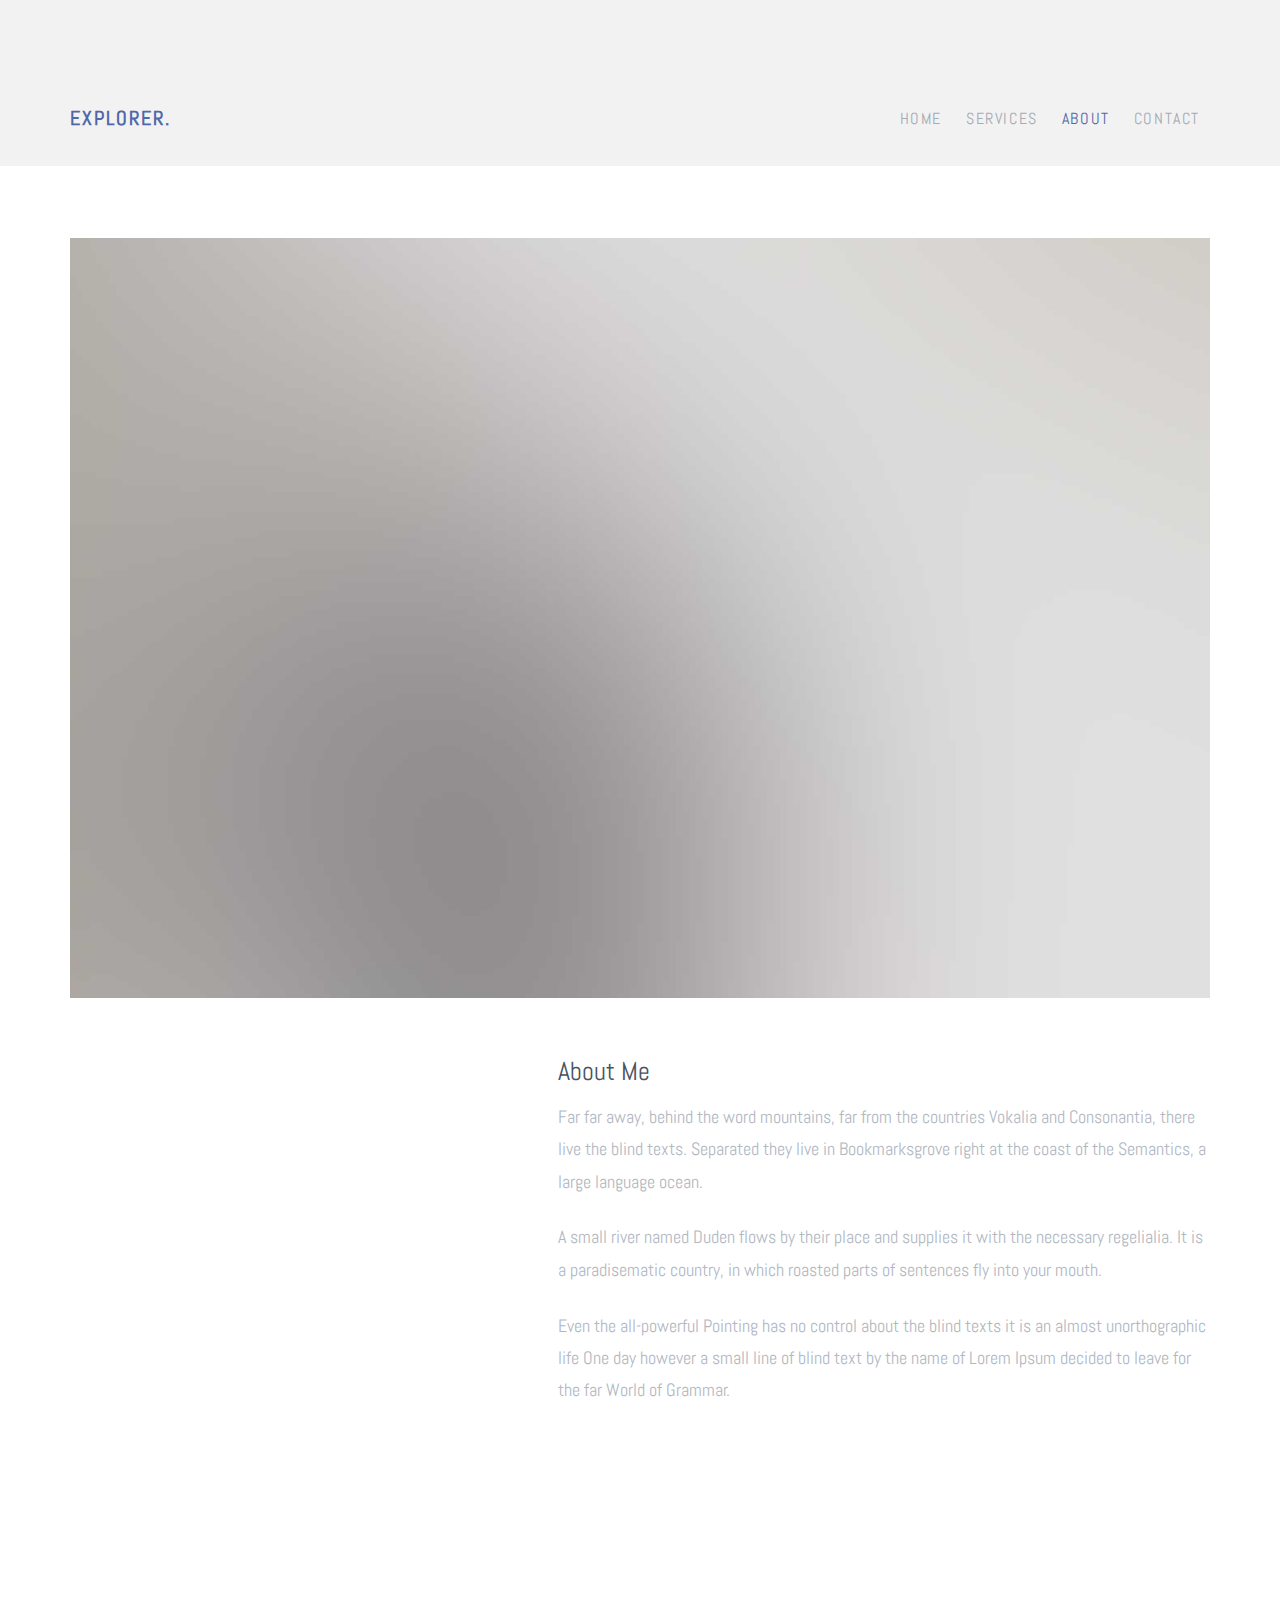
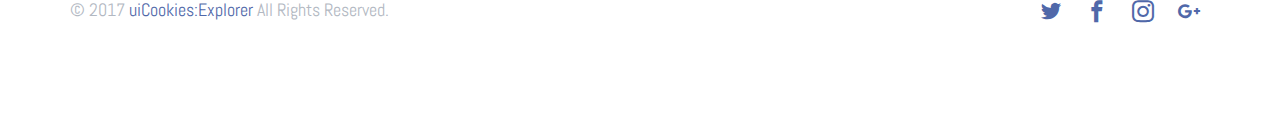
==== about.html @ d7cb75e3 "Initial File Transfer" ====
<!DOCTYPE html>
<html lang="en">
  <head>
    <meta charset="utf-8">
    <meta name="viewport" content="width=device-width, initial-scale=1">
    <title>uiCookies:Explorer &mdash; Free Bootstrap Theme, Free Responsive Bootstrap Website Template</title>
    <meta name="description" content="Free Bootstrap Theme by uicookies.com">
    <meta name="keywords" content="free website templates, free bootstrap themes, free template, free bootstrap, free website template">
    
    <link href="https://fonts.googleapis.com/css?family=Abel" rel="stylesheet">
    <link rel="stylesheet" href="css/styles-merged.css">
    <link rel="stylesheet" href="css/style.min.css">
    <link rel="stylesheet" href="css/custom.css">

    <!--[if lt IE 9]>
      <script src="js/vendor/html5shiv.min.js"></script>
      <script src="js/vendor/respond.min.js"></script>
    <![endif]-->
  </head>
  <body>

  <!-- START: header -->
  
  <div class="probootstrap-loader"></div>

  <header role="banner" class="probootstrap-header">
    <div class="container">
        <a href="index.html" class="probootstrap-logo">Explorer<span>.</span></a>
        
        <a href="#" class="probootstrap-burger-menu visible-xs" ><i>Menu</i></a>
        <div class="mobile-menu-overlay"></div>

        <nav role="navigation" class="probootstrap-nav hidden-xs">
          <ul class="probootstrap-main-nav">
            <li><a href="index.html">Home</a></li>
            <li><a href="services.html">Services</a></li>
            <li class="active"><a href="about.html">About</a></li>
            <li><a href="contact.html">Contact</a></li>
          </ul>
          <div class="extra-text visible-xs"> 
            <a href="#" class="probootstrap-burger-menu"><i>Menu</i></a>
            <h5>Address</h5>
            <p>198 West 21th Street, Suite 721 New York NY 10016</p>
            <h5>Connect</h5>
            <ul class="social-buttons">
              <li><a href="#"><i class="icon-twitter"></i></a></li>
              <li><a href="#"><i class="icon-facebook2"></i></a></li>
              <li><a href="#"><i class="icon-instagram2"></i></a></li>
            </ul>
          </div>
        </nav>
    </div>
  </header>
  <!-- END: header -->

  <section class="probootstrap-section">
    <div class="container">
      <div class="row">
        <div class="col-md-12">
          <p><img src="img/img_8.jpg" class="img-responsive" alt="Free Bootstrap Template by uicookies.com"></p>
        </div>
      </div>
      <div class="row">
        <div class="col-md-7 col-md-push-5">
          <h2>About Me</h2>
          <p>Far far away, behind the word mountains, far from the countries Vokalia and Consonantia, there live the blind texts. Separated they live in Bookmarksgrove right at the coast of the Semantics, a large language ocean.</p>
          <p>A small river named Duden flows by their place and supplies it with the necessary regelialia. It is a paradisematic country, in which roasted parts of sentences fly into your mouth.</p>
          <p>Even the all-powerful Pointing has no control about the blind texts it is an almost unorthographic life One day however a small line of blind text by the name of Lorem Ipsum decided to leave for the far World of Grammar.</p>
        </div>
      </div>
    </div>
  </section>
  <!-- END section -->

  <footer class="probootstrap-footer" role="contentinfo">
    <div class="container">
      <div class="row">
        <div class="col-md-12">
          <p class="probootstrap-copyright">&copy; 2017 <a href="https://uicookies.com/">uiCookies:Explorer</a> All Rights Reserved.</p>
          <ul class="probootstrap-social">
            <li><a href="#"><i class="icon-twitter"></i></a></li>
            <li><a href="#"><i class="icon-facebook2"></i></a></li>
            <li><a href="#"><i class="icon-instagram2"></i></a></li>
            <li><a href="#"><i class="icon-google-plus"></i></a></li>
          </ul>
        </div>
      </div>
    </div>
  </footer>

  <div class="gototop js-top">
    <a href="#" class="js-gotop"><i class="icon-chevron-thin-up"></i></a>
  </div>
  

  <script src="js/scripts.min.js"></script>
  <script src="js/main.min.js"></script>
  <script src="js/custom.js"></script>
  </body>
</html>
---- css/style.min.css ----
/*!==============================
 * Theme Name: Explorer
 * Theme URL: https://probootstrap.com/explorer-free-photography-website-template-using-bootstrap
 * Version: 1.0
 * Author: ProBootstrap.com
 * Author URL: https://probootstrap.com
 * License: Released for free under the Creative Commons Attribution 3.0 license (probootstrap.com/license)
 */.probootstrap-logo,body{font-family:Abel,sans-serif}.btn,.probootstrap-footer-widget .heading,.probootstrap-logo,.probootstrap-main-nav li a{letter-spacing:.1em;text-transform:uppercase}@font-face{font-family:icomoon;src:url(../fonts/icomoon/icomoon.eot?1z9v6x);src:url(../fonts/icomoon/icomoon.eot?1z9v6x#iefix) format("embedded-opentype"),url(../fonts/icomoon/icomoon.ttf?1z9v6x) format("truetype"),url(../fonts/icomoon/icomoon.woff?1z9v6x) format("woff"),url(../fonts/icomoon/icomoon.svg?1z9v6x#icomoon) format("svg");font-weight:400;font-style:normal}html{overflow-x:hidden;font-size:1em}body{background:#fff;font-size:18px;line-height:1.8;font-weight:300;color:#b2b8c2}::selection{background:#5068A9;color:#fff}::-moz-selection{background:#5068A9;color:#fff}.page-title h1,.probootstrap-card .probootstrap-card-text .probootstrap-card-heading,.probootstrap-panel .panel .panel-title,.section-heading h2,.service .heading,.service.left-icon h3,h1,h2,h3,h4{margin:1.414em 0 .5em;line-height:1.2;font-weight:300;color:#4a525d}.page-title h1,h1{margin-top:0;font-size:1.602em}.section-heading h2,h2{font-size:1.424em}.probootstrap-card .probootstrap-card-text .probootstrap-card-heading,.service .heading,.service.left-icon h3,h3{font-size:1.266em}.probootstrap-panel .panel .panel-title,h4{font-size:1.125em}.font_small,small{font-size:.889em}figure,ol,p,ul{margin-bottom:1.3em}a{-webkit-transition:.3s all;transition:.3s all;color:#5068A9}a:focus,a:hover{color:#485d98;text-decoration:none!important}.probootstrap-header{padding-top:100px;padding-bottom:30px;width:100%;z-index:12;position:relative;background:#F2F2F2;top:0}.probootstrap-logo{float:left;color:#5068A9;padding-left:0;font-size:20px;display:block;font-weight:900}.probootstrap-logo:active,.probootstrap-logo:focus,.probootstrap-logo:hover{color:#5068A9}@media screen and (max-width:768px){.probootstrap-header{padding-top:30px;padding-bottom:30px}.probootstrap-logo{padding-left:0}}.probootstrap-nav{float:right;margin:2px 0 0}.probootstrap-mobile-menu-active .probootstrap-nav{text-align:left;position:fixed;display:block!important;overflow-y:auto;top:0;right:0;bottom:0;z-index:1100;height:100vh;width:300px;background:#000;padding:40px;-webkit-transition:.3s all ease-out;transition:.3s all ease-out;-webkit-transform:translateX(300px);transform:translateX(300px)}.probootstrap-mobile-menu-active .probootstrap-nav .extra-text{display:block;float:left;clear:both;margin-top:30px;font-size:16px;color:rgba(255,255,255,.5)}.probootstrap-mobile-menu-active .probootstrap-nav .extra-text .social-buttons{padding:0;margin:0 0 20px}.probootstrap-mobile-menu-active .probootstrap-nav .extra-text .social-buttons li{display:inline-block;zoom:1;padding:0;margin:0}.probootstrap-mobile-menu-active .probootstrap-nav .extra-text .social-buttons li a{color:#fff;padding:10px}.probootstrap-mobile-menu-active .probootstrap-nav .extra-text .social-buttons li:first-child a{padding-left:0}.probootstrap-mobile-menu-active .probootstrap-nav .extra-text h5{text-transform:uppercase;font-size:12px;font-weight:700;letter-spacing:.1em;color:#fff}.probootstrap-mobile-menu-active.show .probootstrap-nav{-webkit-transform:translateX(0);transform:translateX(0)}.probootstrap-main-nav{margin:0;padding:0}.probootstrap-mobile-menu-active .probootstrap-main-nav{float:left;margin-top:40px;width:100%}.probootstrap-main-nav li{margin:0;padding:0 10px;list-style:none;display:inline;font-size:16px}.probootstrap-mobile-menu-active .probootstrap-main-nav li{margin-bottom:10px;padding-left:0;padding-right:0;display:block}.probootstrap-main-nav li a{font-weight:400;padding:10px 0;color:#a4abb6}.probootstrap-main-nav li a:hover{color:#8791a0}.probootstrap-mobile-menu-active.show .probootstrap-main-nav li a{color:#5068A9}.probootstrap-mobile-menu-active .probootstrap-main-nav li a{margin-bottom:10px;padding:5px 0;display:block}.probootstrap-mobile-menu-active .probootstrap-main-nav li a:hover{color:#fff}.probootstrap-main-nav li.active a,.probootstrap-main-nav li.active a:hover{color:#5068A9}.probootstrap-header-social li a,.probootstrap-mobile-menu-active .probootstrap-main-nav li.active a{color:#fff}.mobile-menu-overlay{z-index:1099;position:fixed;top:0;bottom:0;left:0;right:0;width:100vw;height:100vh;background:rgba(0,0,0,.3);opacity:0;visibility:hidden;-webkit-transition:.3s all ease-out;transition:.3s all ease-out}.probootstrap-hover-overlay:before,.probootstrap-hover-overlay:hover:before,.probootstrap-mobile-menu-active.show .mobile-menu-overlay{opacity:1;visibility:visible}.probootstrap-header-social{position:absolute;top:34px;right:60px}.probootstrap-header-social li{display:inline;list-style:none;margin-left:5px}.probootstrap-right-nav{position:absolute;top:3px;right:0;margin:0;padding:0}.probootstrap-right-nav li{padding:0;margin:0;display:inline-block;zoom:1;list-style:none}.probootstrap-right-nav li a{padding:0 10px}.probootstrap-burger-menu{display:inline-block;width:18px;height:18px;cursor:pointer;text-decoration:none}.probootstrap-burger-menu i{position:relative;display:inline-block;width:18px;height:2px;color:#a4abb6;font:700 14px/.4 Helvetica,arial;text-transform:uppercase;text-indent:-55px;background:#a4abb6;-webkit-transition:all .2s ease-out;transition:all .2s ease-out}.probootstrap-burger-menu i::after,.probootstrap-burger-menu i::before{content:'';width:18px;height:2px;background:#a4abb6;position:absolute;left:0;-webkit-transition:all .2s ease-out;transition:all .2s ease-out}.probootstrap-burger-menu i::before{top:-7px}.probootstrap-burger-menu i::after{bottom:-7px}.probootstrap-burger-menu:hover i::before{top:-10px}.probootstrap-burger-menu:hover i::after{bottom:-10px}.probootstrap-burger-menu.active i{background:0 0}.probootstrap-burger-menu.active i::before{top:0;-webkit-transform:rotateZ(45deg);transform:rotateZ(45deg)}.probootstrap-burger-menu.active i::after{bottom:0;-webkit-transform:rotateZ(-45deg);transform:rotateZ(-45deg)}.probootstrap-mobile-menu-active.show .probootstrap-burger-menu i{color:#fff;background:#000}.probootstrap-mobile-menu-active.show .probootstrap-burger-menu i::after,.probootstrap-mobile-menu-active.show .probootstrap-burger-menu i::before{background:#fff}.probootstrap-burger-menu{position:absolute;top:30px;right:20px}.btn{border:none;border-radius:4px;-webkit-transition:.3s all ease-in;transition:.3s all ease-in;padding:10px 15px}.btn.btn-sm{font-size:13px;padding:5px 20px}.btn.btn-lg{line-height:1.5;padding-top:20px;padding-bottom:20px}.btn.btn-primary{border:2px solid #5068A9;background:#5068A9;color:#fff}.btn.btn-primary:active,.btn.btn-primary:focus,.btn.btn-primary:hover{background:#5f76b3;color:#fff;border:2px solid #5f76b3}.btn.btn-primary:active,.btn.btn-primary:focus{outline:0;border:2px solid #5f76b3}.btn.btn-ghost{background:0 0;border:2px solid #5068A9;color:#5068A9}.btn.btn-ghost:hover{background:#5068A9;color:#fff;border:2px solid #5068A9}.btn.btn-ghost:active,.btn.btn-ghost:focus{outline:0;background:0 0;color:#5068A9;border:2px solid #5068A9}.btn.btn-ghost.btn-ghost-white{background:0 0;border:2px solid #fff;color:#fff}.btn.btn-ghost.btn-ghost-white:hover{background:#fff;color:#5068A9}.btn.btn-ghost.btn-ghost-white:active,.btn.btn-ghost.btn-ghost-white:focus{outline:0;background:#fff;color:#5068A9;border:2px solid #fff}.btn.btn-black,.btn.btn-black:active,.btn.btn-black:focus,.btn.btn-black:hover{background:#000;border:1px solid #000;color:#fff}.btn.btn-black:active,.btn.btn-black:focus{outline:0}.probootstrap-section{padding:4em 0;position:relative;z-index:2}.probootstrap-section.probootstrap-section-sm{padding:3em 0}.probootstrap-section.probootstrap-border-top{border-top:1px solid rgba(0,0,0,.1)}.probootstrap-section.probootstrap-border-bottom{border-bottom:1px solid rgba(0,0,0,.1)}.probootstrap-section>.container.probootstrap-border-top{padding-top:50px;border-top:1px solid rgba(0,0,0,.1)}.probootstrap-cta,.probootstrap-footer{border-top:2px solid rgba(255,255,255,.1)}.probootstrap-section.probootstrap-section-colored,.probootstrap-section.probootstrap-section-dark{background:#ddf0f3;background:-webkit-gradient(linear,left top,right top,from(#ddf0f3),to(#5068a9));background:linear-gradient(to right,#ddf0f3 0,#5068a9 100%);filter:progid:DXImageTransform.Microsoft.gradient( startColorstr=$firstcolor, endColorstr=$secondcolor, GradientType=1 )}.probootstrap-section.probootstrap-section-colored .section-heading h2,.probootstrap-section.probootstrap-section-dark .section-heading h2{color:#fff}.probootstrap-section.probootstrap-section-colored .section-heading p,.probootstrap-section.probootstrap-section-dark .section-heading p{color:rgba(255,255,255,.6)}.probootstrap-section.probootstrap-section-colored .heading-with-icon,.probootstrap-section.probootstrap-section-colored .heading-with-icon i,.probootstrap-section.probootstrap-section-dark .heading-with-icon,.probootstrap-section.probootstrap-section-dark .heading-with-icon i{color:#5068A9}.probootstrap-section.probootstrap-section-colored p,.probootstrap-section.probootstrap-section-dark .section-heading h2,.probootstrap-section.probootstrap-section-dark p{color:#fff}.probootstrap-section.probootstrap-section-dark{background:#222;color:#fff}.probootstrap-section.probootstrap-section-dark .section-heading p,.probootstrap-section.probootstrap-section-dark p{color:rgba(255,255,255,.6)}.probootstrap-section.probootstrap-section-lighter{background:#f7f7f7}@media screen and (max-width:768px){.probootstrap-section{padding:3em 0}}.probootstrap-section.probootstrap-bg{background-size:cover;background-repeat:no-repeat;background-attachment:fixed;padding:8em 0}.probootstrap-section.probootstrap-bg:before{position:absolute;content:"";background:rgba(0,0,0,.6);top:0;left:0;right:0;bottom:0;z-index:-1}.probootstrap-section.probootstrap-bg .heading{margin-top:0;margin-bottom:10px;color:#fff;font-family:Abel,sans-serif;font-size:30px;line-height:30px}.probootstrap-cta :last-child,.probootstrap-panel .panel .panel-body :last-child{margin-bottom:0}.probootstrap-section.probootstrap-bg .sub-heading{font-size:20px;line-height:1.5;color:rgba(255,255,255,.7)}.probootstrap-section.probootstrap-bg .container{position:relative;z-index:2}.probootstrap-cta{border-bottom:2px solid rgba(255,255,255,.1);padding:50px 0;float:left;width:100%}.probootstrap-cta.border-bototm-none{border-bottom:none}.probootstrap-cta h2{margin-top:0;margin-bottom:0;text-transform:uppercase}.probootstrap-relative{position:relative}.probootstrap-owl-navigation{margin:0;padding:0}.probootstrap-owl-navigation.absolute{position:absolute;top:2px}@media screen and (max-width:768px){.probootstrap-owl-navigation.absolute{position:relative;margin-bottom:40px}}.probootstrap-owl-navigation.absolute.right{right:10px}.probootstrap-owl-navigation.absolute.left{left:0}.probootstrap-owl-navigation li{display:inline-block;list-style:none;margin:0;padding:0}.probootstrap-owl-navigation li a{font-size:30px;padding:0;color:#ccc}.probootstrap-owl-navigation li a:hover{color:#333}.probootstrap-footer{padding:5em 0}.probootstrap-footer .probootstrap-copyright{float:left}@media screen and (max-width:768px){.probootstrap-footer{padding:3em 0}.probootstrap-footer .probootstrap-copyright{float:none}}.probootstrap-footer .probootstrap-social{float:right}@media screen and (max-width:768px){.probootstrap-footer .probootstrap-social{float:none}}.probootstrap-footer-widget{float:left;width:100%;margin-bottom:30px}.probootstrap-footer-widget .heading{font-size:14px;margin-bottom:30px;font-weight:400}.probootstrap-footer-widget.right{text-align:right}.probootstrap-link-wrap{padding-left:40px}@media screen and (max-width:970px){.probootstrap-link-wrap{padding-left:0}}.stack-link{padding:0;margin:0;display:block}.stack-link li{list-style:none;padding:0;margin:0 0 10px}.stack-link small{font-size:12px;color:rgba(255,255,255,.2)}.stack-link a:hover small{color:#fff}.section-heading{margin-bottom:50px}.section-heading h2{font-weight:300;text-transform:uppercase;font-family:Abel,sans-serif}.lead{font-size:1.125em;line-height:1.65}.img-bg{background-size:cover;background-position:center center;background-repeat:no-repeat;height:500px;margin-bottom:16px;display:block}@media screen and (max-width:1200px){.img-bg{height:350px}}.img-bg .probootstrap-photo-details{text-align:left;bottom:20px;left:20px;position:absolute}.img-bg .probootstrap-photo-details h2,.img-bg .probootstrap-photo-details p{color:#fff;position:relative}.img-bg .probootstrap-photo-details h2{margin:0;-webkit-transition:.3s all ease;transition:.3s all ease}.img-bg .probootstrap-photo-details p{margin:0;padding:0;color:rgba(255,255,255,.5);-webkit-transition:.3s all ease;transition:.3s all ease}.img-bg:hover h2,.img-bg:hover p{margin-left:10px}figure{margin-bottom:30px}figure figcaption{margin-top:20px;display:block;color:rgba(255,255,255,.3);font-size:14px;font-style:italic;-webkit-transition:.3s all ease;transition:.3s all ease}figure:focus figcaption,figure:hover figcaption{color:rgba(255,255,255,.9)}.img-border{border:2px solid rgba(255,255,255,.1);padding:10px}.probootstrap-panel .panel{background:0 0;border:none;margin-bottom:0!important;margin-top:0!important}.probootstrap-panel .panel .panel-title{margin:0!important;padding:0!important}.probootstrap-panel .panel .panel-heading{background:0 0;border-bottom:2px solid rgba(255,255,255,.1)}.probootstrap-panel .panel .panel-heading a{padding-top:10px!important;padding-bottom:15px!important;display:block;color:rgba(255,255,255,.5);position:relative}.probootstrap-panel .panel .panel-heading a:after,.probootstrap-panel .panel .panel-heading a[aria-expanded=true]:after{font-family:icomoon;font-weight:400;text-transform:none;line-height:1;position:absolute;top:50%;right:0;speak:none;font-style:normal;font-variant:normal;-webkit-font-smoothing:antialiased;-moz-osx-font-smoothing:grayscale}.probootstrap-panel .panel .panel-heading a:after{content:"\e9f7";-webkit-transform:translateY(-50%);transform:translateY(-50%)}.probootstrap-panel .panel .panel-heading a:hover{color:#fff}.probootstrap-panel .panel .panel-heading a[aria-expanded=true]{color:#5068A9}.probootstrap-panel .panel .panel-heading a[aria-expanded=true]:after{content:"\e9e3";-webkit-transform:translateY(-50%);transform:translateY(-50%)}.probootstrap-panel .panel .panel-body{border:none!important}.probootstrap-video{position:relative}.probootstrap-video .probootstrap-video-play{position:absolute;top:0;left:0;right:0;bottom:0;z-index:10}.probootstrap-video .probootstrap-video-play i{position:absolute;top:50%;left:50%;font-size:40px;color:rgba(255,255,255,.4);-webkit-transform:translateX(-50%) translateY(-50%);transform:translateX(-50%) translateY(-50%);-webkit-transition:.3s all ease;transition:.3s all ease}.probootstrap-card.probootstrap-listing .probootstrap-card-media,.slides-text{position:relative}.probootstrap-video .probootstrap-video-play:hover i{color:#fff}.probootstrap-video .probootstrap-video-play:active,.probootstrap-video .probootstrap-video-play:focus{outline:0}.slides-text{z-index:99;padding-top:350px;max-width:600px;margin:0 auto}.slides-text h2{font-weight:100;font-size:50px;color:#fff;text-transform:uppercase}@media screen and (max-width:768px){.probootstrap-footer-widget.right{text-align:left}.slides-text h2{font-size:30px}}.slides-text p{font-size:18px}@media screen and (max-width:768px){.slides-text p{font-size:16px}.slides-text{padding-top:150px}}.probootstrap-card{margin-bottom:30px;float:left;width:100%}.probootstrap-card .probootstrap-card-media.icon{font-size:30px}.probootstrap-card .probootstrap-card-media.svg-sm .svg{height:80px;margin-bottom:0}.probootstrap-card .probootstrap-card-media.colored .svg{fill:#5068A9}.probootstrap-card .probootstrap-card-text{padding:20px}.probootstrap-card .probootstrap-card-text .probootstrap-card-heading{margin-top:0;margin-bottom:20px}.probootstrap-card .probootstrap-card-text p:last-child{margin-bottom:0}.probootstrap-card.probootstrap-listing{margin-bottom:20px;background:#fff;float:left;width:100%;-webkit-transition:.3s all ease-in-out;transition:.3s all ease-in-out;position:relative;top:0}.probootstrap-card.probootstrap-listing .probootstrap-card-media .probootstrap-love{width:40px;height:40px;line-height:40px;border-radius:50%;text-align:center;position:absolute;bottom:-20px;right:15px;background:#fff;-webkit-transition:.3s all ease-in;transition:.3s all ease-in;display:inline-block;zoom:1;-webkit-box-shadow:0 6px 8px -6px rgba(0,0,0,.1);box-shadow:0 6px 8px -6px rgba(0,0,0,.1)}.probootstrap-card.probootstrap-listing .probootstrap-card-media .probootstrap-love:focus,.probootstrap-card.probootstrap-listing .probootstrap-card-media .probootstrap-love:hover{-webkit-box-shadow:0 2px 8px -6px rgba(0,0,0,.7);box-shadow:0 2px 8px -6px rgba(0,0,0,.7);background:#5068A9;color:#fff}.probootstrap-card.probootstrap-listing .probootstrap-card-media .probootstrap-love.active{-webkit-box-shadow:0 6px 8px -6px rgba(0,0,0,.1);box-shadow:0 6px 8px -6px rgba(0,0,0,.1);background:#5068A9;color:#fff}.probootstrap-card.probootstrap-listing .probootstrap-card-text .probootstrap-listing-location{display:table;margin-bottom:20px}.probootstrap-card.probootstrap-listing .probootstrap-card-text .probootstrap-listing-location i,.probootstrap-card.probootstrap-listing .probootstrap-card-text .probootstrap-listing-location span{display:table-cell;vertical-align:top}.probootstrap-card.probootstrap-listing .probootstrap-card-text .probootstrap-listing-location i{position:relative;top:2px;width:25px}.probootstrap-card.probootstrap-listing .probootstrap-card-text .probootstrap-listing-location span{font-weight:400;font-size:14px;color:#bdbdbd}.probootstrap-card.probootstrap-listing .probootstrap-card-text .probootstrap-listing-category{margin-bottom:5px}.probootstrap-card.probootstrap-listing .probootstrap-card-text .probootstrap-listing-category span{display:inline-block;zoom:1;padding:2px 10px;border-radius:4px;color:#fff;text-transform:uppercase;font-size:10px}.probootstrap-card.probootstrap-listing .probootstrap-card-text .probootstrap-listing-category.for-sale span{background:#22EAAA}.probootstrap-card.probootstrap-listing .probootstrap-card-text .probootstrap-listing-category.for-rent span{background:#EE5A5A}.probootstrap-card.probootstrap-listing .probootstrap-card-text .probootstrap-listing-price{font-size:16px;color:#bdbdbd}.probootstrap-card.probootstrap-listing .probootstrap-card-text .probootstrap-listing-price strong{font-size:30px;font-weight:300;color:#5068A9}.probootstrap-card.probootstrap-listing .probootstrap-card-extra{float:left;background:#fff;width:100%;border-top:1px solid #f0f0f0}.probootstrap-card.probootstrap-listing .probootstrap-card-extra ul{padding:0 20px;margin:0}.probootstrap-card.probootstrap-listing .probootstrap-card-extra ul li{width:25%;float:left;padding:10px 0;margin:0;list-style:none;font-size:12px;color:#000}.probootstrap-card.probootstrap-listing .probootstrap-card-extra ul li span{display:block;color:#bdbdbd}.probootstrap-card.probootstrap-listing:focus,.probootstrap-card.probootstrap-listing:hover{top:-20px;-webkit-box-shadow:0 6px 68px -6px rgba(0,0,0,.2);box-shadow:0 6px 68px -6px rgba(0,0,0,.2)}.probootstrap-card.probootstrap-person{margin-bottom:30px;padding:15px;border:2px solid rgba(255,255,255,.1)}.probootstrap-card.probootstrap-person h2{color:#fff!important}.probootstrap-card.probootstrap-person .probootstrap-card-media{padding-top:30px}.probootstrap-card.probootstrap-person .probootstrap-card-media img{height:200px;margin:0 auto;border-radius:50%}.probootstrap-card.probootstrap-person small{color:rgba(255,255,255,.3);font-weight:400}.page-title{margin-top:120px;margin-bottom:50px;text-align:left;float:left;width:100%}.page-title h1{text-transform:uppercase;color:#fff;font-weight:300}.probootstrap-home-search{padding:30px;background:rgba(0,0,0,.85);margin-top:300px;color:#fff;text-align:center;float:left;width:100%;border-radius:4px;-webkit-box-shadow:0 6px 68px -6px rgba(0,0,0,.7);box-shadow:0 6px 68px -6px rgba(0,0,0,.7)}@media screen and (max-width:768px){.probootstrap-card.probootstrap-listing:focus,.probootstrap-card.probootstrap-listing:hover{top:0}.probootstrap-home-search{margin-top:100px}}.probootstrap-home-search form{float:left;width:100%;margin-bottom:20px}.probootstrap-home-search a{color:rgba(255,255,255,.7);text-decoration:underline}.probootstrap-home-search a:hover{color:#fff}.probootstrap-home-search .heading{font-size:24px;color:#fff;margin-top:0;margin-bottom:10px;font-weight:300}.probootstrap-home-search .probootstrap-field-group .probootstrap-fields{width:calc(100% - 200px);text-align:left;float:left}@media screen and (max-width:768px){.probootstrap-home-search .probootstrap-field-group .probootstrap-fields{width:100%}}.probootstrap-home-search .probootstrap-field-group .probootstrap-fields input,.probootstrap-home-search .probootstrap-field-group .probootstrap-fields select{border-radius:0;-webkit-appearance:none;-moz-appearance:none;appearance:none;height:50px;font-size:16px;-webkit-box-shadow:none;box-shadow:none;border:none;width:100%}.probootstrap-home-search .probootstrap-field-group .probootstrap-fields input:active,.probootstrap-home-search .probootstrap-field-group .probootstrap-fields input:focus,.probootstrap-home-search .probootstrap-field-group .probootstrap-fields select:active,.probootstrap-home-search .probootstrap-field-group .probootstrap-fields select:focus{-webkit-box-shadow:none;box-shadow:none;outline:0!important}.probootstrap-home-search .probootstrap-field-group .probootstrap-fields .search-category,.probootstrap-home-search .probootstrap-field-group .probootstrap-fields .search-field{position:relative}.probootstrap-home-search .probootstrap-field-group .probootstrap-fields .search-category i,.probootstrap-home-search .probootstrap-field-group .probootstrap-fields .search-field i{position:absolute;color:rgba(0,0,0,.3);top:50%;-webkit-transform:translateY(-50%);transform:translateY(-50%)}.probootstrap-home-search .probootstrap-field-group .probootstrap-fields .search-field{float:left;width:60%}@media screen and (max-width:768px){.probootstrap-home-search .probootstrap-field-group .probootstrap-fields .search-field{width:100%;border-bottom:1px solid #f1f1f1}}.probootstrap-home-search .probootstrap-field-group .probootstrap-fields .search-field i{left:10px}.probootstrap-home-search .probootstrap-field-group .probootstrap-fields .search-field input{padding-left:40px}.probootstrap-home-search .probootstrap-field-group .probootstrap-fields .search-category{width:40%;float:left;position:relative}@media screen and (max-width:768px){.probootstrap-home-search .probootstrap-field-group .probootstrap-fields .search-category{width:100%}}.probootstrap-home-search .probootstrap-field-group .probootstrap-fields .search-category i{right:10px}.probootstrap-home-search .probootstrap-field-group .probootstrap-fields .search-category:before{content:"";position:absolute;top:7px;bottom:7px;left:0;width:1px;background:rgba(0,0,0,.1)}#map,.probootstrap-cart a,.t2{position:relative}.probootstrap-home-search .probootstrap-field-group .btn{border-radius:0;height:50px;width:200px;float:right;padding:0}.t2{top:2px}.image-popup{margin-bottom:30px;float:left;width:100%}#map{width:100%;height:500px}@media screen and (max-width:768px){.probootstrap-home-search .probootstrap-field-group .btn{width:100%}#map{height:200px}}.probootstrap-cart a .number{letter-spacing:0;position:absolute;top:0;left:10px;display:inline-block;width:25px;font-size:12px;height:25px;margin-top:-5px;line-height:25px;text-align:center;border-radius:50%;background:#5068A9;color:#fff}.media-item,.product-item{-webkit-box-shadow:0 6px 68px -6px rgba(0,0,0,.09);box-shadow:0 6px 68px -6px rgba(0,0,0,.09);background:#fff;margin-bottom:30px;border-radius:7px;overflow:hidden}.media-item .text p:last-child,.media-item figure,.product-item .text p:last-child,.product-item figure{margin-bottom:0}.media-item .text,.product-item .text{padding:20px}.media-item .text .heading,.product-item .text .heading{font-size:20px;margin-top:0;line-height:1.4}.probootstrap-half{display:-webkit-box;display:-ms-flexbox;display:flex;-ms-flex-wrap:wrap;flex-wrap:wrap}.probootstrap-half .image-wrap,.probootstrap-half .text{width:50%}.probootstrap-half .image-wrap{overflow:hidden}@media screen and (max-width:1000px){.probootstrap-half .image-wrap,.probootstrap-half .text{width:100%}.probootstrap-half .image-wrap{height:400px;width:100%}}.probootstrap-half .image{width:100%;height:100%;background-size:cover;background-position:center center;background-repeat:no-repeat;-webkit-transition:.8s all ease-in-out;transition:.8s all ease-in-out;background-color:#5068A9}.probootstrap-half .text{padding:100px;background:#222}.probootstrap-half .text .subtitle{color:rgba(255,255,255,.2)}.probootstrap-card .probootstrap-card-text .probootstrap-half .text .probootstrap-card-heading,.probootstrap-half .text .probootstrap-card .probootstrap-card-text .probootstrap-card-heading,.probootstrap-half .text .probootstrap-panel .panel .panel-title,.probootstrap-half .text .service .heading,.probootstrap-half .text h2,.probootstrap-half .text h3,.probootstrap-half .text h4,.probootstrap-half .text h5,.probootstrap-panel .panel .probootstrap-half .text .panel-title,.service .probootstrap-half .text .heading{color:#fff}.probootstrap-card .probootstrap-card-text .probootstrap-half .text .probootstrap-card-heading,.probootstrap-half .text .probootstrap-card .probootstrap-card-text .probootstrap-card-heading,.probootstrap-half .text .service .heading,.probootstrap-half .text h3,.service .probootstrap-half .text .heading{line-height:30px;font-size:30px;margin-bottom:30px}@media screen and (max-width:768px){.probootstrap-card .probootstrap-card-text .probootstrap-half .text .probootstrap-card-heading,.probootstrap-half .text .probootstrap-card .probootstrap-card-text .probootstrap-card-heading,.probootstrap-half .text .service .heading,.probootstrap-half .text h3,.service .probootstrap-half .text .heading{font-size:24px;line-height:24px}}.probootstrap-half .text p{color:rgba(255,255,255,.5);line-height:1.5}.probootstrap-half.reverse{position:relative}.probootstrap-half.reverse .image-wrap{position:absolute;right:0;top:0;height:100%}@media screen and (max-width:1000px){.probootstrap-half .text{width:100%;padding:30px 15px;float:left}.probootstrap-half.reverse .image-wrap{position:relative;height:400px}}.probootstrap-half .btn-ghost-white{border-color:rgba(255,255,255,.2)!important}.probootstrap-half .btn-ghost-white:active,.probootstrap-half .btn-ghost-white:focus,.probootstrap-half .btn-ghost-white:hover{background:0 0!important;color:#fff!important;border-color:#5068a9!important}.probootstrap-half .service-item{position:relative;width:100%;float:left;margin-bottom:30px}.probootstrap-half .service-item .number{font-weight:700;font-size:100px;left:0;margin-left:-50px;top:0;color:rgba(255,255,255,.05);z-index:1;line-height:100px;position:absolute}.probootstrap-lg-service{margin-bottom:160px}.probootstrap-lg-service .icon{text-align:center}@media screen and (max-width:992px){.probootstrap-lg-service,.probootstrap-lg-service .icon{margin-bottom:40px}}.probootstrap-lg-service .icon i{font-size:200px;color:#5068A9}.probootstrap-hover-overlay{position:relative;display:block;overflow:hidden;-webkit-transition:.7s all ease-out;transition:.7s all ease-out;margin-bottom:10px}.probootstrap-hover-overlay img{position:relative;z-index:1;-webkit-transition:.3s all ease-out;transition:.3s all ease-out}.probootstrap-hover-overlay:before{-webkit-transition:.3s all ease-out;transition:.3s all ease-out;content:"";top:0;left:0;right:0;bottom:0;position:absolute;background:rgba(0,0,0,.5);z-index:2}.probootstrap-hover-overlay .probootstrap-text-overlay{text-align:center;position:absolute;z-index:20;left:50%;top:50%;-webkit-transition:.4s all ease-out;transition:.4s all ease-out;opacity:1;visibility:visible;-webkit-transform:translateX(-50%) translateY(-50%);transform:translateX(-50%) translateY(-50%)}.probootstrap-card .probootstrap-card-text .probootstrap-hover-overlay .probootstrap-text-overlay .probootstrap-card-heading,.probootstrap-hover-overlay .probootstrap-text-overlay .probootstrap-card .probootstrap-card-text .probootstrap-card-heading,.probootstrap-hover-overlay .probootstrap-text-overlay .service .heading,.probootstrap-hover-overlay .probootstrap-text-overlay h3,.service .probootstrap-hover-overlay .probootstrap-text-overlay .heading{color:#fff;margin-bottom:0;margin-top:0}.probootstrap-hover-overlay .probootstrap-text-overlay p{color:rgba(255,255,255,.8);font-size:12px}.probootstrap-hover-overlay .probootstrap-text-overlay p:last-child{margin-bottom:0}.probootstrap-hover-overlay:hover img{-webkit-transform:scale(1.1);transform:scale(1.1)}.probootstrap-block-image{margin-bottom:40px;float:left;width:100%}.probootstrap-block-image figure{width:200px;margin:0 auto}.probootstrap-block-image figure img{max-width:100%;border-radius:50%}.probootstrap-block-image .probootstrap-panel .panel .panel-title,.probootstrap-block-image h4,.probootstrap-panel .panel .probootstrap-block-image .panel-title{font-size:20px;text-transform:uppercase}.probootstrap-social{padding:0;margin:0}.probootstrap-social li{display:inline;padding:0;margin:0;list-style:none}.probootstrap-social li a{padding:10px;font-size:22px}.probootstrap-social li a:hover{text-decoration:none!important}.probootstrap-social li:first-child>a{padding-left:0}.service{margin-bottom:30px;float:left;width:100%;padding:20px;border-radius:0}.service .icon{position:relative;display:block;margin:0 auto;text-align:center}.service .icon i{position:absolute;top:50%;left:50%;-webkit-transform:translateX(-50%) translateY(-50%);transform:translateX(-50%) translateY(-50%);font-size:30px;color:#5068A9}.service p:last-child{margin-bottom:0}.service.left-icon{padding:0;border:none;margin-bottom:50px!important;display:table}.service.left-icon .icon,.service.left-icon .text{display:table-cell;vertical-align:top!important}.service.left-icon .icon{height:10px!important;width:90px;position:relative;top:0;border:none}.service.left-icon .icon i{font-size:40px;position:absolute;top:20px}.service.left-icon .text{display:table-cell}.probootstrap-card .probootstrap-card-text .service.left-icon .probootstrap-card-heading,.service.left-icon .heading,.service.left-icon .probootstrap-card .probootstrap-card-text .probootstrap-card-heading,.service.left-icon h3{margin-top:0;margin-bottom:10px}.service.left-icon p:last-child{margin-bottom:0}.service.hover_service{-webkit-transition:.3s all;transition:.3s all}.service.hover_service:focus,.service.hover_service:hover{-webkit-box-shadow:0 2px 20px 0 rgba(0,0,0,.1);box-shadow:0 2px 20px 0 rgba(0,0,0,.1);border:1px solid transparent}.probootstrap-form{margin-bottom:50px}.probootstrap-form .form-note-link{font-weight:400}.probootstrap-form .form-note-link a,.probootstrap-form .form-note-link a:active,.probootstrap-form .form-note-link a:focus,.probootstrap-form .form-note-link a:hover{color:rgba(255,255,255,.4)}.probootstrap-form label{font-weight:400;font-size:14px;text-transform:uppercase}.probootstrap-form .form-control{height:46px;-webkit-box-shadow:none;box-shadow:none;font-size:18px;-webkit-appearance:none;-moz-appearance:none;appearance:none;border-radius:4px;border:2px solid #C0C5CD;background:0 0;-webkit-transition:.3s all ease-out;transition:.3s all ease-out}.probootstrap-form .form-control:active,.probootstrap-form .form-control:focus{-webkit-box-shadow:none;box-shadow:none;border-color:#5068A9}.probootstrap-form textarea.form-control{height:inherit;resize:vertical}.probootstrap-animate{opacity:0;visibility:hidden}.probootstrap-contact-info,.with-icon{padding:0;margin:0 0 30px}.probootstrap-contact-info li,.with-icon li{padding:0;margin:20px 0 15px;list-style:none;line-height:24px;display:table}.probootstrap-contact-info li>i,.probootstrap-contact-info li>span,.with-icon li>i,.with-icon li>span{vertical-align:top;display:table-cell}.probootstrap-contact-info li>i,.with-icon li>i{font-size:20px;position:relative;top:4px;width:30px}.with-icon li i{top:4px;font-size:15px}.with-icon.colored i{color:#5068A9}.probootstrap-section-heading .sub-heading{font-size:14px;text-transform:uppercase;letter-spacing:.2em;margin-top:0}.probootstrap-section-heading .heading{margin-top:0}.row.heading h2{font-size:28px}.flexslider,.flexslider .slides>li,.flexslider2,.flexslider2 .slides>li,.slider-height{height:800px;overflow:hidden}@media screen and (max-width:480px){.flexslider,.flexslider .slides>li,.flexslider2,.flexslider2 .slides>li,.slider-height{height:inherit;height:500px}.flexslider .flex-direction-nav,.flexslider2 .flex-direction-nav{display:none}}.flexslider,.flexslider2{position:relative;z-index:2;background:0 0;border:none;margin:0;border-radius:0;color:rgba(255,255,255,.7)}.flexslider .overlay,.flexslider2 .overlay{position:absolute;top:0;left:0;bottom:0;right:0;z-index:3;background:rgba(0,0,0,.5)}.flexslider.page-inner,.flexslider.page-inner .slides>li,.flexslider2.page-inner,.flexslider2.page-inner .slides>li{height:400px}.flexslider .btn,.flexslider2 .btn{padding:15px 30px}.flexslider .probootstrap-heading,.flexslider2 .probootstrap-heading{color:#fff;font-weight:300;font-size:170px;line-height:60px;font-family:Abel,sans-serif;text-transform:uppercase}@media screen and (max-width:768px){.flexslider .probootstrap-heading,.flexslider2 .probootstrap-heading{font-size:90px;line-height:70px}}.flexslider .probootstrap-heading a,.flexslider2 .probootstrap-heading a{color:rgba(255,255,255,.8);border-bottom:2px solid rgba(255,255,255,.2)}.flexslider .probootstrap-heading a:hover,.flexslider2 .probootstrap-heading a:hover{border-bottom:2px solid #fff}.flexslider .probootstrap-sub-wrap,.flexslider2 .probootstrap-sub-wrap{max-width:600px;text-align:left;font-size:20px;line-height:1.5}.flexslider .probootstrap-sub-wrap a,.flexslider2 .probootstrap-sub-wrap a{color:rgba(255,255,255,.8);border-bottom:2px solid rgba(255,255,255,.2)}.flexslider .probootstrap-sub-wrap a:hover,.flexslider2 .probootstrap-sub-wrap a:hover{border-bottom:2px solid #fff}.flexslider .text-center .probootstrap-sub-wrap,.flexslider2 .text-center .probootstrap-sub-wrap{margin:0 auto;text-align:center}.flexslider .slides>li,.flexslider2 .slides>li{background-size:cover;background-position:center center;background-repeat:none}.flexslider .slides>li.overlay:before,.flexslider2 .slides>li.overlay:before{content:"";background:rgba(255,255,255,.5);position:absolute;top:0;left:0;right:0;bottom:0}.flexslider .slides>li.overlay2:before,.flexslider2 .slides>li.overlay2:before{content:"";background:rgba(0,0,0,.8);position:absolute;top:0;left:0;right:0;bottom:0}.flexslider .flex-control-paging,.flexslider2 .flex-control-paging{position:absolute;bottom:30px;z-index:20}.flexslider .flex-direction-nav a,.flexslider2 .flex-direction-nav a{text-decoration:none;display:block;width:30px;height:30px;position:absolute;top:50%;-webkit-transform:translateY(-50%);transform:translateY(-50%);z-index:50;overflow:hidden;opacity:0;cursor:pointer;-webkit-transition:all .3s ease-in-out;transition:all .3s ease-in-out;border:2px solid rgba(255,255,255,.9);border-radius:50%;padding:30px}.flexslider .flex-direction-nav a:active,.flexslider .flex-direction-nav a:focus,.flexslider .flex-direction-nav a:hover,.flexslider2 .flex-direction-nav a:active,.flexslider2 .flex-direction-nav a:focus,.flexslider2 .flex-direction-nav a:hover{outline:0}.flexslider .flex-direction-nav a:before,.flexslider2 .flex-direction-nav a:before{font-family:icomoon;speak:none;font-style:normal;font-weight:400;font-variant:normal;text-transform:none;line-height:1;-webkit-font-smoothing:antialiased;-moz-osx-font-smoothing:grayscale;position:absolute;content:"\e929";-webkit-transition:.3s all;transition:.3s all;font-size:30px;display:inline-block;color:#fff;left:50%;top:50%;-webkit-transform:translate(-50%,-50%);transform:translate(-50%,-50%)}.flexslider .flex-direction-nav a.flex-next:before,.flexslider2 .flex-direction-nav a.flex-next:before{content:"\e92a";left:50%;top:50%;-webkit-transform:translate(-50%,-50%);transform:translate(-50%,-50%)}.flex-direction-nav .flex-prev{left:50px}.flex-direction-nav .flex-next{right:50px;text-align:right}.flexslider:hover .flex-direction-nav .flex-prev{opacity:.7;left:60px}.flexslider:hover .flex-direction-nav .flex-next:hover,.flexslider:hover .flex-direction-nav .flex-prev:hover{opacity:1;background:rgba(255,255,255,.3)}.flexslider:hover .flex-direction-nav .flex-next{opacity:.7;right:60px}.gototop,.owl-carousel .owl-controls .owl-nav .owl-next,.owl-carousel-posts .owl-controls .owl-nav .owl-next{right:20px}.flex-control-paging li a{width:10px;height:10px;display:block;background:rgba(255,255,255,.2);cursor:pointer;text-indent:-9999px;-webkit-box-shadow:none;-o-box-shadow:none;box-shadow:none;border-radius:50%;-webkit-transition:.3s all;transition:.3s all;border:2px solid transparent}.flex-control-paging li a:hover{background:#333;background:rgba(255,255,255,.8)}.flex-control-paging li a.flex-active{background:0 0;cursor:default;border:2px solid #fff}.owl-carousel{margin-bottom:100px}.owl-carousel.border-rounded .item{border:1px solid rgba(0,0,0,.1);border-radius:4px;overflow:hidden}.owl-carousel .owl-controls,.owl-carousel-posts .owl-controls{margin-top:0}.owl-carousel .owl-controls .owl-nav .owl-next,.owl-carousel .owl-controls .owl-nav .owl-prev,.owl-carousel-posts .owl-controls .owl-nav .owl-next,.owl-carousel-posts .owl-controls .owl-nav .owl-prev{top:50%;-webkit-transform:translateY(-50%);transform:translateY(-50%);z-index:9999;position:absolute;-webkit-transition:.2s all;transition:.2s all}.owl-carousel-posts .owl-controls .owl-nav .owl-next,.owl-carousel-posts .owl-controls .owl-nav .owl-prev{top:24%}.owl-carousel .owl-controls .owl-nav .owl-prev,.owl-carousel-posts .owl-controls .owl-nav .owl-prev{left:20px}.owl-carousel-fullwidth .owl-controls .owl-nav .owl-next i,.owl-carousel-fullwidth .owl-controls .owl-nav .owl-next:hover i,.owl-carousel-fullwidth .owl-controls .owl-nav .owl-prev i,.owl-carousel-fullwidth .owl-controls .owl-nav .owl-prev:hover i,.owl-carousel-posts .owl-controls .owl-nav .owl-next i,.owl-carousel-posts .owl-controls .owl-nav .owl-next:hover i,.owl-carousel-posts .owl-controls .owl-nav .owl-prev i,.owl-carousel-posts .owl-controls .owl-nav .owl-prev:hover i{color:#000}.owl-carousel-fullwidth.fh5co-light-arrow .owl-controls .owl-nav .owl-next i,.owl-carousel-fullwidth.fh5co-light-arrow .owl-controls .owl-nav .owl-next:hover i,.owl-carousel-fullwidth.fh5co-light-arrow .owl-controls .owl-nav .owl-prev i,.owl-carousel-fullwidth.fh5co-light-arrow .owl-controls .owl-nav .owl-prev:hover i{color:#fff}@media screen and (max-width:768px){.owl-theme .owl-controls .owl-nav{display:none}}.owl-theme .owl-controls .owl-nav [class*=owl-]{background:0 0!important}.owl-theme .owl-controls .owl-nav [class*=owl-] i{font-size:24px;background:rgba(0,0,0,.7)!important;padding:12px;-webkit-transition:.5s all;transition:.5s all}.owl-theme .owl-controls .owl-nav [class*=owl-]:focus i,.owl-theme .owl-controls .owl-nav [class*=owl-]:hover i{background:rgba(0,0,0,.7)!important}.owl-theme .owl-dots{position:absolute;bottom:-30px;width:100%;text-align:center}.owl-carousel-fullwidth.owl-theme .owl-dots,.owl-work.owl-theme .owl-dots{bottom:-30px;margin-bottom:-2.5em}.owl-theme .owl-dots .owl-dot span{width:8px;height:8px;background:rgba(0,0,0,.2);-webkit-transition:.2s all;transition:.2s all;border:2px solid transparent}.owl-theme .owl-dots .owl-dot span:hover{background:0 0;border:2px solid rgba(0,0,0,.2)}.owl-theme .owl-dots .owl-dot.active span,.owl-theme .owl-dots .owl-dot:hover span{background:0 0;border:2px solid #000}.probootstrap-testimony-wrap{max-width:700px;margin:0 auto;display:table}@media screen and (max-width:980px){.probootstrap-testimony-wrap{display:block;text-align:center!important}}.probootstrap-testimony-wrap blockquote,.probootstrap-testimony-wrap figure{display:table-cell;vertical-align:top}@media screen and (max-width:980px){.probootstrap-testimony-wrap blockquote,.probootstrap-testimony-wrap figure{width:100%;display:block}}.probootstrap-testimony-wrap figure{width:120px;margin:0 auto 50px}.probootstrap-testimony-wrap figure img{border-radius:50%}@media screen and (max-width:980px){.probootstrap-testimony-wrap figure{width:100%}.probootstrap-testimony-wrap figure img{max-width:inherit;width:120px!important;margin:0 auto}}.probootstrap-testimony-wrap blockquote{padding-left:40px;border-left:none}.mfp-no-margins .mfp-container,.mfp-no-margins img.mfp-img{padding:0}.probootstrap-testimony-wrap .author{margin-top:50px;display:block;font-size:14px}.mfp-fade.mfp-bg{opacity:0;-webkit-transition:all .15s ease-out;transition:all .15s ease-out}.mfp-fade.mfp-bg.mfp-ready{opacity:.8}.mfp-fade.mfp-bg.mfp-removing{opacity:0}.mfp-fade.mfp-wrap .mfp-content{opacity:0;-webkit-transition:all .15s ease-out;transition:all .15s ease-out}.mfp-fade.mfp-wrap.mfp-ready .mfp-content{opacity:1}.mfp-fade.mfp-wrap.mfp-removing .mfp-content{opacity:0}.image-link{cursor:-webkit-zoom-in;cursor:zoom-in}.mfp-with-zoom .mfp-container,.mfp-with-zoom.mfp-bg{opacity:0;-webkit-backface-visibility:hidden;-webkit-transition:all .3s ease-out;transition:all .3s ease-out}.mfp-with-zoom.mfp-ready .mfp-container{opacity:1}.mfp-with-zoom.mfp-ready.mfp-bg{opacity:.8}.gototop,.mfp-with-zoom.mfp-removing .mfp-container,.mfp-with-zoom.mfp-removing.mfp-bg{opacity:0}.mfp-no-margins .mfp-figure:after{top:0;bottom:0}.mfp-title{text-align:center;padding:6px 0}.image-source-link{color:#DDD}.probootstrap-gutter0>div[class*=col-]{padding-right:0;padding-left:0}@media screen and (max-width:480px){.probootstrap-gutter0>div[class*=col-]{padding-right:0;padding-left:0}.probootstrap-gutter10>div[class*=col-]{padding-right:5px;padding-left:5px}}.probootstrap-gutter10>div[class*=col-]{padding-right:5px;padding-left:5px}.probootstrap-gutter16>div[class*=col-]{padding-right:8px;padding-left:8px}@media screen and (max-width:480px){.probootstrap-gutter16>div[class*=col-]{padding-right:8px;padding-left:8px}}.probootstrap-gutter40>div[class*=col-]{padding-right:20px;padding-left:20px}@media screen and (max-width:480px){.probootstrap-gutter40>div[class*=col-]{padding-right:15px;padding-left:15px}}.probootstrap-gutter60>div[class*=col-]{padding-right:30px;padding-left:30px}.mb0{margin-bottom:0!important}.mb10{margin-bottom:10px!important}.mb20{margin-bottom:20px!important}.mb30{margin-bottom:30px!important}.mb40{margin-bottom:40px!important}.mb50{margin-bottom:50px!important}.mb60{margin-bottom:60px!important}.mb70{margin-bottom:70px!important}.mb80{margin-bottom:80px!important}.mb90{margin-bottom:90px!important}.mb100{margin-bottom:100px!important}.mt0{margin-top:0!important}.mt10{margin-top:10px!important}.mt20{margin-top:20px!important}.mt30{margin-top:30px!important}.mt40{margin-top:40px!important}.mt50{margin-top:50px!important}.mt60{margin-top:60px!important}.mt70{margin-top:70px!important}.mt80{margin-top:80px!important}.mt90{margin-top:90px!important}.mt100{margin-top:100px!important}.pb0{padding-bottom:0!important}.probootstrap-black-color{color:#000!important}.probootstrap-white-color{color:#fff!important}.probootstrap-primary-color{color:#5068A9!important}.probootstrap-secondary-color{color:#ddf0f3!important}@media screen and (max-width:768px){.img-sm-responsive,.img-xs-responsive{max-width:100%}}@media screen and (max-width:480px){.probootstrap-gutter60>div[class*=col-]{padding-right:15px;padding-left:15px}.col-xxs-12{float:none;width:100%}}.probootstrap-loader{position:fixed;left:0;top:0;width:100vw;height:100vh;z-index:9999;background:url(../img/preloader.gif) center no-repeat #fff}.gototop{position:fixed;bottom:-20px;z-index:9999999;visibility:hidden;-webkit-transition:.3s all;transition:.3s all}.gototop.active{opacity:1;visibility:visible;bottom:20px}.gototop a{width:50px;height:50px;display:table;background:rgba(0,0,0,.5);color:#fff;text-align:center;border-radius:4px}.gototop a i{height:50px;display:table-cell;vertical-align:middle}.gototop a:active,.gototop a:focus,.gototop a:hover{text-decoration:none;outline:0;background:rgba(0,0,0,.9)}
---- css/custom.css ----
/* Your custom css code goes here */
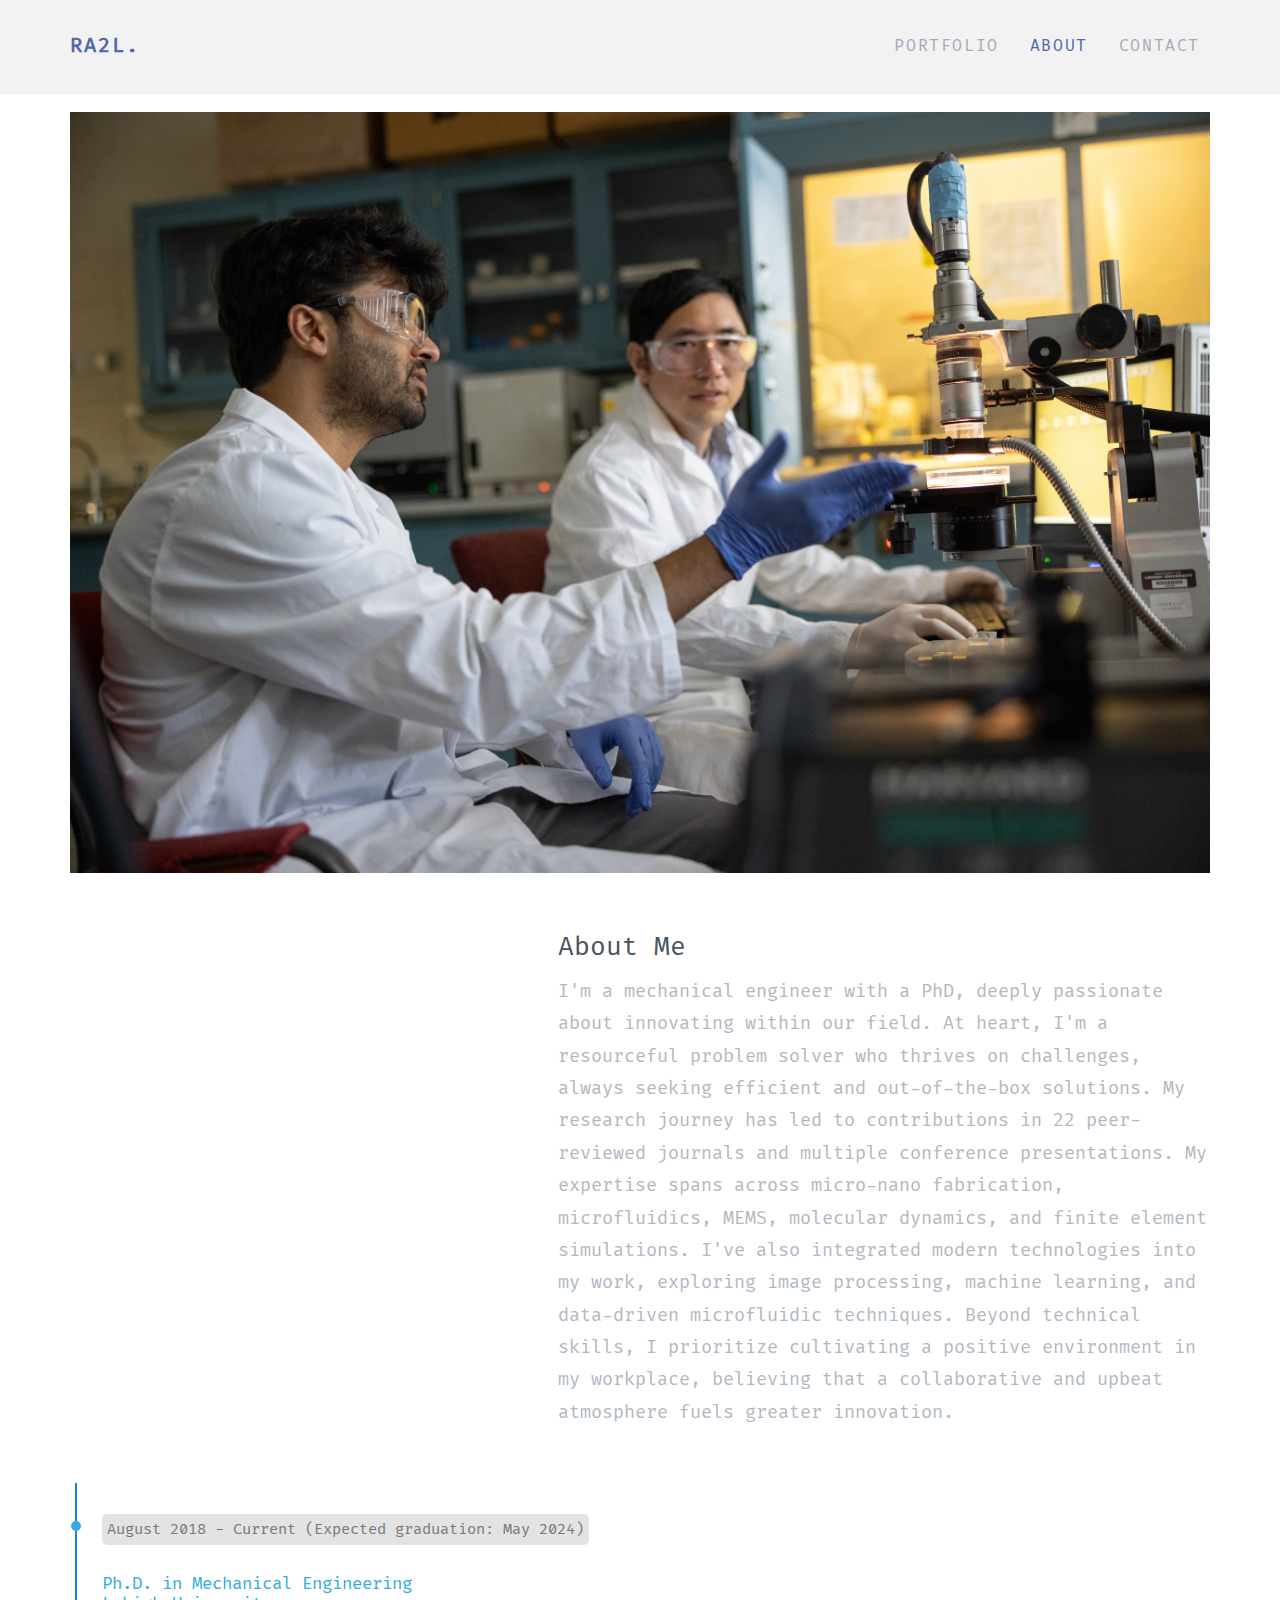
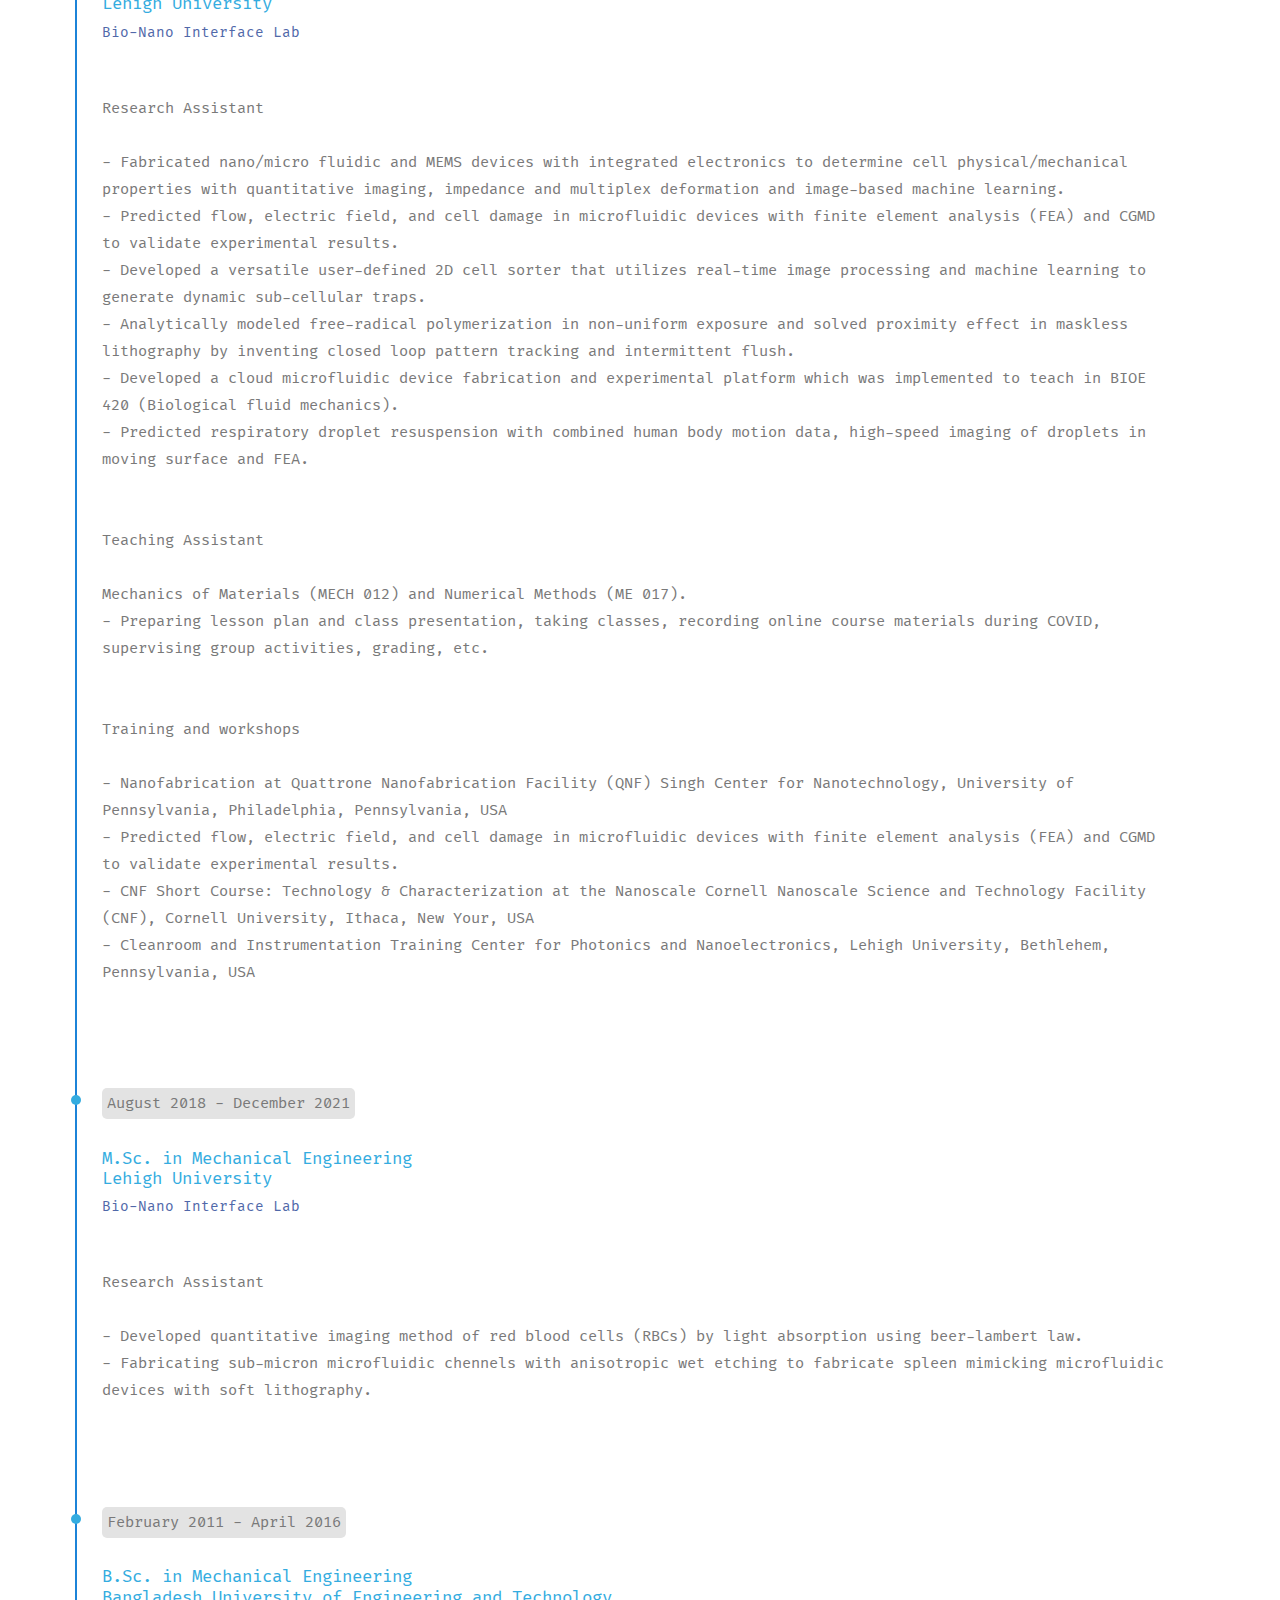
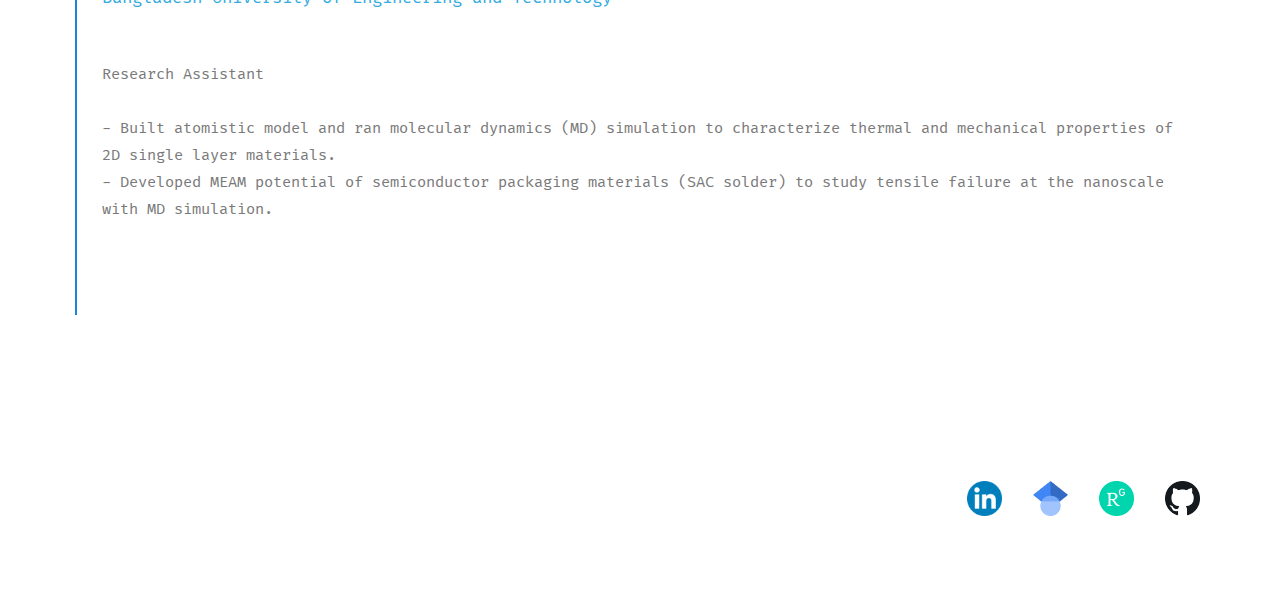
==== commit 9c2a6171: "First edition" ====
--- a/about.html
+++ b/about.html
@@ -3,7 +3,7 @@
   <head>
     <meta charset="utf-8">
     <meta name="viewport" content="width=device-width, initial-scale=1">
-    <title>uiCookies:Explorer &mdash; Free Bootstrap Theme, Free Responsive Bootstrap Website Template</title>
+    <title>Ratul Paul Personal Website</title>
     <meta name="description" content="Free Bootstrap Theme by uicookies.com">
     <meta name="keywords" content="free website templates, free bootstrap themes, free template, free bootstrap, free website template">
     
@@ -16,37 +16,115 @@
       <script src="js/vendor/html5shiv.min.js"></script>
       <script src="js/vendor/respond.min.js"></script>
     <![endif]-->
+    <meta charset="UTF-8">
+  
+
+    <link rel="apple-touch-icon" type="image/png" href="https://cpwebassets.codepen.io/assets/favicon/apple-touch-icon-5ae1a0698dcc2402e9712f7d01ed509a57814f994c660df9f7a952f3060705ee.png">
+
+    <meta name="apple-mobile-web-app-title" content="CodePen">
+
+    <link rel="shortcut icon" type="image/x-icon" href="https://cpwebassets.codepen.io/assets/favicon/favicon-aec34940fbc1a6e787974dcd360f2c6b63348d4b1f4e06c77743096d55480f33.ico">
+
+    <link rel="mask-icon" type="image/x-icon" href="https://cpwebassets.codepen.io/assets/favicon/logo-pin-b4b4269c16397ad2f0f7a01bcdf513a1994f4c94b8af2f191c09eb0d601762b1.svg" color="#111">
+
+    <link rel="canonical" href="https://codepen.io/alvarotrigo/pen/ExwYyNW">
+  
+  
+  
+  
+<style>
+@import url('https://fonts.googleapis.com/css2?family=Poppins&display=swap');
+*, html,body{
+}
+
+.timeline{
+	width:auto;
+	background-color:#ffffff00;
+	color:#797979;
+	padding:30px 20px;
+}
+.timeline ul{
+	list-style-type:none;
+	border-left:2px solid #1c83d8;
+	padding:10px 5px;
+}
+.timeline ul li{
+	padding:20px 20px;
+	position:relative;
+	cursor:pointer;
+	transition:.5s;
+}
+.timeline ul li span{
+	display:inline-block;
+	background-color:#e3e3e3;
+	border-radius:5px;
+	padding:2px 5px;
+	font-size:15px;
+	text-align:center;
+}
+.timeline ul li .content h3{
+	color:#34ace0;
+	font-size:17px;
+	padding-top:5px;
+}
+.timeline ul li .content p{
+	padding:5px 0px 15px 0px;
+	font-size:15px;
+}
+.timeline ul li:before{
+	position:absolute;
+	content:'';
+	width:10px;
+	height:10px;
+	background-color:#34ace0;
+	border-radius:50%;
+	left:-11px;
+	top:28px;
+	transition:.5s;
+}
+.timeline ul li:hover{
+	background-color:#f1f1f1;
+}
+.timeline ul li:hover:before{
+	background-color:#0F0;
+	box-shadow:0px 0px 10px 2px #0F0;
+}
+@media (max-width:300px){
+	.timeline{
+		width:100%;
+		padding:30px 5px 30px 10px;
+	}
+	.timeline ul li .content h3{
+		color:#34ace0;
+		font-size:15px;
+	}
+
+}
+</style>
+
+  <script>
+  window.console = window.console || function(t) {};
+</script>
+
   </head>
   <body>
 
   <!-- START: header -->
   
-  <div class="probootstrap-loader"></div>
-
   <header role="banner" class="probootstrap-header">
     <div class="container">
-        <a href="index.html" class="probootstrap-logo">Explorer<span>.</span></a>
+      <a href="services.html" class="probootstrap-logo">Ra2l<span>.</span></a>
         
-        <a href="#" class="probootstrap-burger-menu visible-xs" ><i>Menu</i></a>
+        <a href="#" class="probootstrap-burger-menu visible-xs"><i>Menu</i></a>
         <div class="mobile-menu-overlay"></div>
 
         <nav role="navigation" class="probootstrap-nav hidden-xs">
           <ul class="probootstrap-main-nav">
-            <li><a href="index.html">Home</a></li>
-            <li><a href="services.html">Services</a></li>
+            <li><a href="index.html">Portfolio</a></li>
             <li class="active"><a href="about.html">About</a></li>
             <li><a href="contact.html">Contact</a></li>
           </ul>
-          <div class="extra-text visible-xs"> 
-            <a href="#" class="probootstrap-burger-menu"><i>Menu</i></a>
-            <h5>Address</h5>
-            <p>198 West 21th Street, Suite 721 New York NY 10016</p>
-            <h5>Connect</h5>
-            <ul class="social-buttons">
-              <li><a href="#"><i class="icon-twitter"></i></a></li>
-              <li><a href="#"><i class="icon-facebook2"></i></a></li>
-              <li><a href="#"><i class="icon-instagram2"></i></a></li>
-            </ul>
+
           </div>
         </nav>
     </div>
@@ -57,18 +135,110 @@
     <div class="container">
       <div class="row">
         <div class="col-md-12">
-          <p><img src="img/img_8.jpg" class="img-responsive" alt="Free Bootstrap Template by uicookies.com"></p>
+          <p><img src="./img/ratul_photo_about_me.JPG" class="img-responsive" alt="Dr Yaling Liu, BNF Lab Lehigh University"></p>
         </div>
       </div>
       <div class="row">
         <div class="col-md-7 col-md-push-5">
           <h2>About Me</h2>
-          <p>Far far away, behind the word mountains, far from the countries Vokalia and Consonantia, there live the blind texts. Separated they live in Bookmarksgrove right at the coast of the Semantics, a large language ocean.</p>
-          <p>A small river named Duden flows by their place and supplies it with the necessary regelialia. It is a paradisematic country, in which roasted parts of sentences fly into your mouth.</p>
-          <p>Even the all-powerful Pointing has no control about the blind texts it is an almost unorthographic life One day however a small line of blind text by the name of Lorem Ipsum decided to leave for the far World of Grammar.</p>
+          <p>I'm a mechanical engineer with a PhD, deeply passionate about innovating within our field. At heart, I'm a resourceful problem solver who thrives on challenges, always seeking efficient and out-of-the-box solutions. My research journey has led to contributions in 22 peer-reviewed journals and multiple conference presentations. My expertise spans across micro-nano fabrication, microfluidics, MEMS, molecular dynamics, and finite element simulations. I've also integrated modern technologies into my work, exploring image processing, machine learning, and data-driven microfluidic techniques. Beyond technical skills, I prioritize cultivating a positive environment in my workplace, believing that a collaborative and upbeat atmosphere fuels greater innovation.</p>
+
         </div>
       </div>
     </div>
+
+    <div class="container">
+      <div class="row">
+          <div class="timeline">
+            <ul>
+              <li>
+                <span>August 2018 - Current (Expected graduation: May 2024)</span>
+                <div class="content">
+                  <h3>Ph.D. in Mechanical Engineering <br> Lehigh University</h3>
+                  <h5><a href="https://wordpress.lehigh.edu/bionano/" target="_blank">Bio-Nano Interface Lab</a></h5>
+                  <p>
+                    <p>Research Assistant
+                      <br/>
+                      <br/>
+                -	Fabricated nano/micro fluidic and MEMS devices with integrated electronics to determine cell physical/mechanical properties with quantitative imaging, impedance and multiplex deformation and image-based machine learning.
+                      <br/>
+                -	Predicted flow, electric field, and cell damage in microfluidic devices with finite element analysis (FEA) and CGMD to validate experimental results.
+                      <br/>
+                -	Developed a versatile user-defined 2D cell sorter that utilizes real-time image processing and machine learning to generate dynamic sub-cellular traps. 
+                      <br/>
+                -	Analytically modeled free-radical polymerization in non-uniform exposure and solved proximity effect in maskless lithography by inventing closed loop pattern tracking and intermittent flush.
+                      <br/>
+                -	Developed a cloud microfluidic device fabrication and experimental platform which was implemented to teach in BIOE 420 (Biological fluid mechanics).
+                      <br/>
+                -	Predicted respiratory droplet resuspension with combined human body motion data, high-speed imaging of droplets in moving surface and FEA. 
+                      <br/>
+                      <br/>
+                      <br/>
+                Teaching Assistant 
+                      <br/>
+                      <br/>
+                Mechanics of Materials (MECH 012) and Numerical Methods (ME 017).
+                      <br/>
+                -	Preparing lesson plan and class presentation, taking classes, recording online course materials during COVID, supervising group activities, grading, etc. 
+                      <br/>
+                      <br/>
+                      <br/>
+                      Training and workshops
+                        <br/>
+                        <br/>
+                  - Nanofabrication at Quattrone Nanofabrication Facility (QNF)
+                  Singh Center for Nanotechnology, University of Pennsylvania, Philadelphia, Pennsylvania, USA
+                  
+                        <br/>
+                  -	Predicted flow, electric field, and cell damage in microfluidic devices with finite element analysis (FEA) and CGMD to validate experimental results.
+                        <br/>
+                  -	CNF Short Course: Technology & Characterization at the Nanoscale                
+                  Cornell Nanoscale Science and Technology Facility (CNF), Cornell University, Ithaca, New Your, USA
+                  
+                        <br/>
+                  -	Cleanroom and Instrumentation Training
+                  Center for Photonics and Nanoelectronics, Lehigh University, Bethlehem, Pennsylvania, USA  
+                  
+                        <br/>
+                        <br/>
+                  </p>
+                </div>
+              </li>
+              <li>
+                <span>August 2018 - December 2021</span>
+                <div class="content">
+                  <h3>M.Sc. in Mechanical Engineering <br> Lehigh University</h3>
+                  <h5><a href="https://wordpress.lehigh.edu/bionano/" target="_blank">Bio-Nano Interface Lab</a></h5>
+                  <p>
+                    <p>Research Assistant
+                      <br/>
+                      <br/>
+                -	Developed quantitative imaging method of red blood cells (RBCs) by light absorption using beer-lambert law. 
+                      <br/>
+                -	Fabricating sub-micron microfluidic chennels with anisotropic wet etching to fabricate spleen mimicking microfluidic devices with soft lithography.
+                      <br/>
+                      <br/>
+                  </p>
+                </div>
+              </li>
+              <li>
+                <span>February 2011 - April 2016</span>
+                <div class="content">
+                  <h3>B.Sc. in Mechanical Engineering <br> Bangladesh University of Engineering and Technology</h3>
+                  <p>
+                    <p>Research Assistant
+                      <br/>
+                      <br/>
+                -	Built atomistic model and ran molecular dynamics (MD) simulation to characterize thermal and mechanical properties of 2D single layer materials.
+                      <br/>
+                -	Developed MEAM potential of semiconductor packaging materials (SAC solder) to study tensile failure at the nanoscale with MD simulation.
+                      <br/>
+                      <br/>
+                </div>
+              </li>
+            </ul>
+          </div>
+      </div>
   </section>
   <!-- END section -->
 
@@ -76,22 +246,21 @@
     <div class="container">
       <div class="row">
         <div class="col-md-12">
-          <p class="probootstrap-copyright">&copy; 2017 <a href="https://uicookies.com/">uiCookies:Explorer</a> All Rights Reserved.</p>
+          
           <ul class="probootstrap-social">
-            <li><a href="#"><i class="icon-twitter"></i></a></li>
-            <li><a href="#"><i class="icon-facebook2"></i></a></li>
-            <li><a href="#"><i class="icon-instagram2"></i></a></li>
-            <li><a href="#"><i class="icon-google-plus"></i></a></li>
+            <li><a <a href="https://www.linkedin.com/in/raa2l/" target="_blank">
+              <img src="./img/social_icons/linkedin.png" width="35" height="35" alt="GitHub Icon"></a></a></li>
+              <li><a <a href="https://scholar.google.com/citations?hl=en&user=CzVoz5IAAAAJ" target="_blank">
+                <img src="./img/social_icons/google_scholar.png" width="35" height="35" alt="GitHub Icon"></a></a></li>
+                <li><a <a href="https://www.researchgate.net/profile/Ratul-Paul?ev=hdr_xprf" target="_blank">
+                  <img src="./img/social_icons/researchgate.png" width="35" height="35" alt="GitHub Icon"></a></a></li>
+                  <li><a <a href="https://github.com/Ratul-Paul" target="_blank">
+                    <img src="./img/social_icons/github.png" width="35" height="35" alt="GitHub Icon"></a></a></li>
           </ul>
         </div>
       </div>
     </div>
   </footer>
-
-  <div class="gototop js-top">
-    <a href="#" class="js-gotop"><i class="icon-chevron-thin-up"></i></a>
-  </div>
-  
 
   <script src="js/scripts.min.js"></script>
   <script src="js/main.min.js"></script>
--- a/css/style.min.css
+++ b/css/style.min.css
@@ -5,4 +5,2447 @@
  * Author: ProBootstrap.com
  * Author URL: https://probootstrap.com
  * License: Released for free under the Creative Commons Attribution 3.0 license (probootstrap.com/license)
- */.probootstrap-logo,body{font-family:Abel,sans-serif}.btn,.probootstrap-footer-widget .heading,.probootstrap-logo,.probootstrap-main-nav li a{letter-spacing:.1em;text-transform:uppercase}@font-face{font-family:icomoon;src:url(../fonts/icomoon/icomoon.eot?1z9v6x);src:url(../fonts/icomoon/icomoon.eot?1z9v6x#iefix) format("embedded-opentype"),url(../fonts/icomoon/icomoon.ttf?1z9v6x) format("truetype"),url(../fonts/icomoon/icomoon.woff?1z9v6x) format("woff"),url(../fonts/icomoon/icomoon.svg?1z9v6x#icomoon) format("svg");font-weight:400;font-style:normal}html{overflow-x:hidden;font-size:1em}body{background:#fff;font-size:18px;line-height:1.8;font-weight:300;color:#b2b8c2}::selection{background:#5068A9;color:#fff}::-moz-selection{background:#5068A9;color:#fff}.page-title h1,.probootstrap-card .probootstrap-card-text .probootstrap-card-heading,.probootstrap-panel .panel .panel-title,.section-heading h2,.service .heading,.service.left-icon h3,h1,h2,h3,h4{margin:1.414em 0 .5em;line-height:1.2;font-weight:300;color:#4a525d}.page-title h1,h1{margin-top:0;font-size:1.602em}.section-heading h2,h2{font-size:1.424em}.probootstrap-card .probootstrap-card-text .probootstrap-card-heading,.service .heading,.service.left-icon h3,h3{font-size:1.266em}.probootstrap-panel .panel .panel-title,h4{font-size:1.125em}.font_small,small{font-size:.889em}figure,ol,p,ul{margin-bottom:1.3em}a{-webkit-transition:.3s all;transition:.3s all;color:#5068A9}a:focus,a:hover{color:#485d98;text-decoration:none!important}.probootstrap-header{padding-top:100px;padding-bottom:30px;width:100%;z-index:12;position:relative;background:#F2F2F2;top:0}.probootstrap-logo{float:left;color:#5068A9;padding-left:0;font-size:20px;display:block;font-weight:900}.probootstrap-logo:active,.probootstrap-logo:focus,.probootstrap-logo:hover{color:#5068A9}@media screen and (max-width:768px){.probootstrap-header{padding-top:30px;padding-bottom:30px}.probootstrap-logo{padding-left:0}}.probootstrap-nav{float:right;margin:2px 0 0}.probootstrap-mobile-menu-active .probootstrap-nav{text-align:left;position:fixed;display:block!important;overflow-y:auto;top:0;right:0;bottom:0;z-index:1100;height:100vh;width:300px;background:#000;padding:40px;-webkit-transition:.3s all ease-out;transition:.3s all ease-out;-webkit-transform:translateX(300px);transform:translateX(300px)}.probootstrap-mobile-menu-active .probootstrap-nav .extra-text{display:block;float:left;clear:both;margin-top:30px;font-size:16px;color:rgba(255,255,255,.5)}.probootstrap-mobile-menu-active .probootstrap-nav .extra-text .social-buttons{padding:0;margin:0 0 20px}.probootstrap-mobile-menu-active .probootstrap-nav .extra-text .social-buttons li{display:inline-block;zoom:1;padding:0;margin:0}.probootstrap-mobile-menu-active .probootstrap-nav .extra-text .social-buttons li a{color:#fff;padding:10px}.probootstrap-mobile-menu-active .probootstrap-nav .extra-text .social-buttons li:first-child a{padding-left:0}.probootstrap-mobile-menu-active .probootstrap-nav .extra-text h5{text-transform:uppercase;font-size:12px;font-weight:700;letter-spacing:.1em;color:#fff}.probootstrap-mobile-menu-active.show .probootstrap-nav{-webkit-transform:translateX(0);transform:translateX(0)}.probootstrap-main-nav{margin:0;padding:0}.probootstrap-mobile-menu-active .probootstrap-main-nav{float:left;margin-top:40px;width:100%}.probootstrap-main-nav li{margin:0;padding:0 10px;list-style:none;display:inline;font-size:16px}.probootstrap-mobile-menu-active .probootstrap-main-nav li{margin-bottom:10px;padding-left:0;padding-right:0;display:block}.probootstrap-main-nav li a{font-weight:400;padding:10px 0;color:#a4abb6}.probootstrap-main-nav li a:hover{color:#8791a0}.probootstrap-mobile-menu-active.show .probootstrap-main-nav li a{color:#5068A9}.probootstrap-mobile-menu-active .probootstrap-main-nav li a{margin-bottom:10px;padding:5px 0;display:block}.probootstrap-mobile-menu-active .probootstrap-main-nav li a:hover{color:#fff}.probootstrap-main-nav li.active a,.probootstrap-main-nav li.active a:hover{color:#5068A9}.probootstrap-header-social li a,.probootstrap-mobile-menu-active .probootstrap-main-nav li.active a{color:#fff}.mobile-menu-overlay{z-index:1099;position:fixed;top:0;bottom:0;left:0;right:0;width:100vw;height:100vh;background:rgba(0,0,0,.3);opacity:0;visibility:hidden;-webkit-transition:.3s all ease-out;transition:.3s all ease-out}.probootstrap-hover-overlay:before,.probootstrap-hover-overlay:hover:before,.probootstrap-mobile-menu-active.show .mobile-menu-overlay{opacity:1;visibility:visible}.probootstrap-header-social{position:absolute;top:34px;right:60px}.probootstrap-header-social li{display:inline;list-style:none;margin-left:5px}.probootstrap-right-nav{position:absolute;top:3px;right:0;margin:0;padding:0}.probootstrap-right-nav li{padding:0;margin:0;display:inline-block;zoom:1;list-style:none}.probootstrap-right-nav li a{padding:0 10px}.probootstrap-burger-menu{display:inline-block;width:18px;height:18px;cursor:pointer;text-decoration:none}.probootstrap-burger-menu i{position:relative;display:inline-block;width:18px;height:2px;color:#a4abb6;font:700 14px/.4 Helvetica,arial;text-transform:uppercase;text-indent:-55px;background:#a4abb6;-webkit-transition:all .2s ease-out;transition:all .2s ease-out}.probootstrap-burger-menu i::after,.probootstrap-burger-menu i::before{content:'';width:18px;height:2px;background:#a4abb6;position:absolute;left:0;-webkit-transition:all .2s ease-out;transition:all .2s ease-out}.probootstrap-burger-menu i::before{top:-7px}.probootstrap-burger-menu i::after{bottom:-7px}.probootstrap-burger-menu:hover i::before{top:-10px}.probootstrap-burger-menu:hover i::after{bottom:-10px}.probootstrap-burger-menu.active i{background:0 0}.probootstrap-burger-menu.active i::before{top:0;-webkit-transform:rotateZ(45deg);transform:rotateZ(45deg)}.probootstrap-burger-menu.active i::after{bottom:0;-webkit-transform:rotateZ(-45deg);transform:rotateZ(-45deg)}.probootstrap-mobile-menu-active.show .probootstrap-burger-menu i{color:#fff;background:#000}.probootstrap-mobile-menu-active.show .probootstrap-burger-menu i::after,.probootstrap-mobile-menu-active.show .probootstrap-burger-menu i::before{background:#fff}.probootstrap-burger-menu{position:absolute;top:30px;right:20px}.btn{border:none;border-radius:4px;-webkit-transition:.3s all ease-in;transition:.3s all ease-in;padding:10px 15px}.btn.btn-sm{font-size:13px;padding:5px 20px}.btn.btn-lg{line-height:1.5;padding-top:20px;padding-bottom:20px}.btn.btn-primary{border:2px solid #5068A9;background:#5068A9;color:#fff}.btn.btn-primary:active,.btn.btn-primary:focus,.btn.btn-primary:hover{background:#5f76b3;color:#fff;border:2px solid #5f76b3}.btn.btn-primary:active,.btn.btn-primary:focus{outline:0;border:2px solid #5f76b3}.btn.btn-ghost{background:0 0;border:2px solid #5068A9;color:#5068A9}.btn.btn-ghost:hover{background:#5068A9;color:#fff;border:2px solid #5068A9}.btn.btn-ghost:active,.btn.btn-ghost:focus{outline:0;background:0 0;color:#5068A9;border:2px solid #5068A9}.btn.btn-ghost.btn-ghost-white{background:0 0;border:2px solid #fff;color:#fff}.btn.btn-ghost.btn-ghost-white:hover{background:#fff;color:#5068A9}.btn.btn-ghost.btn-ghost-white:active,.btn.btn-ghost.btn-ghost-white:focus{outline:0;background:#fff;color:#5068A9;border:2px solid #fff}.btn.btn-black,.btn.btn-black:active,.btn.btn-black:focus,.btn.btn-black:hover{background:#000;border:1px solid #000;color:#fff}.btn.btn-black:active,.btn.btn-black:focus{outline:0}.probootstrap-section{padding:4em 0;position:relative;z-index:2}.probootstrap-section.probootstrap-section-sm{padding:3em 0}.probootstrap-section.probootstrap-border-top{border-top:1px solid rgba(0,0,0,.1)}.probootstrap-section.probootstrap-border-bottom{border-bottom:1px solid rgba(0,0,0,.1)}.probootstrap-section>.container.probootstrap-border-top{padding-top:50px;border-top:1px solid rgba(0,0,0,.1)}.probootstrap-cta,.probootstrap-footer{border-top:2px solid rgba(255,255,255,.1)}.probootstrap-section.probootstrap-section-colored,.probootstrap-section.probootstrap-section-dark{background:#ddf0f3;background:-webkit-gradient(linear,left top,right top,from(#ddf0f3),to(#5068a9));background:linear-gradient(to right,#ddf0f3 0,#5068a9 100%);filter:progid:DXImageTransform.Microsoft.gradient( startColorstr=$firstcolor, endColorstr=$secondcolor, GradientType=1 )}.probootstrap-section.probootstrap-section-colored .section-heading h2,.probootstrap-section.probootstrap-section-dark .section-heading h2{color:#fff}.probootstrap-section.probootstrap-section-colored .section-heading p,.probootstrap-section.probootstrap-section-dark .section-heading p{color:rgba(255,255,255,.6)}.probootstrap-section.probootstrap-section-colored .heading-with-icon,.probootstrap-section.probootstrap-section-colored .heading-with-icon i,.probootstrap-section.probootstrap-section-dark .heading-with-icon,.probootstrap-section.probootstrap-section-dark .heading-with-icon i{color:#5068A9}.probootstrap-section.probootstrap-section-colored p,.probootstrap-section.probootstrap-section-dark .section-heading h2,.probootstrap-section.probootstrap-section-dark p{color:#fff}.probootstrap-section.probootstrap-section-dark{background:#222;color:#fff}.probootstrap-section.probootstrap-section-dark .section-heading p,.probootstrap-section.probootstrap-section-dark p{color:rgba(255,255,255,.6)}.probootstrap-section.probootstrap-section-lighter{background:#f7f7f7}@media screen and (max-width:768px){.probootstrap-section{padding:3em 0}}.probootstrap-section.probootstrap-bg{background-size:cover;background-repeat:no-repeat;background-attachment:fixed;padding:8em 0}.probootstrap-section.probootstrap-bg:before{position:absolute;content:"";background:rgba(0,0,0,.6);top:0;left:0;right:0;bottom:0;z-index:-1}.probootstrap-section.probootstrap-bg .heading{margin-top:0;margin-bottom:10px;color:#fff;font-family:Abel,sans-serif;font-size:30px;line-height:30px}.probootstrap-cta :last-child,.probootstrap-panel .panel .panel-body :last-child{margin-bottom:0}.probootstrap-section.probootstrap-bg .sub-heading{font-size:20px;line-height:1.5;color:rgba(255,255,255,.7)}.probootstrap-section.probootstrap-bg .container{position:relative;z-index:2}.probootstrap-cta{border-bottom:2px solid rgba(255,255,255,.1);padding:50px 0;float:left;width:100%}.probootstrap-cta.border-bototm-none{border-bottom:none}.probootstrap-cta h2{margin-top:0;margin-bottom:0;text-transform:uppercase}.probootstrap-relative{position:relative}.probootstrap-owl-navigation{margin:0;padding:0}.probootstrap-owl-navigation.absolute{position:absolute;top:2px}@media screen and (max-width:768px){.probootstrap-owl-navigation.absolute{position:relative;margin-bottom:40px}}.probootstrap-owl-navigation.absolute.right{right:10px}.probootstrap-owl-navigation.absolute.left{left:0}.probootstrap-owl-navigation li{display:inline-block;list-style:none;margin:0;padding:0}.probootstrap-owl-navigation li a{font-size:30px;padding:0;color:#ccc}.probootstrap-owl-navigation li a:hover{color:#333}.probootstrap-footer{padding:5em 0}.probootstrap-footer .probootstrap-copyright{float:left}@media screen and (max-width:768px){.probootstrap-footer{padding:3em 0}.probootstrap-footer .probootstrap-copyright{float:none}}.probootstrap-footer .probootstrap-social{float:right}@media screen and (max-width:768px){.probootstrap-footer .probootstrap-social{float:none}}.probootstrap-footer-widget{float:left;width:100%;margin-bottom:30px}.probootstrap-footer-widget .heading{font-size:14px;margin-bottom:30px;font-weight:400}.probootstrap-footer-widget.right{text-align:right}.probootstrap-link-wrap{padding-left:40px}@media screen and (max-width:970px){.probootstrap-link-wrap{padding-left:0}}.stack-link{padding:0;margin:0;display:block}.stack-link li{list-style:none;padding:0;margin:0 0 10px}.stack-link small{font-size:12px;color:rgba(255,255,255,.2)}.stack-link a:hover small{color:#fff}.section-heading{margin-bottom:50px}.section-heading h2{font-weight:300;text-transform:uppercase;font-family:Abel,sans-serif}.lead{font-size:1.125em;line-height:1.65}.img-bg{background-size:cover;background-position:center center;background-repeat:no-repeat;height:500px;margin-bottom:16px;display:block}@media screen and (max-width:1200px){.img-bg{height:350px}}.img-bg .probootstrap-photo-details{text-align:left;bottom:20px;left:20px;position:absolute}.img-bg .probootstrap-photo-details h2,.img-bg .probootstrap-photo-details p{color:#fff;position:relative}.img-bg .probootstrap-photo-details h2{margin:0;-webkit-transition:.3s all ease;transition:.3s all ease}.img-bg .probootstrap-photo-details p{margin:0;padding:0;color:rgba(255,255,255,.5);-webkit-transition:.3s all ease;transition:.3s all ease}.img-bg:hover h2,.img-bg:hover p{margin-left:10px}figure{margin-bottom:30px}figure figcaption{margin-top:20px;display:block;color:rgba(255,255,255,.3);font-size:14px;font-style:italic;-webkit-transition:.3s all ease;transition:.3s all ease}figure:focus figcaption,figure:hover figcaption{color:rgba(255,255,255,.9)}.img-border{border:2px solid rgba(255,255,255,.1);padding:10px}.probootstrap-panel .panel{background:0 0;border:none;margin-bottom:0!important;margin-top:0!important}.probootstrap-panel .panel .panel-title{margin:0!important;padding:0!important}.probootstrap-panel .panel .panel-heading{background:0 0;border-bottom:2px solid rgba(255,255,255,.1)}.probootstrap-panel .panel .panel-heading a{padding-top:10px!important;padding-bottom:15px!important;display:block;color:rgba(255,255,255,.5);position:relative}.probootstrap-panel .panel .panel-heading a:after,.probootstrap-panel .panel .panel-heading a[aria-expanded=true]:after{font-family:icomoon;font-weight:400;text-transform:none;line-height:1;position:absolute;top:50%;right:0;speak:none;font-style:normal;font-variant:normal;-webkit-font-smoothing:antialiased;-moz-osx-font-smoothing:grayscale}.probootstrap-panel .panel .panel-heading a:after{content:"\e9f7";-webkit-transform:translateY(-50%);transform:translateY(-50%)}.probootstrap-panel .panel .panel-heading a:hover{color:#fff}.probootstrap-panel .panel .panel-heading a[aria-expanded=true]{color:#5068A9}.probootstrap-panel .panel .panel-heading a[aria-expanded=true]:after{content:"\e9e3";-webkit-transform:translateY(-50%);transform:translateY(-50%)}.probootstrap-panel .panel .panel-body{border:none!important}.probootstrap-video{position:relative}.probootstrap-video .probootstrap-video-play{position:absolute;top:0;left:0;right:0;bottom:0;z-index:10}.probootstrap-video .probootstrap-video-play i{position:absolute;top:50%;left:50%;font-size:40px;color:rgba(255,255,255,.4);-webkit-transform:translateX(-50%) translateY(-50%);transform:translateX(-50%) translateY(-50%);-webkit-transition:.3s all ease;transition:.3s all ease}.probootstrap-card.probootstrap-listing .probootstrap-card-media,.slides-text{position:relative}.probootstrap-video .probootstrap-video-play:hover i{color:#fff}.probootstrap-video .probootstrap-video-play:active,.probootstrap-video .probootstrap-video-play:focus{outline:0}.slides-text{z-index:99;padding-top:350px;max-width:600px;margin:0 auto}.slides-text h2{font-weight:100;font-size:50px;color:#fff;text-transform:uppercase}@media screen and (max-width:768px){.probootstrap-footer-widget.right{text-align:left}.slides-text h2{font-size:30px}}.slides-text p{font-size:18px}@media screen and (max-width:768px){.slides-text p{font-size:16px}.slides-text{padding-top:150px}}.probootstrap-card{margin-bottom:30px;float:left;width:100%}.probootstrap-card .probootstrap-card-media.icon{font-size:30px}.probootstrap-card .probootstrap-card-media.svg-sm .svg{height:80px;margin-bottom:0}.probootstrap-card .probootstrap-card-media.colored .svg{fill:#5068A9}.probootstrap-card .probootstrap-card-text{padding:20px}.probootstrap-card .probootstrap-card-text .probootstrap-card-heading{margin-top:0;margin-bottom:20px}.probootstrap-card .probootstrap-card-text p:last-child{margin-bottom:0}.probootstrap-card.probootstrap-listing{margin-bottom:20px;background:#fff;float:left;width:100%;-webkit-transition:.3s all ease-in-out;transition:.3s all ease-in-out;position:relative;top:0}.probootstrap-card.probootstrap-listing .probootstrap-card-media .probootstrap-love{width:40px;height:40px;line-height:40px;border-radius:50%;text-align:center;position:absolute;bottom:-20px;right:15px;background:#fff;-webkit-transition:.3s all ease-in;transition:.3s all ease-in;display:inline-block;zoom:1;-webkit-box-shadow:0 6px 8px -6px rgba(0,0,0,.1);box-shadow:0 6px 8px -6px rgba(0,0,0,.1)}.probootstrap-card.probootstrap-listing .probootstrap-card-media .probootstrap-love:focus,.probootstrap-card.probootstrap-listing .probootstrap-card-media .probootstrap-love:hover{-webkit-box-shadow:0 2px 8px -6px rgba(0,0,0,.7);box-shadow:0 2px 8px -6px rgba(0,0,0,.7);background:#5068A9;color:#fff}.probootstrap-card.probootstrap-listing .probootstrap-card-media .probootstrap-love.active{-webkit-box-shadow:0 6px 8px -6px rgba(0,0,0,.1);box-shadow:0 6px 8px -6px rgba(0,0,0,.1);background:#5068A9;color:#fff}.probootstrap-card.probootstrap-listing .probootstrap-card-text .probootstrap-listing-location{display:table;margin-bottom:20px}.probootstrap-card.probootstrap-listing .probootstrap-card-text .probootstrap-listing-location i,.probootstrap-card.probootstrap-listing .probootstrap-card-text .probootstrap-listing-location span{display:table-cell;vertical-align:top}.probootstrap-card.probootstrap-listing .probootstrap-card-text .probootstrap-listing-location i{position:relative;top:2px;width:25px}.probootstrap-card.probootstrap-listing .probootstrap-card-text .probootstrap-listing-location span{font-weight:400;font-size:14px;color:#bdbdbd}.probootstrap-card.probootstrap-listing .probootstrap-card-text .probootstrap-listing-category{margin-bottom:5px}.probootstrap-card.probootstrap-listing .probootstrap-card-text .probootstrap-listing-category span{display:inline-block;zoom:1;padding:2px 10px;border-radius:4px;color:#fff;text-transform:uppercase;font-size:10px}.probootstrap-card.probootstrap-listing .probootstrap-card-text .probootstrap-listing-category.for-sale span{background:#22EAAA}.probootstrap-card.probootstrap-listing .probootstrap-card-text .probootstrap-listing-category.for-rent span{background:#EE5A5A}.probootstrap-card.probootstrap-listing .probootstrap-card-text .probootstrap-listing-price{font-size:16px;color:#bdbdbd}.probootstrap-card.probootstrap-listing .probootstrap-card-text .probootstrap-listing-price strong{font-size:30px;font-weight:300;color:#5068A9}.probootstrap-card.probootstrap-listing .probootstrap-card-extra{float:left;background:#fff;width:100%;border-top:1px solid #f0f0f0}.probootstrap-card.probootstrap-listing .probootstrap-card-extra ul{padding:0 20px;margin:0}.probootstrap-card.probootstrap-listing .probootstrap-card-extra ul li{width:25%;float:left;padding:10px 0;margin:0;list-style:none;font-size:12px;color:#000}.probootstrap-card.probootstrap-listing .probootstrap-card-extra ul li span{display:block;color:#bdbdbd}.probootstrap-card.probootstrap-listing:focus,.probootstrap-card.probootstrap-listing:hover{top:-20px;-webkit-box-shadow:0 6px 68px -6px rgba(0,0,0,.2);box-shadow:0 6px 68px -6px rgba(0,0,0,.2)}.probootstrap-card.probootstrap-person{margin-bottom:30px;padding:15px;border:2px solid rgba(255,255,255,.1)}.probootstrap-card.probootstrap-person h2{color:#fff!important}.probootstrap-card.probootstrap-person .probootstrap-card-media{padding-top:30px}.probootstrap-card.probootstrap-person .probootstrap-card-media img{height:200px;margin:0 auto;border-radius:50%}.probootstrap-card.probootstrap-person small{color:rgba(255,255,255,.3);font-weight:400}.page-title{margin-top:120px;margin-bottom:50px;text-align:left;float:left;width:100%}.page-title h1{text-transform:uppercase;color:#fff;font-weight:300}.probootstrap-home-search{padding:30px;background:rgba(0,0,0,.85);margin-top:300px;color:#fff;text-align:center;float:left;width:100%;border-radius:4px;-webkit-box-shadow:0 6px 68px -6px rgba(0,0,0,.7);box-shadow:0 6px 68px -6px rgba(0,0,0,.7)}@media screen and (max-width:768px){.probootstrap-card.probootstrap-listing:focus,.probootstrap-card.probootstrap-listing:hover{top:0}.probootstrap-home-search{margin-top:100px}}.probootstrap-home-search form{float:left;width:100%;margin-bottom:20px}.probootstrap-home-search a{color:rgba(255,255,255,.7);text-decoration:underline}.probootstrap-home-search a:hover{color:#fff}.probootstrap-home-search .heading{font-size:24px;color:#fff;margin-top:0;margin-bottom:10px;font-weight:300}.probootstrap-home-search .probootstrap-field-group .probootstrap-fields{width:calc(100% - 200px);text-align:left;float:left}@media screen and (max-width:768px){.probootstrap-home-search .probootstrap-field-group .probootstrap-fields{width:100%}}.probootstrap-home-search .probootstrap-field-group .probootstrap-fields input,.probootstrap-home-search .probootstrap-field-group .probootstrap-fields select{border-radius:0;-webkit-appearance:none;-moz-appearance:none;appearance:none;height:50px;font-size:16px;-webkit-box-shadow:none;box-shadow:none;border:none;width:100%}.probootstrap-home-search .probootstrap-field-group .probootstrap-fields input:active,.probootstrap-home-search .probootstrap-field-group .probootstrap-fields input:focus,.probootstrap-home-search .probootstrap-field-group .probootstrap-fields select:active,.probootstrap-home-search .probootstrap-field-group .probootstrap-fields select:focus{-webkit-box-shadow:none;box-shadow:none;outline:0!important}.probootstrap-home-search .probootstrap-field-group .probootstrap-fields .search-category,.probootstrap-home-search .probootstrap-field-group .probootstrap-fields .search-field{position:relative}.probootstrap-home-search .probootstrap-field-group .probootstrap-fields .search-category i,.probootstrap-home-search .probootstrap-field-group .probootstrap-fields .search-field i{position:absolute;color:rgba(0,0,0,.3);top:50%;-webkit-transform:translateY(-50%);transform:translateY(-50%)}.probootstrap-home-search .probootstrap-field-group .probootstrap-fields .search-field{float:left;width:60%}@media screen and (max-width:768px){.probootstrap-home-search .probootstrap-field-group .probootstrap-fields .search-field{width:100%;border-bottom:1px solid #f1f1f1}}.probootstrap-home-search .probootstrap-field-group .probootstrap-fields .search-field i{left:10px}.probootstrap-home-search .probootstrap-field-group .probootstrap-fields .search-field input{padding-left:40px}.probootstrap-home-search .probootstrap-field-group .probootstrap-fields .search-category{width:40%;float:left;position:relative}@media screen and (max-width:768px){.probootstrap-home-search .probootstrap-field-group .probootstrap-fields .search-category{width:100%}}.probootstrap-home-search .probootstrap-field-group .probootstrap-fields .search-category i{right:10px}.probootstrap-home-search .probootstrap-field-group .probootstrap-fields .search-category:before{content:"";position:absolute;top:7px;bottom:7px;left:0;width:1px;background:rgba(0,0,0,.1)}#map,.probootstrap-cart a,.t2{position:relative}.probootstrap-home-search .probootstrap-field-group .btn{border-radius:0;height:50px;width:200px;float:right;padding:0}.t2{top:2px}.image-popup{margin-bottom:30px;float:left;width:100%}#map{width:100%;height:500px}@media screen and (max-width:768px){.probootstrap-home-search .probootstrap-field-group .btn{width:100%}#map{height:200px}}.probootstrap-cart a .number{letter-spacing:0;position:absolute;top:0;left:10px;display:inline-block;width:25px;font-size:12px;height:25px;margin-top:-5px;line-height:25px;text-align:center;border-radius:50%;background:#5068A9;color:#fff}.media-item,.product-item{-webkit-box-shadow:0 6px 68px -6px rgba(0,0,0,.09);box-shadow:0 6px 68px -6px rgba(0,0,0,.09);background:#fff;margin-bottom:30px;border-radius:7px;overflow:hidden}.media-item .text p:last-child,.media-item figure,.product-item .text p:last-child,.product-item figure{margin-bottom:0}.media-item .text,.product-item .text{padding:20px}.media-item .text .heading,.product-item .text .heading{font-size:20px;margin-top:0;line-height:1.4}.probootstrap-half{display:-webkit-box;display:-ms-flexbox;display:flex;-ms-flex-wrap:wrap;flex-wrap:wrap}.probootstrap-half .image-wrap,.probootstrap-half .text{width:50%}.probootstrap-half .image-wrap{overflow:hidden}@media screen and (max-width:1000px){.probootstrap-half .image-wrap,.probootstrap-half .text{width:100%}.probootstrap-half .image-wrap{height:400px;width:100%}}.probootstrap-half .image{width:100%;height:100%;background-size:cover;background-position:center center;background-repeat:no-repeat;-webkit-transition:.8s all ease-in-out;transition:.8s all ease-in-out;background-color:#5068A9}.probootstrap-half .text{padding:100px;background:#222}.probootstrap-half .text .subtitle{color:rgba(255,255,255,.2)}.probootstrap-card .probootstrap-card-text .probootstrap-half .text .probootstrap-card-heading,.probootstrap-half .text .probootstrap-card .probootstrap-card-text .probootstrap-card-heading,.probootstrap-half .text .probootstrap-panel .panel .panel-title,.probootstrap-half .text .service .heading,.probootstrap-half .text h2,.probootstrap-half .text h3,.probootstrap-half .text h4,.probootstrap-half .text h5,.probootstrap-panel .panel .probootstrap-half .text .panel-title,.service .probootstrap-half .text .heading{color:#fff}.probootstrap-card .probootstrap-card-text .probootstrap-half .text .probootstrap-card-heading,.probootstrap-half .text .probootstrap-card .probootstrap-card-text .probootstrap-card-heading,.probootstrap-half .text .service .heading,.probootstrap-half .text h3,.service .probootstrap-half .text .heading{line-height:30px;font-size:30px;margin-bottom:30px}@media screen and (max-width:768px){.probootstrap-card .probootstrap-card-text .probootstrap-half .text .probootstrap-card-heading,.probootstrap-half .text .probootstrap-card .probootstrap-card-text .probootstrap-card-heading,.probootstrap-half .text .service .heading,.probootstrap-half .text h3,.service .probootstrap-half .text .heading{font-size:24px;line-height:24px}}.probootstrap-half .text p{color:rgba(255,255,255,.5);line-height:1.5}.probootstrap-half.reverse{position:relative}.probootstrap-half.reverse .image-wrap{position:absolute;right:0;top:0;height:100%}@media screen and (max-width:1000px){.probootstrap-half .text{width:100%;padding:30px 15px;float:left}.probootstrap-half.reverse .image-wrap{position:relative;height:400px}}.probootstrap-half .btn-ghost-white{border-color:rgba(255,255,255,.2)!important}.probootstrap-half .btn-ghost-white:active,.probootstrap-half .btn-ghost-white:focus,.probootstrap-half .btn-ghost-white:hover{background:0 0!important;color:#fff!important;border-color:#5068a9!important}.probootstrap-half .service-item{position:relative;width:100%;float:left;margin-bottom:30px}.probootstrap-half .service-item .number{font-weight:700;font-size:100px;left:0;margin-left:-50px;top:0;color:rgba(255,255,255,.05);z-index:1;line-height:100px;position:absolute}.probootstrap-lg-service{margin-bottom:160px}.probootstrap-lg-service .icon{text-align:center}@media screen and (max-width:992px){.probootstrap-lg-service,.probootstrap-lg-service .icon{margin-bottom:40px}}.probootstrap-lg-service .icon i{font-size:200px;color:#5068A9}.probootstrap-hover-overlay{position:relative;display:block;overflow:hidden;-webkit-transition:.7s all ease-out;transition:.7s all ease-out;margin-bottom:10px}.probootstrap-hover-overlay img{position:relative;z-index:1;-webkit-transition:.3s all ease-out;transition:.3s all ease-out}.probootstrap-hover-overlay:before{-webkit-transition:.3s all ease-out;transition:.3s all ease-out;content:"";top:0;left:0;right:0;bottom:0;position:absolute;background:rgba(0,0,0,.5);z-index:2}.probootstrap-hover-overlay .probootstrap-text-overlay{text-align:center;position:absolute;z-index:20;left:50%;top:50%;-webkit-transition:.4s all ease-out;transition:.4s all ease-out;opacity:1;visibility:visible;-webkit-transform:translateX(-50%) translateY(-50%);transform:translateX(-50%) translateY(-50%)}.probootstrap-card .probootstrap-card-text .probootstrap-hover-overlay .probootstrap-text-overlay .probootstrap-card-heading,.probootstrap-hover-overlay .probootstrap-text-overlay .probootstrap-card .probootstrap-card-text .probootstrap-card-heading,.probootstrap-hover-overlay .probootstrap-text-overlay .service .heading,.probootstrap-hover-overlay .probootstrap-text-overlay h3,.service .probootstrap-hover-overlay .probootstrap-text-overlay .heading{color:#fff;margin-bottom:0;margin-top:0}.probootstrap-hover-overlay .probootstrap-text-overlay p{color:rgba(255,255,255,.8);font-size:12px}.probootstrap-hover-overlay .probootstrap-text-overlay p:last-child{margin-bottom:0}.probootstrap-hover-overlay:hover img{-webkit-transform:scale(1.1);transform:scale(1.1)}.probootstrap-block-image{margin-bottom:40px;float:left;width:100%}.probootstrap-block-image figure{width:200px;margin:0 auto}.probootstrap-block-image figure img{max-width:100%;border-radius:50%}.probootstrap-block-image .probootstrap-panel .panel .panel-title,.probootstrap-block-image h4,.probootstrap-panel .panel .probootstrap-block-image .panel-title{font-size:20px;text-transform:uppercase}.probootstrap-social{padding:0;margin:0}.probootstrap-social li{display:inline;padding:0;margin:0;list-style:none}.probootstrap-social li a{padding:10px;font-size:22px}.probootstrap-social li a:hover{text-decoration:none!important}.probootstrap-social li:first-child>a{padding-left:0}.service{margin-bottom:30px;float:left;width:100%;padding:20px;border-radius:0}.service .icon{position:relative;display:block;margin:0 auto;text-align:center}.service .icon i{position:absolute;top:50%;left:50%;-webkit-transform:translateX(-50%) translateY(-50%);transform:translateX(-50%) translateY(-50%);font-size:30px;color:#5068A9}.service p:last-child{margin-bottom:0}.service.left-icon{padding:0;border:none;margin-bottom:50px!important;display:table}.service.left-icon .icon,.service.left-icon .text{display:table-cell;vertical-align:top!important}.service.left-icon .icon{height:10px!important;width:90px;position:relative;top:0;border:none}.service.left-icon .icon i{font-size:40px;position:absolute;top:20px}.service.left-icon .text{display:table-cell}.probootstrap-card .probootstrap-card-text .service.left-icon .probootstrap-card-heading,.service.left-icon .heading,.service.left-icon .probootstrap-card .probootstrap-card-text .probootstrap-card-heading,.service.left-icon h3{margin-top:0;margin-bottom:10px}.service.left-icon p:last-child{margin-bottom:0}.service.hover_service{-webkit-transition:.3s all;transition:.3s all}.service.hover_service:focus,.service.hover_service:hover{-webkit-box-shadow:0 2px 20px 0 rgba(0,0,0,.1);box-shadow:0 2px 20px 0 rgba(0,0,0,.1);border:1px solid transparent}.probootstrap-form{margin-bottom:50px}.probootstrap-form .form-note-link{font-weight:400}.probootstrap-form .form-note-link a,.probootstrap-form .form-note-link a:active,.probootstrap-form .form-note-link a:focus,.probootstrap-form .form-note-link a:hover{color:rgba(255,255,255,.4)}.probootstrap-form label{font-weight:400;font-size:14px;text-transform:uppercase}.probootstrap-form .form-control{height:46px;-webkit-box-shadow:none;box-shadow:none;font-size:18px;-webkit-appearance:none;-moz-appearance:none;appearance:none;border-radius:4px;border:2px solid #C0C5CD;background:0 0;-webkit-transition:.3s all ease-out;transition:.3s all ease-out}.probootstrap-form .form-control:active,.probootstrap-form .form-control:focus{-webkit-box-shadow:none;box-shadow:none;border-color:#5068A9}.probootstrap-form textarea.form-control{height:inherit;resize:vertical}.probootstrap-animate{opacity:0;visibility:hidden}.probootstrap-contact-info,.with-icon{padding:0;margin:0 0 30px}.probootstrap-contact-info li,.with-icon li{padding:0;margin:20px 0 15px;list-style:none;line-height:24px;display:table}.probootstrap-contact-info li>i,.probootstrap-contact-info li>span,.with-icon li>i,.with-icon li>span{vertical-align:top;display:table-cell}.probootstrap-contact-info li>i,.with-icon li>i{font-size:20px;position:relative;top:4px;width:30px}.with-icon li i{top:4px;font-size:15px}.with-icon.colored i{color:#5068A9}.probootstrap-section-heading .sub-heading{font-size:14px;text-transform:uppercase;letter-spacing:.2em;margin-top:0}.probootstrap-section-heading .heading{margin-top:0}.row.heading h2{font-size:28px}.flexslider,.flexslider .slides>li,.flexslider2,.flexslider2 .slides>li,.slider-height{height:800px;overflow:hidden}@media screen and (max-width:480px){.flexslider,.flexslider .slides>li,.flexslider2,.flexslider2 .slides>li,.slider-height{height:inherit;height:500px}.flexslider .flex-direction-nav,.flexslider2 .flex-direction-nav{display:none}}.flexslider,.flexslider2{position:relative;z-index:2;background:0 0;border:none;margin:0;border-radius:0;color:rgba(255,255,255,.7)}.flexslider .overlay,.flexslider2 .overlay{position:absolute;top:0;left:0;bottom:0;right:0;z-index:3;background:rgba(0,0,0,.5)}.flexslider.page-inner,.flexslider.page-inner .slides>li,.flexslider2.page-inner,.flexslider2.page-inner .slides>li{height:400px}.flexslider .btn,.flexslider2 .btn{padding:15px 30px}.flexslider .probootstrap-heading,.flexslider2 .probootstrap-heading{color:#fff;font-weight:300;font-size:170px;line-height:60px;font-family:Abel,sans-serif;text-transform:uppercase}@media screen and (max-width:768px){.flexslider .probootstrap-heading,.flexslider2 .probootstrap-heading{font-size:90px;line-height:70px}}.flexslider .probootstrap-heading a,.flexslider2 .probootstrap-heading a{color:rgba(255,255,255,.8);border-bottom:2px solid rgba(255,255,255,.2)}.flexslider .probootstrap-heading a:hover,.flexslider2 .probootstrap-heading a:hover{border-bottom:2px solid #fff}.flexslider .probootstrap-sub-wrap,.flexslider2 .probootstrap-sub-wrap{max-width:600px;text-align:left;font-size:20px;line-height:1.5}.flexslider .probootstrap-sub-wrap a,.flexslider2 .probootstrap-sub-wrap a{color:rgba(255,255,255,.8);border-bottom:2px solid rgba(255,255,255,.2)}.flexslider .probootstrap-sub-wrap a:hover,.flexslider2 .probootstrap-sub-wrap a:hover{border-bottom:2px solid #fff}.flexslider .text-center .probootstrap-sub-wrap,.flexslider2 .text-center .probootstrap-sub-wrap{margin:0 auto;text-align:center}.flexslider .slides>li,.flexslider2 .slides>li{background-size:cover;background-position:center center;background-repeat:none}.flexslider .slides>li.overlay:before,.flexslider2 .slides>li.overlay:before{content:"";background:rgba(255,255,255,.5);position:absolute;top:0;left:0;right:0;bottom:0}.flexslider .slides>li.overlay2:before,.flexslider2 .slides>li.overlay2:before{content:"";background:rgba(0,0,0,.8);position:absolute;top:0;left:0;right:0;bottom:0}.flexslider .flex-control-paging,.flexslider2 .flex-control-paging{position:absolute;bottom:30px;z-index:20}.flexslider .flex-direction-nav a,.flexslider2 .flex-direction-nav a{text-decoration:none;display:block;width:30px;height:30px;position:absolute;top:50%;-webkit-transform:translateY(-50%);transform:translateY(-50%);z-index:50;overflow:hidden;opacity:0;cursor:pointer;-webkit-transition:all .3s ease-in-out;transition:all .3s ease-in-out;border:2px solid rgba(255,255,255,.9);border-radius:50%;padding:30px}.flexslider .flex-direction-nav a:active,.flexslider .flex-direction-nav a:focus,.flexslider .flex-direction-nav a:hover,.flexslider2 .flex-direction-nav a:active,.flexslider2 .flex-direction-nav a:focus,.flexslider2 .flex-direction-nav a:hover{outline:0}.flexslider .flex-direction-nav a:before,.flexslider2 .flex-direction-nav a:before{font-family:icomoon;speak:none;font-style:normal;font-weight:400;font-variant:normal;text-transform:none;line-height:1;-webkit-font-smoothing:antialiased;-moz-osx-font-smoothing:grayscale;position:absolute;content:"\e929";-webkit-transition:.3s all;transition:.3s all;font-size:30px;display:inline-block;color:#fff;left:50%;top:50%;-webkit-transform:translate(-50%,-50%);transform:translate(-50%,-50%)}.flexslider .flex-direction-nav a.flex-next:before,.flexslider2 .flex-direction-nav a.flex-next:before{content:"\e92a";left:50%;top:50%;-webkit-transform:translate(-50%,-50%);transform:translate(-50%,-50%)}.flex-direction-nav .flex-prev{left:50px}.flex-direction-nav .flex-next{right:50px;text-align:right}.flexslider:hover .flex-direction-nav .flex-prev{opacity:.7;left:60px}.flexslider:hover .flex-direction-nav .flex-next:hover,.flexslider:hover .flex-direction-nav .flex-prev:hover{opacity:1;background:rgba(255,255,255,.3)}.flexslider:hover .flex-direction-nav .flex-next{opacity:.7;right:60px}.gototop,.owl-carousel .owl-controls .owl-nav .owl-next,.owl-carousel-posts .owl-controls .owl-nav .owl-next{right:20px}.flex-control-paging li a{width:10px;height:10px;display:block;background:rgba(255,255,255,.2);cursor:pointer;text-indent:-9999px;-webkit-box-shadow:none;-o-box-shadow:none;box-shadow:none;border-radius:50%;-webkit-transition:.3s all;transition:.3s all;border:2px solid transparent}.flex-control-paging li a:hover{background:#333;background:rgba(255,255,255,.8)}.flex-control-paging li a.flex-active{background:0 0;cursor:default;border:2px solid #fff}.owl-carousel{margin-bottom:100px}.owl-carousel.border-rounded .item{border:1px solid rgba(0,0,0,.1);border-radius:4px;overflow:hidden}.owl-carousel .owl-controls,.owl-carousel-posts .owl-controls{margin-top:0}.owl-carousel .owl-controls .owl-nav .owl-next,.owl-carousel .owl-controls .owl-nav .owl-prev,.owl-carousel-posts .owl-controls .owl-nav .owl-next,.owl-carousel-posts .owl-controls .owl-nav .owl-prev{top:50%;-webkit-transform:translateY(-50%);transform:translateY(-50%);z-index:9999;position:absolute;-webkit-transition:.2s all;transition:.2s all}.owl-carousel-posts .owl-controls .owl-nav .owl-next,.owl-carousel-posts .owl-controls .owl-nav .owl-prev{top:24%}.owl-carousel .owl-controls .owl-nav .owl-prev,.owl-carousel-posts .owl-controls .owl-nav .owl-prev{left:20px}.owl-carousel-fullwidth .owl-controls .owl-nav .owl-next i,.owl-carousel-fullwidth .owl-controls .owl-nav .owl-next:hover i,.owl-carousel-fullwidth .owl-controls .owl-nav .owl-prev i,.owl-carousel-fullwidth .owl-controls .owl-nav .owl-prev:hover i,.owl-carousel-posts .owl-controls .owl-nav .owl-next i,.owl-carousel-posts .owl-controls .owl-nav .owl-next:hover i,.owl-carousel-posts .owl-controls .owl-nav .owl-prev i,.owl-carousel-posts .owl-controls .owl-nav .owl-prev:hover i{color:#000}.owl-carousel-fullwidth.fh5co-light-arrow .owl-controls .owl-nav .owl-next i,.owl-carousel-fullwidth.fh5co-light-arrow .owl-controls .owl-nav .owl-next:hover i,.owl-carousel-fullwidth.fh5co-light-arrow .owl-controls .owl-nav .owl-prev i,.owl-carousel-fullwidth.fh5co-light-arrow .owl-controls .owl-nav .owl-prev:hover i{color:#fff}@media screen and (max-width:768px){.owl-theme .owl-controls .owl-nav{display:none}}.owl-theme .owl-controls .owl-nav [class*=owl-]{background:0 0!important}.owl-theme .owl-controls .owl-nav [class*=owl-] i{font-size:24px;background:rgba(0,0,0,.7)!important;padding:12px;-webkit-transition:.5s all;transition:.5s all}.owl-theme .owl-controls .owl-nav [class*=owl-]:focus i,.owl-theme .owl-controls .owl-nav [class*=owl-]:hover i{background:rgba(0,0,0,.7)!important}.owl-theme .owl-dots{position:absolute;bottom:-30px;width:100%;text-align:center}.owl-carousel-fullwidth.owl-theme .owl-dots,.owl-work.owl-theme .owl-dots{bottom:-30px;margin-bottom:-2.5em}.owl-theme .owl-dots .owl-dot span{width:8px;height:8px;background:rgba(0,0,0,.2);-webkit-transition:.2s all;transition:.2s all;border:2px solid transparent}.owl-theme .owl-dots .owl-dot span:hover{background:0 0;border:2px solid rgba(0,0,0,.2)}.owl-theme .owl-dots .owl-dot.active span,.owl-theme .owl-dots .owl-dot:hover span{background:0 0;border:2px solid #000}.probootstrap-testimony-wrap{max-width:700px;margin:0 auto;display:table}@media screen and (max-width:980px){.probootstrap-testimony-wrap{display:block;text-align:center!important}}.probootstrap-testimony-wrap blockquote,.probootstrap-testimony-wrap figure{display:table-cell;vertical-align:top}@media screen and (max-width:980px){.probootstrap-testimony-wrap blockquote,.probootstrap-testimony-wrap figure{width:100%;display:block}}.probootstrap-testimony-wrap figure{width:120px;margin:0 auto 50px}.probootstrap-testimony-wrap figure img{border-radius:50%}@media screen and (max-width:980px){.probootstrap-testimony-wrap figure{width:100%}.probootstrap-testimony-wrap figure img{max-width:inherit;width:120px!important;margin:0 auto}}.probootstrap-testimony-wrap blockquote{padding-left:40px;border-left:none}.mfp-no-margins .mfp-container,.mfp-no-margins img.mfp-img{padding:0}.probootstrap-testimony-wrap .author{margin-top:50px;display:block;font-size:14px}.mfp-fade.mfp-bg{opacity:0;-webkit-transition:all .15s ease-out;transition:all .15s ease-out}.mfp-fade.mfp-bg.mfp-ready{opacity:.8}.mfp-fade.mfp-bg.mfp-removing{opacity:0}.mfp-fade.mfp-wrap .mfp-content{opacity:0;-webkit-transition:all .15s ease-out;transition:all .15s ease-out}.mfp-fade.mfp-wrap.mfp-ready .mfp-content{opacity:1}.mfp-fade.mfp-wrap.mfp-removing .mfp-content{opacity:0}.image-link{cursor:-webkit-zoom-in;cursor:zoom-in}.mfp-with-zoom .mfp-container,.mfp-with-zoom.mfp-bg{opacity:0;-webkit-backface-visibility:hidden;-webkit-transition:all .3s ease-out;transition:all .3s ease-out}.mfp-with-zoom.mfp-ready .mfp-container{opacity:1}.mfp-with-zoom.mfp-ready.mfp-bg{opacity:.8}.gototop,.mfp-with-zoom.mfp-removing .mfp-container,.mfp-with-zoom.mfp-removing.mfp-bg{opacity:0}.mfp-no-margins .mfp-figure:after{top:0;bottom:0}.mfp-title{text-align:center;padding:6px 0}.image-source-link{color:#DDD}.probootstrap-gutter0>div[class*=col-]{padding-right:0;padding-left:0}@media screen and (max-width:480px){.probootstrap-gutter0>div[class*=col-]{padding-right:0;padding-left:0}.probootstrap-gutter10>div[class*=col-]{padding-right:5px;padding-left:5px}}.probootstrap-gutter10>div[class*=col-]{padding-right:5px;padding-left:5px}.probootstrap-gutter16>div[class*=col-]{padding-right:8px;padding-left:8px}@media screen and (max-width:480px){.probootstrap-gutter16>div[class*=col-]{padding-right:8px;padding-left:8px}}.probootstrap-gutter40>div[class*=col-]{padding-right:20px;padding-left:20px}@media screen and (max-width:480px){.probootstrap-gutter40>div[class*=col-]{padding-right:15px;padding-left:15px}}.probootstrap-gutter60>div[class*=col-]{padding-right:30px;padding-left:30px}.mb0{margin-bottom:0!important}.mb10{margin-bottom:10px!important}.mb20{margin-bottom:20px!important}.mb30{margin-bottom:30px!important}.mb40{margin-bottom:40px!important}.mb50{margin-bottom:50px!important}.mb60{margin-bottom:60px!important}.mb70{margin-bottom:70px!important}.mb80{margin-bottom:80px!important}.mb90{margin-bottom:90px!important}.mb100{margin-bottom:100px!important}.mt0{margin-top:0!important}.mt10{margin-top:10px!important}.mt20{margin-top:20px!important}.mt30{margin-top:30px!important}.mt40{margin-top:40px!important}.mt50{margin-top:50px!important}.mt60{margin-top:60px!important}.mt70{margin-top:70px!important}.mt80{margin-top:80px!important}.mt90{margin-top:90px!important}.mt100{margin-top:100px!important}.pb0{padding-bottom:0!important}.probootstrap-black-color{color:#000!important}.probootstrap-white-color{color:#fff!important}.probootstrap-primary-color{color:#5068A9!important}.probootstrap-secondary-color{color:#ddf0f3!important}@media screen and (max-width:768px){.img-sm-responsive,.img-xs-responsive{max-width:100%}}@media screen and (max-width:480px){.probootstrap-gutter60>div[class*=col-]{padding-right:15px;padding-left:15px}.col-xxs-12{float:none;width:100%}}.probootstrap-loader{position:fixed;left:0;top:0;width:100vw;height:100vh;z-index:9999;background:url(../img/preloader.gif) center no-repeat #fff}.gototop{position:fixed;bottom:-20px;z-index:9999999;visibility:hidden;-webkit-transition:.3s all;transition:.3s all}.gototop.active{opacity:1;visibility:visible;bottom:20px}.gototop a{width:50px;height:50px;display:table;background:rgba(0,0,0,.5);color:#fff;text-align:center;border-radius:4px}.gototop a i{height:50px;display:table-cell;vertical-align:middle}.gototop a:active,.gototop a:focus,.gototop a:hover{text-decoration:none;outline:0;background:rgba(0,0,0,.9)}+ */
+ .probootstrap-logo,body {
+    font-family: 'icomoon';
+}
+
+.btn,.probootstrap-footer-widget .heading,.probootstrap-logo,.probootstrap-main-nav li a {
+    letter-spacing: .1em;
+    text-transform: uppercase
+}
+
+@font-face {
+    font-family: icomoon;
+    src: url(../fonts/icomoon/icomoon.eot?1z9v6x);
+    src: url(../fonts/icomoon/icomoon.eot?1z9v6x#iefix) format("embedded-opentype"),url(../fonts/icomoon/icomoon.ttf?1z9v6x) format("truetype"),url(../fonts/icomoon/icomoon.woff?1z9v6x) format("woff"),url(../fonts/icomoon/icomoon.svg?1z9v6x#icomoon) format("svg");
+    font-weight: 400;
+    font-style: normal
+}
+
+html {
+    overflow-x: hidden;
+    font-size: 1em
+}
+
+body {
+    background: #fff;
+    font-size: 18px;
+    line-height: 1.8;
+    font-weight: 300;
+    color: #b2b8c2
+}
+
+::selection {
+    background: #5068A9;
+    color: #fff
+}
+
+::-moz-selection {
+    background: #5068A9;
+    color: #fff
+}
+
+.page-title h1,.probootstrap-card .probootstrap-card-text .probootstrap-card-heading,.probootstrap-panel .panel .panel-title,.section-heading h2,.service .heading,.service.left-icon h3,h1,h2,h3,h4 {
+    margin: 1.414em 0 .5em;
+    line-height: 1.2;
+    font-weight: 300;
+    color: #4a525d
+}
+
+.page-title h1,h1 {
+    margin-top: 0;
+    font-size: 1.602em
+}
+
+.section-heading h2,h2 {
+    font-size: 1.424em
+}
+
+.probootstrap-card .probootstrap-card-text .probootstrap-card-heading,.service .heading,.service.left-icon h3,h3 {
+    font-size: 1.266em
+}
+
+.probootstrap-panel .panel .panel-title,h4 {
+    font-size: 1.125em
+}
+
+.font_small,small {
+    font-size: .889em
+}
+
+figure,ol,p,ul {
+    margin-bottom: 1.3em
+}
+
+a {
+    -webkit-transition: .3s all;
+    transition: .3s all;
+    color: #5068A9
+}
+
+a:focus,a:hover {
+    color: #485d98;
+    text-decoration: none!important
+}
+
+.probootstrap-header {
+    padding-top: 28px;
+    padding-bottom: 30px;
+    width: 100%;
+    z-index: 12;
+    position: relative;
+    background: #F2F2F2;
+    top: 0
+}
+
+.probootstrap-logo {
+    float: left;
+    color: #5068A9;
+    padding-left: 0;
+    font-size: 20px;
+    display: block;
+    font-weight: 900
+}
+
+.probootstrap-logo:active,.probootstrap-logo:focus,.probootstrap-logo:hover {
+    color: #5068A9
+}
+
+@media screen and (max-width: 768px) {
+    .probootstrap-header {
+        padding-top:30px;
+        padding-bottom: 30px
+    }
+
+    .probootstrap-logo {
+        padding-left: 0
+    }
+}
+
+.probootstrap-nav {
+    float: right;
+    margin: 2px 0 0
+}
+
+.probootstrap-mobile-menu-active .probootstrap-nav {
+    text-align: left;
+    position: fixed;
+    display: block!important;
+    overflow-y: auto;
+    top: 0;
+    right: 0;
+    bottom: 0;
+    z-index: 1100;
+    height: 100vh;
+    width: 300px;
+    background: #000;
+    padding: 40px;
+    -webkit-transition: .3s all ease-out;
+    transition: .3s all ease-out;
+    -webkit-transform: translateX(300px);
+    transform: translateX(300px)
+}
+
+.probootstrap-mobile-menu-active .probootstrap-nav .extra-text {
+    display: block;
+    float: left;
+    clear: both;
+    margin-top: 30px;
+    font-size: 16px;
+    color: rgba(255,255,255,.5)
+}
+
+.probootstrap-mobile-menu-active .probootstrap-nav .extra-text .social-buttons {
+    padding: 0;
+    margin: 0 0 20px
+}
+
+.probootstrap-mobile-menu-active .probootstrap-nav .extra-text .social-buttons li {
+    display: inline-block;
+    zoom:1;padding: 0;
+    margin: 0
+}
+
+.probootstrap-mobile-menu-active .probootstrap-nav .extra-text .social-buttons li a {
+    color: #fff;
+    padding: 10px
+}
+
+.probootstrap-mobile-menu-active .probootstrap-nav .extra-text .social-buttons li:first-child a {
+    padding-left: 0
+}
+
+.probootstrap-mobile-menu-active .probootstrap-nav .extra-text h5 {
+    text-transform: uppercase;
+    font-size: 12px;
+    font-weight: 700;
+    letter-spacing: .1em;
+    color: #fff
+}
+
+.probootstrap-mobile-menu-active.show .probootstrap-nav {
+    -webkit-transform: translateX(0);
+    transform: translateX(0)
+}
+
+.probootstrap-main-nav {
+    margin: 0;
+    padding: 0
+}
+
+.probootstrap-mobile-menu-active .probootstrap-main-nav {
+    float: left;
+    margin-top: 40px;
+    width: 100%
+}
+
+.probootstrap-main-nav li {
+    margin: 0;
+    padding: 0 10px;
+    list-style: none;
+    display: inline;
+    font-size: 16px
+}
+
+.probootstrap-mobile-menu-active .probootstrap-main-nav li {
+    margin-bottom: 10px;
+    padding-left: 0;
+    padding-right: 0;
+    display: block
+}
+
+.probootstrap-main-nav li a {
+    font-weight: 400;
+    padding: 10px 0;
+    color: #a4abb6
+}
+
+.probootstrap-main-nav li a:hover {
+    color: #8791a0
+}
+
+.probootstrap-mobile-menu-active.show .probootstrap-main-nav li a {
+    color: #5068A9
+}
+
+.probootstrap-mobile-menu-active .probootstrap-main-nav li a {
+    margin-bottom: 10px;
+    padding: 5px 0;
+    display: block
+}
+
+.probootstrap-mobile-menu-active .probootstrap-main-nav li a:hover {
+    color: #fff
+}
+
+.probootstrap-main-nav li.active a,.probootstrap-main-nav li.active a:hover {
+    color: #5068A9
+}
+
+.probootstrap-header-social li a,.probootstrap-mobile-menu-active .probootstrap-main-nav li.active a {
+    color: #fff
+}
+
+.mobile-menu-overlay {
+    z-index: 1099;
+    position: fixed;
+    top: 0;
+    bottom: 0;
+    left: 0;
+    right: 0;
+    width: 100vw;
+    height: 100vh;
+    background: rgba(0,0,0,.3);
+    opacity: 0;
+    visibility: hidden;
+    -webkit-transition: .3s all ease-out;
+    transition: .3s all ease-out
+}
+
+.probootstrap-hover-overlay:before,.probootstrap-hover-overlay:hover:before,.probootstrap-mobile-menu-active.show .mobile-menu-overlay {
+    opacity: 1;
+    visibility: visible
+}
+
+.probootstrap-header-social {
+    position: absolute;
+    top: 34px;
+    right: 60px
+}
+
+.probootstrap-header-social li {
+    display: inline;
+    list-style: none;
+    margin-left: 5px
+}
+
+.probootstrap-right-nav {
+    position: absolute;
+    top: 3px;
+    right: 0;
+    margin: 0;
+    padding: 0
+}
+
+.probootstrap-right-nav li {
+    padding: 0;
+    margin: 0;
+    display: inline-block;
+    zoom:1;list-style: none
+}
+
+.probootstrap-right-nav li a {
+    padding: 0 10px
+}
+
+.probootstrap-burger-menu {
+    display: inline-block;
+    width: 18px;
+    height: 18px;
+    cursor: pointer;
+    text-decoration: none
+}
+
+.probootstrap-burger-menu i {
+    position: relative;
+    display: inline-block;
+    width: 18px;
+    height: 2px;
+    color: #a4abb6;
+    font: 700 14px/.4 Helvetica,arial;
+    text-transform: uppercase;
+    text-indent: -55px;
+    background: #a4abb6;
+    -webkit-transition: all .2s ease-out;
+    transition: all .2s ease-out
+}
+
+.probootstrap-burger-menu i::after,.probootstrap-burger-menu i::before {
+    content: '';
+    width: 18px;
+    height: 2px;
+    background: #a4abb6;
+    position: absolute;
+    left: 0;
+    -webkit-transition: all .2s ease-out;
+    transition: all .2s ease-out
+}
+
+.probootstrap-burger-menu i::before {
+    top: -7px
+}
+
+.probootstrap-burger-menu i::after {
+    bottom: -7px
+}
+
+.probootstrap-burger-menu:hover i::before {
+    top: -10px
+}
+
+.probootstrap-burger-menu:hover i::after {
+    bottom: -10px
+}
+
+.probootstrap-burger-menu.active i {
+    background: 0 0
+}
+
+.probootstrap-burger-menu.active i::before {
+    top: 0;
+    -webkit-transform: rotateZ(45deg);
+    transform: rotateZ(45deg)
+}
+
+.probootstrap-burger-menu.active i::after {
+    bottom: 0;
+    -webkit-transform: rotateZ(-45deg);
+    transform: rotateZ(-45deg)
+}
+
+.probootstrap-mobile-menu-active.show .probootstrap-burger-menu i {
+    color: #fff;
+    background: #000
+}
+
+.probootstrap-mobile-menu-active.show .probootstrap-burger-menu i::after,.probootstrap-mobile-menu-active.show .probootstrap-burger-menu i::before {
+    background: #fff
+}
+
+.probootstrap-burger-menu {
+    position: absolute;
+    top: 30px;
+    right: 20px
+}
+
+.btn {
+    border: none;
+    border-radius: 4px;
+    -webkit-transition: .3s all ease-in;
+    transition: .3s all ease-in;
+    padding: 10px 15px
+}
+
+.btn.btn-sm {
+    font-size: 13px;
+    padding: 5px 20px
+}
+
+.btn.btn-lg {
+    line-height: 1.5;
+    padding-top: 20px;
+    padding-bottom: 20px
+}
+
+.btn.btn-primary {
+    border: 2px solid #5068A9;
+    background: #5068A9;
+    color: #fff
+}
+
+.btn.btn-primary:active,.btn.btn-primary:focus,.btn.btn-primary:hover {
+    background: #5f76b3;
+    color: #fff;
+    border: 2px solid #5f76b3
+}
+
+.btn.btn-primary:active,.btn.btn-primary:focus {
+    outline: 0;
+    border: 2px solid #5f76b3
+}
+
+.btn.btn-ghost {
+    background: 0 0;
+    border: 2px solid #5068A9;
+    color: #5068A9
+}
+
+.btn.btn-ghost:hover {
+    background: #5068A9;
+    color: #fff;
+    border: 2px solid #5068A9
+}
+
+.btn.btn-ghost:active,.btn.btn-ghost:focus {
+    outline: 0;
+    background: 0 0;
+    color: #5068A9;
+    border: 2px solid #5068A9
+}
+
+.btn.btn-ghost.btn-ghost-white {
+    background: 0 0;
+    border: 2px solid #fff;
+    color: #fff
+}
+
+.btn.btn-ghost.btn-ghost-white:hover {
+    background: #fff;
+    color: #5068A9
+}
+
+.btn.btn-ghost.btn-ghost-white:active,.btn.btn-ghost.btn-ghost-white:focus {
+    outline: 0;
+    background: #fff;
+    color: #5068A9;
+    border: 2px solid #fff
+}
+
+.btn.btn-black,.btn.btn-black:active,.btn.btn-black:focus,.btn.btn-black:hover {
+    background: #000;
+    border: 1px solid #000;
+    color: #fff
+}
+
+.btn.btn-black:active,.btn.btn-black:focus {
+    outline: 0
+}
+
+.probootstrap-section {
+    padding: 1em 0;
+    position: relative;
+    z-index: 2
+}
+
+.probootstrap-section.probootstrap-section-sm {
+    padding: 3em 0
+}
+
+.probootstrap-section.probootstrap-border-top {
+    border-top: 1px solid rgba(0,0,0,.1)
+}
+
+.probootstrap-section.probootstrap-border-bottom {
+    border-bottom: 1px solid rgba(0,0,0,.1)
+}
+
+.probootstrap-section>.container.probootstrap-border-top {
+    padding-top: 50px;
+    border-top: 1px solid rgba(0,0,0,.1)
+}
+
+.probootstrap-cta,.probootstrap-footer {
+    border-top: 2px solid rgba(255,255,255,.1)
+}
+
+.probootstrap-section.probootstrap-section-colored,.probootstrap-section.probootstrap-section-dark {
+    background: #ddf0f3;
+    background: -webkit-gradient(linear,left top,right top,from(#ddf0f3),to(#5068a9));
+    background: linear-gradient(to right,#ddf0f3 0,#5068a9 100%);
+    filter: progid:DXImageTransform.Microsoft.gradient( startColorstr=$firstcolor, endColorstr=$secondcolor, GradientType=1 )
+}
+
+.probootstrap-section.probootstrap-section-colored .section-heading h2,.probootstrap-section.probootstrap-section-dark .section-heading h2 {
+    color: #fff
+}
+
+.probootstrap-section.probootstrap-section-colored .section-heading p,.probootstrap-section.probootstrap-section-dark .section-heading p {
+    color: rgba(255,255,255,.6)
+}
+
+.probootstrap-section.probootstrap-section-colored .heading-with-icon,.probootstrap-section.probootstrap-section-colored .heading-with-icon i,.probootstrap-section.probootstrap-section-dark .heading-with-icon,.probootstrap-section.probootstrap-section-dark .heading-with-icon i {
+    color: #5068A9
+}
+
+.probootstrap-section.probootstrap-section-colored p,.probootstrap-section.probootstrap-section-dark .section-heading h2,.probootstrap-section.probootstrap-section-dark p {
+    color: #fff
+}
+
+.probootstrap-section.probootstrap-section-dark {
+    background: #222;
+    color: #fff
+}
+
+.probootstrap-section.probootstrap-section-dark .section-heading p,.probootstrap-section.probootstrap-section-dark p {
+    color: rgba(255,255,255,.6)
+}
+
+.probootstrap-section.probootstrap-section-lighter {
+    background: #f7f7f7
+}
+
+@media screen and (max-width: 768px) {
+    .probootstrap-section {
+        padding: 0;
+    }
+}
+
+.probootstrap-section.probootstrap-bg {
+    background-size: cover;
+    background-repeat: no-repeat;
+    background-attachment: fixed;
+    padding: 8em 0
+}
+
+.probootstrap-section.probootstrap-bg:before {
+    position: absolute;
+    content: "";
+    background: rgba(0,0,0,.6);
+    top: 0;
+    left: 0;
+    right: 0;
+    bottom: 0;
+    z-index: -1
+}
+
+.probootstrap-section.probootstrap-bg .heading {
+    margin-top: 0;
+    margin-bottom: 10px;
+    color: #fff;
+    font-family: Abel,sans-serif;
+    font-size: 30px;
+    line-height: 30px
+}
+
+.probootstrap-cta :last-child,.probootstrap-panel .panel .panel-body :last-child {
+    margin-bottom: 0
+}
+
+.probootstrap-section.probootstrap-bg .sub-heading {
+    font-size: 20px;
+    line-height: 1.5;
+    color: rgba(255,255,255,.7)
+}
+
+.probootstrap-section.probootstrap-bg .container {
+    position: relative;
+    z-index: 2
+}
+
+.probootstrap-cta {
+    border-bottom: 2px solid rgba(255,255,255,.1);
+    padding: 50px 0;
+    float: left;
+    width: 100%
+}
+
+.probootstrap-cta.border-bototm-none {
+    border-bottom: none
+}
+
+.probootstrap-cta h2 {
+    margin-top: 0;
+    margin-bottom: 0;
+    text-transform: uppercase
+}
+
+.probootstrap-relative {
+    position: relative
+}
+
+.probootstrap-owl-navigation {
+    margin: 0;
+    padding: 0
+}
+
+.probootstrap-owl-navigation.absolute {
+    position: absolute;
+    top: 2px
+}
+
+@media screen and (max-width: 768px) {
+    .probootstrap-owl-navigation.absolute {
+        position:relative;
+        margin-bottom: 40px
+    }
+}
+
+.probootstrap-owl-navigation.absolute.right {
+    right: 10px
+}
+
+.probootstrap-owl-navigation.absolute.left {
+    left: 0
+}
+
+.probootstrap-owl-navigation li {
+    display: inline-block;
+    list-style: none;
+    margin: 0;
+    padding: 0
+}
+
+.probootstrap-owl-navigation li a {
+    font-size: 30px;
+    padding: 0;
+    color: #ccc
+}
+
+.probootstrap-owl-navigation li a:hover {
+    color: #333
+}
+
+.probootstrap-footer {
+    padding: 5em 0
+}
+
+.probootstrap-footer .probootstrap-copyright {
+    float: left
+}
+
+@media screen and (max-width: 768px) {
+    .probootstrap-footer {
+        padding:3em 0
+    }
+
+    .probootstrap-footer .probootstrap-copyright {
+        float: none
+    }
+}
+
+.probootstrap-footer .probootstrap-social {
+    float: right
+}
+
+@media screen and (max-width: 768px) {
+    .probootstrap-footer .probootstrap-social {
+        float:none
+    }
+}
+
+.probootstrap-footer-widget {
+    float: left;
+    width: 100%;
+    margin-bottom: 30px
+}
+
+.probootstrap-footer-widget .heading {
+    font-size: 14px;
+    margin-bottom: 30px;
+    font-weight: 400
+}
+
+.probootstrap-footer-widget.right {
+    text-align: right
+}
+
+.probootstrap-link-wrap {
+    padding-left: 40px
+}
+
+@media screen and (max-width: 970px) {
+    .probootstrap-link-wrap {
+        padding-left:0
+    }
+}
+
+.stack-link {
+    padding: 0;
+    margin: 0;
+    display: block
+}
+
+.stack-link li {
+    list-style: none;
+    padding: 0;
+    margin: 0 0 10px
+}
+
+.stack-link small {
+    font-size: 12px;
+    color: rgba(255,255,255,.2)
+}
+
+.stack-link a:hover small {
+    color: #fff
+}
+
+.section-heading {
+    margin-bottom: 50px
+}
+
+.section-heading h2 {
+    font-weight: 300;
+    text-transform: uppercase;
+    font-family: Abel,sans-serif
+}
+
+.lead {
+    font-size: 1.125em;
+    line-height: 1.65
+}
+
+.img-bg {
+    background-size: cover;
+    background-position: center center;
+    background-repeat: no-repeat;
+    height: 500px;
+    margin-bottom: 16px;
+    display: block
+}
+
+@media screen and (max-width: 1200px) {
+    .img-bg {
+        height:350px
+    }
+}
+
+.img-bg .probootstrap-photo-details {
+    text-align: left;
+    bottom: 20px;
+    left: 10px;
+    position: absolute;
+    width: min-content;
+    background: #00000087;
+}
+
+.img-bg .probootstrap-photo-details h2,.img-bg .probootstrap-photo-details p {
+    color: #fff;
+    position: relative
+}
+
+.img-bg .probootstrap-photo-details h2 {
+    margin: 0;
+    -webkit-transition: .3s all ease;
+    transition: .3s all ease
+}
+
+.img-bg .probootstrap-photo-details p {
+    margin: 0;
+    padding: 0;
+    color: rgba(255,255,255,.5);
+    -webkit-transition: .3s all ease;
+    transition: .3s all ease
+}
+
+.img-bg:hover h2,.img-bg:hover p {
+    margin-left: 10px
+}
+
+figure {
+    margin-bottom: 30px
+}
+
+figure figcaption {
+    margin-top: 20px;
+    display: block;
+    color: rgba(255,255,255,.3);
+    font-size: 14px;
+    font-style: italic;
+    -webkit-transition: .3s all ease;
+    transition: .3s all ease
+}
+
+figure:focus figcaption,figure:hover figcaption {
+    color: rgba(255,255,255,.9)
+}
+
+.img-border {
+    border: 2px solid rgba(255,255,255,.1);
+    padding: 10px
+}
+
+.probootstrap-panel .panel {
+    background: 0 0;
+    border: none;
+    margin-bottom: 0!important;
+    margin-top: 0!important
+}
+
+.probootstrap-panel .panel .panel-title {
+    margin: 0!important;
+    padding: 0!important
+}
+
+.probootstrap-panel .panel .panel-heading {
+    background: 0 0;
+    border-bottom: 2px solid rgba(255,255,255,.1)
+}
+
+.probootstrap-panel .panel .panel-heading a {
+    padding-top: 10px!important;
+    padding-bottom: 15px!important;
+    display: block;
+    color: rgba(255,255,255,.5);
+    position: relative
+}
+
+.probootstrap-panel .panel .panel-heading a:after,.probootstrap-panel .panel .panel-heading a[aria-expanded=true]:after {
+    font-family: icomoon;
+    font-weight: 400;
+    text-transform: none;
+    line-height: 1;
+    position: absolute;
+    top: 50%;
+    right: 0;
+    speak: none;
+    font-style: normal;
+    font-variant: normal;
+    -webkit-font-smoothing: antialiased;
+    -moz-osx-font-smoothing: grayscale
+}
+
+.probootstrap-panel .panel .panel-heading a:after {
+    content: "\e9f7";
+    -webkit-transform: translateY(-50%);
+    transform: translateY(-50%)
+}
+
+.probootstrap-panel .panel .panel-heading a:hover {
+    color: #fff
+}
+
+.probootstrap-panel .panel .panel-heading a[aria-expanded=true] {
+    color: #5068A9
+}
+
+.probootstrap-panel .panel .panel-heading a[aria-expanded=true]:after {
+    content: "\e9e3";
+    -webkit-transform: translateY(-50%);
+    transform: translateY(-50%)
+}
+
+.probootstrap-panel .panel .panel-body {
+    border: none!important
+}
+
+.probootstrap-video {
+    position: relative
+}
+
+.probootstrap-video .probootstrap-video-play {
+    position: absolute;
+    top: 0;
+    left: 0;
+    right: 0;
+    bottom: 0;
+    z-index: 10
+}
+
+.probootstrap-video .probootstrap-video-play i {
+    position: absolute;
+    top: 50%;
+    left: 50%;
+    font-size: 40px;
+    color: rgba(255,255,255,.4);
+    -webkit-transform: translateX(-50%) translateY(-50%);
+    transform: translateX(-50%) translateY(-50%);
+    -webkit-transition: .3s all ease;
+    transition: .3s all ease
+}
+
+.probootstrap-card.probootstrap-listing .probootstrap-card-media,.slides-text {
+    position: relative
+}
+
+.probootstrap-video .probootstrap-video-play:hover i {
+    color: #fff
+}
+
+.probootstrap-video .probootstrap-video-play:active,.probootstrap-video .probootstrap-video-play:focus {
+    outline: 0
+}
+
+.slides-text {
+    z-index: 99;
+    padding-top: 350px;
+    max-width: 600px;
+    margin: 0 auto
+}
+
+.slides-text h2 {
+    font-weight: 100;
+    font-size: 50px;
+    color: #fff;
+    text-transform: uppercase
+}
+
+@media screen and (max-width: 768px) {
+    .probootstrap-footer-widget.right {
+        text-align:left
+    }
+
+    .slides-text h2 {
+        font-size: 30px
+    }
+}
+
+.slides-text p {
+    font-size: 18px
+}
+
+@media screen and (max-width: 768px) {
+    .slides-text p {
+        font-size:16px
+    }
+
+    .slides-text {
+        padding-top: 150px
+    }
+}
+
+.probootstrap-card {
+    margin-bottom: 30px;
+    float: left;
+    width: 100%
+}
+
+.probootstrap-card .probootstrap-card-media.icon {
+    font-size: 30px
+}
+
+.probootstrap-card .probootstrap-card-media.svg-sm .svg {
+    height: 80px;
+    margin-bottom: 0
+}
+
+.probootstrap-card .probootstrap-card-media.colored .svg {
+    fill: #5068A9
+}
+
+.probootstrap-card .probootstrap-card-text {
+    padding: 20px
+}
+
+.probootstrap-card .probootstrap-card-text .probootstrap-card-heading {
+    margin-top: 0;
+    margin-bottom: 20px
+}
+
+.probootstrap-card .probootstrap-card-text p:last-child {
+    margin-bottom: 0
+}
+
+.probootstrap-card.probootstrap-listing {
+    margin-bottom: 20px;
+    background: #fff;
+    float: left;
+    width: 100%;
+    -webkit-transition: .3s all ease-in-out;
+    transition: .3s all ease-in-out;
+    position: relative;
+    top: 0
+}
+
+.probootstrap-card.probootstrap-listing .probootstrap-card-media .probootstrap-love {
+    width: 40px;
+    height: 40px;
+    line-height: 40px;
+    border-radius: 50%;
+    text-align: center;
+    position: absolute;
+    bottom: -20px;
+    right: 15px;
+    background: #fff;
+    -webkit-transition: .3s all ease-in;
+    transition: .3s all ease-in;
+    display: inline-block;
+    zoom:1;-webkit-box-shadow: 0 6px 8px -6px rgba(0,0,0,.1);
+    box-shadow: 0 6px 8px -6px rgba(0,0,0,.1)
+}
+
+.probootstrap-card.probootstrap-listing .probootstrap-card-media .probootstrap-love:focus,.probootstrap-card.probootstrap-listing .probootstrap-card-media .probootstrap-love:hover {
+    -webkit-box-shadow: 0 2px 8px -6px rgba(0,0,0,.7);
+    box-shadow: 0 2px 8px -6px rgba(0,0,0,.7);
+    background: #5068A9;
+    color: #fff
+}
+
+.probootstrap-card.probootstrap-listing .probootstrap-card-media .probootstrap-love.active {
+    -webkit-box-shadow: 0 6px 8px -6px rgba(0,0,0,.1);
+    box-shadow: 0 6px 8px -6px rgba(0,0,0,.1);
+    background: #5068A9;
+    color: #fff
+}
+
+.probootstrap-card.probootstrap-listing .probootstrap-card-text .probootstrap-listing-location {
+    display: table;
+    margin-bottom: 20px
+}
+
+.probootstrap-card.probootstrap-listing .probootstrap-card-text .probootstrap-listing-location i,.probootstrap-card.probootstrap-listing .probootstrap-card-text .probootstrap-listing-location span {
+    display: table-cell;
+    vertical-align: top
+}
+
+.probootstrap-card.probootstrap-listing .probootstrap-card-text .probootstrap-listing-location i {
+    position: relative;
+    top: 2px;
+    width: 25px
+}
+
+.probootstrap-card.probootstrap-listing .probootstrap-card-text .probootstrap-listing-location span {
+    font-weight: 400;
+    font-size: 14px;
+    color: #bdbdbd
+}
+
+.probootstrap-card.probootstrap-listing .probootstrap-card-text .probootstrap-listing-category {
+    margin-bottom: 5px
+}
+
+.probootstrap-card.probootstrap-listing .probootstrap-card-text .probootstrap-listing-category span {
+    display: inline-block;
+    zoom:1;padding: 2px 10px;
+    border-radius: 4px;
+    color: #fff;
+    text-transform: uppercase;
+    font-size: 10px
+}
+
+.probootstrap-card.probootstrap-listing .probootstrap-card-text .probootstrap-listing-category.for-sale span {
+    background: #22EAAA
+}
+
+.probootstrap-card.probootstrap-listing .probootstrap-card-text .probootstrap-listing-category.for-rent span {
+    background: #EE5A5A
+}
+
+.probootstrap-card.probootstrap-listing .probootstrap-card-text .probootstrap-listing-price {
+    font-size: 16px;
+    color: #bdbdbd
+}
+
+.probootstrap-card.probootstrap-listing .probootstrap-card-text .probootstrap-listing-price strong {
+    font-size: 30px;
+    font-weight: 300;
+    color: #5068A9
+}
+
+.probootstrap-card.probootstrap-listing .probootstrap-card-extra {
+    float: left;
+    background: #fff;
+    width: 100%;
+    border-top: 1px solid #f0f0f0
+}
+
+.probootstrap-card.probootstrap-listing .probootstrap-card-extra ul {
+    padding: 0 20px;
+    margin: 0
+}
+
+.probootstrap-card.probootstrap-listing .probootstrap-card-extra ul li {
+    width: 25%;
+    float: left;
+    padding: 10px 0;
+    margin: 0;
+    list-style: none;
+    font-size: 12px;
+    color: #000
+}
+
+.probootstrap-card.probootstrap-listing .probootstrap-card-extra ul li span {
+    display: block;
+    color: #bdbdbd
+}
+
+.probootstrap-card.probootstrap-listing:focus,.probootstrap-card.probootstrap-listing:hover {
+    top: -20px;
+    -webkit-box-shadow: 0 6px 68px -6px rgba(0,0,0,.2);
+    box-shadow: 0 6px 68px -6px rgba(0,0,0,.2)
+}
+
+.probootstrap-card.probootstrap-person {
+    margin-bottom: 30px;
+    padding: 15px;
+    border: 2px solid rgba(255,255,255,.1)
+}
+
+.probootstrap-card.probootstrap-person h2 {
+    color: #fff!important
+}
+
+.probootstrap-card.probootstrap-person .probootstrap-card-media {
+    padding-top: 30px
+}
+
+.probootstrap-card.probootstrap-person .probootstrap-card-media img {
+    height: 200px;
+    margin: 0 auto;
+    border-radius: 50%
+}
+
+.probootstrap-card.probootstrap-person small {
+    color: rgba(255,255,255,.3);
+    font-weight: 400
+}
+
+.page-title {
+    margin-top: 120px;
+    margin-bottom: 50px;
+    text-align: left;
+    float: left;
+    width: 100%
+}
+
+.page-title h1 {
+    text-transform: uppercase;
+    color: #fff;
+    font-weight: 300
+}
+
+.probootstrap-home-search {
+    padding: 30px;
+    background: rgba(0,0,0,.85);
+    margin-top: 300px;
+    color: #fff;
+    text-align: center;
+    float: left;
+    width: 100%;
+    border-radius: 4px;
+    -webkit-box-shadow: 0 6px 68px -6px rgba(0,0,0,.7);
+    box-shadow: 0 6px 68px -6px rgba(0,0,0,.7)
+}
+
+@media screen and (max-width: 768px) {
+    .probootstrap-card.probootstrap-listing:focus,.probootstrap-card.probootstrap-listing:hover {
+        top:0
+    }
+
+    .probootstrap-home-search {
+        margin-top: 100px
+    }
+}
+
+.probootstrap-home-search form {
+    float: left;
+    width: 100%;
+    margin-bottom: 20px
+}
+
+.probootstrap-home-search a {
+    color: rgba(255,255,255,.7);
+    text-decoration: underline
+}
+
+.probootstrap-home-search a:hover {
+    color: #fff
+}
+
+.probootstrap-home-search .heading {
+    font-size: 24px;
+    color: #fff;
+    margin-top: 0;
+    margin-bottom: 10px;
+    font-weight: 300
+}
+
+.probootstrap-home-search .probootstrap-field-group .probootstrap-fields {
+    width: calc(100% - 200px);
+    text-align: left;
+    float: left
+}
+
+@media screen and (max-width: 768px) {
+    .probootstrap-home-search .probootstrap-field-group .probootstrap-fields {
+        width:100%
+    }
+}
+
+.probootstrap-home-search .probootstrap-field-group .probootstrap-fields input,.probootstrap-home-search .probootstrap-field-group .probootstrap-fields select {
+    border-radius: 0;
+    -webkit-appearance: none;
+    -moz-appearance: none;
+    appearance: none;
+    height: 50px;
+    font-size: 16px;
+    -webkit-box-shadow: none;
+    box-shadow: none;
+    border: none;
+    width: 100%
+}
+
+.probootstrap-home-search .probootstrap-field-group .probootstrap-fields input:active,.probootstrap-home-search .probootstrap-field-group .probootstrap-fields input:focus,.probootstrap-home-search .probootstrap-field-group .probootstrap-fields select:active,.probootstrap-home-search .probootstrap-field-group .probootstrap-fields select:focus {
+    -webkit-box-shadow: none;
+    box-shadow: none;
+    outline: 0!important
+}
+
+.probootstrap-home-search .probootstrap-field-group .probootstrap-fields .search-category,.probootstrap-home-search .probootstrap-field-group .probootstrap-fields .search-field {
+    position: relative
+}
+
+.probootstrap-home-search .probootstrap-field-group .probootstrap-fields .search-category i,.probootstrap-home-search .probootstrap-field-group .probootstrap-fields .search-field i {
+    position: absolute;
+    color: rgba(0,0,0,.3);
+    top: 50%;
+    -webkit-transform: translateY(-50%);
+    transform: translateY(-50%)
+}
+
+.probootstrap-home-search .probootstrap-field-group .probootstrap-fields .search-field {
+    float: left;
+    width: 60%
+}
+
+@media screen and (max-width: 768px) {
+    .probootstrap-home-search .probootstrap-field-group .probootstrap-fields .search-field {
+        width:100%;
+        border-bottom: 1px solid #f1f1f1
+    }
+}
+
+.probootstrap-home-search .probootstrap-field-group .probootstrap-fields .search-field i {
+    left: 10px
+}
+
+.probootstrap-home-search .probootstrap-field-group .probootstrap-fields .search-field input {
+    padding-left: 40px
+}
+
+.probootstrap-home-search .probootstrap-field-group .probootstrap-fields .search-category {
+    width: 40%;
+    float: left;
+    position: relative
+}
+
+@media screen and (max-width: 768px) {
+    .probootstrap-home-search .probootstrap-field-group .probootstrap-fields .search-category {
+        width:100%
+    }
+}
+
+.probootstrap-home-search .probootstrap-field-group .probootstrap-fields .search-category i {
+    right: 10px
+}
+
+.probootstrap-home-search .probootstrap-field-group .probootstrap-fields .search-category:before {
+    content: "";
+    position: absolute;
+    top: 7px;
+    bottom: 7px;
+    left: 0;
+    width: 1px;
+    background: rgba(0,0,0,.1)
+}
+
+#map,.probootstrap-cart a,.t2 {
+    position: relative
+}
+
+.probootstrap-home-search .probootstrap-field-group .btn {
+    border-radius: 0;
+    height: 50px;
+    width: 200px;
+    float: right;
+    padding: 0
+}
+
+.t2 {
+    top: 2px
+}
+
+.image-popup {
+    margin-bottom: 30px;
+    float: left;
+    width: 100%
+}
+
+#map {
+    width: 100%;
+    height: 500px
+}
+
+@media screen and (max-width: 768px) {
+    .probootstrap-home-search .probootstrap-field-group .btn {
+        width:100%
+    }
+
+    #map {
+        height: 200px
+    }
+}
+
+.probootstrap-cart a .number {
+    letter-spacing: 0;
+    position: absolute;
+    top: 0;
+    left: 10px;
+    display: inline-block;
+    width: 25px;
+    font-size: 12px;
+    height: 25px;
+    margin-top: -5px;
+    line-height: 25px;
+    text-align: center;
+    border-radius: 50%;
+    background: #5068A9;
+    color: #fff
+}
+
+.media-item,.product-item {
+    -webkit-box-shadow: 0 6px 68px -6px rgba(0,0,0,.09);
+    box-shadow: 0 6px 68px -6px rgba(0,0,0,.09);
+    background: #fff;
+    margin-bottom: 30px;
+    border-radius: 7px;
+    overflow: hidden
+}
+
+.media-item .text p:last-child,.media-item figure,.product-item .text p:last-child,.product-item figure {
+    margin-bottom: 0
+}
+
+.media-item .text,.product-item .text {
+    padding: 20px
+}
+
+.media-item .text .heading,.product-item .text .heading {
+    font-size: 20px;
+    margin-top: 0;
+    line-height: 1.4
+}
+
+.probootstrap-half {
+    display: -webkit-box;
+    display: -ms-flexbox;
+    display: flex;
+    -ms-flex-wrap: wrap;
+    flex-wrap: wrap
+}
+
+.probootstrap-half .image-wrap,.probootstrap-half .text {
+    width: 50%
+}
+
+.probootstrap-half .image-wrap {
+    overflow: hidden
+}
+
+@media screen and (max-width: 1000px) {
+    .probootstrap-half .image-wrap,.probootstrap-half .text {
+        width:100%
+    }
+
+    .probootstrap-half .image-wrap {
+        height: 400px;
+        width: 100%
+    }
+}
+
+.probootstrap-half .image {
+    width: 100%;
+    height: 100%;
+    background-size: cover;
+    background-position: center center;
+    background-repeat: no-repeat;
+    -webkit-transition: .8s all ease-in-out;
+    transition: .8s all ease-in-out;
+    background-color: #5068A9
+}
+
+.probootstrap-half .text {
+    padding: 100px;
+    background: #222
+}
+
+.probootstrap-half .text .subtitle {
+    color: rgba(255,255,255,.2)
+}
+
+.probootstrap-card .probootstrap-card-text .probootstrap-half .text .probootstrap-card-heading,.probootstrap-half .text .probootstrap-card .probootstrap-card-text .probootstrap-card-heading,.probootstrap-half .text .probootstrap-panel .panel .panel-title,.probootstrap-half .text .service .heading,.probootstrap-half .text h2,.probootstrap-half .text h3,.probootstrap-half .text h4,.probootstrap-half .text h5,.probootstrap-panel .panel .probootstrap-half .text .panel-title,.service .probootstrap-half .text .heading {
+    color: #fff
+}
+
+.probootstrap-card .probootstrap-card-text .probootstrap-half .text .probootstrap-card-heading,.probootstrap-half .text .probootstrap-card .probootstrap-card-text .probootstrap-card-heading,.probootstrap-half .text .service .heading,.probootstrap-half .text h3,.service .probootstrap-half .text .heading {
+    line-height: 30px;
+    font-size: 30px;
+    margin-bottom: 30px
+}
+
+@media screen and (max-width: 768px) {
+    .probootstrap-card .probootstrap-card-text .probootstrap-half .text .probootstrap-card-heading,.probootstrap-half .text .probootstrap-card .probootstrap-card-text .probootstrap-card-heading,.probootstrap-half .text .service .heading,.probootstrap-half .text h3,.service .probootstrap-half .text .heading {
+        font-size:24px;
+        line-height: 24px
+    }
+}
+
+.probootstrap-half .text p {
+    color: rgba(255,255,255,.5);
+    line-height: 1.5
+}
+
+.probootstrap-half.reverse {
+    position: relative
+}
+
+.probootstrap-half.reverse .image-wrap {
+    position: absolute;
+    right: 0;
+    top: 0;
+    height: 100%
+}
+
+@media screen and (max-width: 1000px) {
+    .probootstrap-half .text {
+        width:100%;
+        padding: 30px 15px;
+        float: left
+    }
+
+    .probootstrap-half.reverse .image-wrap {
+        position: relative;
+        height: 400px
+    }
+}
+
+.probootstrap-half .btn-ghost-white {
+    border-color: rgba(255,255,255,.2)!important
+}
+
+.probootstrap-half .btn-ghost-white:active,.probootstrap-half .btn-ghost-white:focus,.probootstrap-half .btn-ghost-white:hover {
+    background: 0 0!important;
+    color: #fff!important;
+    border-color: #5068a9!important
+}
+
+.probootstrap-half .service-item {
+    position: relative;
+    width: 100%;
+    float: left;
+    margin-bottom: 30px
+}
+
+.probootstrap-half .service-item .number {
+    font-weight: 700;
+    font-size: 100px;
+    left: 0;
+    margin-left: -50px;
+    top: 0;
+    color: rgba(255,255,255,.05);
+    z-index: 1;
+    line-height: 100px;
+    position: absolute
+}
+
+.probootstrap-lg-service {
+    margin-bottom: 160px
+}
+
+.probootstrap-lg-service .icon {
+    text-align: center
+}
+
+@media screen and (max-width: 992px) {
+    .probootstrap-lg-service,.probootstrap-lg-service .icon {
+        margin-bottom:40px
+    }
+}
+
+.probootstrap-lg-service .icon i {
+    font-size: 200px;
+    color: #5068A9
+}
+
+.probootstrap-hover-overlay {
+    position: relative;
+    display: block;
+    overflow: hidden;
+    -webkit-transition: .7s all ease-out;
+    transition: .7s all ease-out;
+    margin-bottom: 10px
+}
+
+.probootstrap-hover-overlay img {
+    position: relative;
+    z-index: 1;
+    -webkit-transition: .3s all ease-out;
+    transition: .3s all ease-out
+}
+
+.probootstrap-hover-overlay:before {
+    -webkit-transition: .3s all ease-out;
+    transition: .3s all ease-out;
+    content: "";
+    top: 0;
+    left: 0;
+    right: 0;
+    bottom: 0;
+    position: absolute;
+    background: rgba(0,0,0,.5);
+    z-index: 2
+}
+
+.probootstrap-hover-overlay .probootstrap-text-overlay {
+    text-align: center;
+    position: absolute;
+    z-index: 20;
+    left: 50%;
+    top: 50%;
+    -webkit-transition: .4s all ease-out;
+    transition: .4s all ease-out;
+    opacity: 1;
+    visibility: visible;
+    -webkit-transform: translateX(-50%) translateY(-50%);
+    transform: translateX(-50%) translateY(-50%)
+}
+
+.probootstrap-card .probootstrap-card-text .probootstrap-hover-overlay .probootstrap-text-overlay .probootstrap-card-heading,.probootstrap-hover-overlay .probootstrap-text-overlay .probootstrap-card .probootstrap-card-text .probootstrap-card-heading,.probootstrap-hover-overlay .probootstrap-text-overlay .service .heading,.probootstrap-hover-overlay .probootstrap-text-overlay h3,.service .probootstrap-hover-overlay .probootstrap-text-overlay .heading {
+    color: #fff;
+    margin-bottom: 0;
+    margin-top: 0
+}
+
+.probootstrap-hover-overlay .probootstrap-text-overlay p {
+    color: rgba(255,255,255,.8);
+    font-size: 12px
+}
+
+.probootstrap-hover-overlay .probootstrap-text-overlay p:last-child {
+    margin-bottom: 0
+}
+
+.probootstrap-hover-overlay:hover img {
+    -webkit-transform: scale(1.1);
+    transform: scale(1.1)
+}
+
+.probootstrap-block-image {
+    margin-bottom: 40px;
+    float: left;
+    width: 100%
+}
+
+.probootstrap-block-image figure {
+    width: 200px;
+    margin: 0 auto
+}
+
+.probootstrap-block-image figure img {
+    max-width: 100%;
+    border-radius: 50%
+}
+
+.probootstrap-block-image .probootstrap-panel .panel .panel-title,.probootstrap-block-image h4,.probootstrap-panel .panel .probootstrap-block-image .panel-title {
+    font-size: 20px;
+    text-transform: uppercase
+}
+
+.probootstrap-social {
+    padding: 0;
+    margin: 0
+}
+
+.probootstrap-social li {
+    display: inline;
+    padding: 0;
+    margin: 0;
+    list-style: none
+}
+
+.probootstrap-social li a {
+    padding: 10px;
+    font-size: 22px
+}
+
+.probootstrap-social li a:hover {
+    text-decoration: none!important
+}
+
+.probootstrap-social li:first-child>a {
+    padding-left: 0
+}
+
+.service {
+    margin-bottom: 30px;
+    float: left;
+    width: 100%;
+    padding: 20px;
+    border-radius: 0
+}
+
+.service .icon {
+    position: relative;
+    display: block;
+    margin: 0 auto;
+    text-align: center
+}
+
+.service .icon i {
+    position: absolute;
+    top: 50%;
+    left: 50%;
+    -webkit-transform: translateX(-50%) translateY(-50%);
+    transform: translateX(-50%) translateY(-50%);
+    font-size: 30px;
+    color: #5068A9
+}
+
+.service p:last-child {
+    margin-bottom: 0
+}
+
+.service.left-icon {
+    padding: 0;
+    border: none;
+    margin-bottom: 50px!important;
+    display: table
+}
+
+.service.left-icon .icon,.service.left-icon .text {
+    display: table-cell;
+    vertical-align: top!important
+}
+
+.service.left-icon .icon {
+    height: 10px!important;
+    width: 90px;
+    position: relative;
+    top: 0;
+    border: none
+}
+
+.service.left-icon .icon i {
+    font-size: 40px;
+    position: absolute;
+    top: 20px
+}
+
+.service.left-icon .text {
+    display: table-cell
+}
+
+.probootstrap-card .probootstrap-card-text .service.left-icon .probootstrap-card-heading,.service.left-icon .heading,.service.left-icon .probootstrap-card .probootstrap-card-text .probootstrap-card-heading,.service.left-icon h3 {
+    margin-top: 0;
+    margin-bottom: 10px
+}
+
+.service.left-icon p:last-child {
+    margin-bottom: 0
+}
+
+.service.hover_service {
+    -webkit-transition: .3s all;
+    transition: .3s all
+}
+
+.service.hover_service:focus,.service.hover_service:hover {
+    -webkit-box-shadow: 0 2px 20px 0 rgba(0,0,0,.1);
+    box-shadow: 0 2px 20px 0 rgba(0,0,0,.1);
+    border: 1px solid transparent
+}
+
+.probootstrap-form {
+    margin-bottom: 50px
+}
+
+.probootstrap-form .form-note-link {
+    font-weight: 400
+}
+
+.probootstrap-form .form-note-link a,.probootstrap-form .form-note-link a:active,.probootstrap-form .form-note-link a:focus,.probootstrap-form .form-note-link a:hover {
+    color: rgba(255,255,255,.4)
+}
+
+.probootstrap-form label {
+    font-weight: 400;
+    font-size: 14px;
+    text-transform: uppercase
+}
+
+.probootstrap-form .form-control {
+    height: 46px;
+    -webkit-box-shadow: none;
+    box-shadow: none;
+    font-size: 18px;
+    -webkit-appearance: none;
+    -moz-appearance: none;
+    appearance: none;
+    border-radius: 4px;
+    border: 2px solid #C0C5CD;
+    background: 0 0;
+    -webkit-transition: .3s all ease-out;
+    transition: .3s all ease-out
+}
+
+.probootstrap-form .form-control:active,.probootstrap-form .form-control:focus {
+    -webkit-box-shadow: none;
+    box-shadow: none;
+    border-color: #5068A9
+}
+
+.probootstrap-form textarea.form-control {
+    height: inherit;
+    resize: vertical
+}
+
+.probootstrap-animate {
+    opacity: 0;
+    visibility: hidden
+}
+
+.probootstrap-contact-info,.with-icon {
+    padding: 0;
+    margin: 0 0 30px
+}
+
+.probootstrap-contact-info li,.with-icon li {
+    padding: 0;
+    margin: 20px 0 15px;
+    list-style: none;
+    line-height: 24px;
+    display: table
+}
+
+.probootstrap-contact-info li>i,.probootstrap-contact-info li>span,.with-icon li>i,.with-icon li>span {
+    vertical-align: top;
+    display: table-cell
+}
+
+.probootstrap-contact-info li>i,.with-icon li>i {
+    font-size: 20px;
+    position: relative;
+    top: 4px;
+    width: 30px
+}
+
+.with-icon li i {
+    top: 4px;
+    font-size: 15px
+}
+
+.with-icon.colored i {
+    color: #5068A9
+}
+
+.probootstrap-section-heading .sub-heading {
+    font-size: 14px;
+    text-transform: uppercase;
+    letter-spacing: .2em;
+    margin-top: 0
+}
+
+.probootstrap-section-heading .heading {
+    margin-top: 0
+}
+
+.row.heading h2 {
+    font-size: 28px
+}
+
+.flexslider,.flexslider .slides>li,.flexslider2,.flexslider2 .slides>li,.slider-height {
+    height: 800px;
+    overflow: hidden
+}
+
+@media screen and (max-width: 480px) {
+    .flexslider,.flexslider .slides>li,.flexslider2,.flexslider2 .slides>li,.slider-height {
+        height:inherit;
+        height: 500px
+    }
+
+    .flexslider .flex-direction-nav,.flexslider2 .flex-direction-nav {
+        display: none
+    }
+}
+
+.flexslider,.flexslider2 {
+    position: relative;
+    z-index: 2;
+    background: 0 0;
+    border: none;
+    margin: 0;
+    border-radius: 0;
+    color: rgba(255,255,255,.7)
+}
+
+.flexslider .overlay,.flexslider2 .overlay {
+    position: absolute;
+    top: 0;
+    left: 0;
+    bottom: 0;
+    right: 0;
+    z-index: 3;
+    background: rgba(0,0,0,.5)
+}
+
+.flexslider.page-inner,.flexslider.page-inner .slides>li,.flexslider2.page-inner,.flexslider2.page-inner .slides>li {
+    height: 400px
+}
+
+.flexslider .btn,.flexslider2 .btn {
+    padding: 15px 30px
+}
+
+.flexslider .probootstrap-heading,.flexslider2 .probootstrap-heading {
+    color: #fff;
+    font-weight: 300;
+    font-size: 170px;
+    line-height: 60px;
+    font-family: Abel,sans-serif;
+    text-transform: uppercase
+}
+
+@media screen and (max-width: 768px) {
+    .flexslider .probootstrap-heading,.flexslider2 .probootstrap-heading {
+        font-size:90px;
+        line-height: 70px
+    }
+}
+
+.flexslider .probootstrap-heading a,.flexslider2 .probootstrap-heading a {
+    color: rgba(255,255,255,.8);
+    border-bottom: 2px solid rgba(255,255,255,.2)
+}
+
+.flexslider .probootstrap-heading a:hover,.flexslider2 .probootstrap-heading a:hover {
+    border-bottom: 2px solid #fff
+}
+
+.flexslider .probootstrap-sub-wrap,.flexslider2 .probootstrap-sub-wrap {
+    max-width: 600px;
+    text-align: left;
+    font-size: 20px;
+    line-height: 1.5
+}
+
+.flexslider .probootstrap-sub-wrap a,.flexslider2 .probootstrap-sub-wrap a {
+    color: rgba(255,255,255,.8);
+    border-bottom: 2px solid rgba(255,255,255,.2)
+}
+
+.flexslider .probootstrap-sub-wrap a:hover,.flexslider2 .probootstrap-sub-wrap a:hover {
+    border-bottom: 2px solid #fff
+}
+
+.flexslider .text-center .probootstrap-sub-wrap,.flexslider2 .text-center .probootstrap-sub-wrap {
+    margin: 0 auto;
+    text-align: center
+}
+
+.flexslider .slides>li,.flexslider2 .slides>li {
+    background-size: cover;
+    background-position: center center;
+    background-repeat: none
+}
+
+.flexslider .slides>li.overlay:before,.flexslider2 .slides>li.overlay:before {
+    content: "";
+    background: rgba(255,255,255,.5);
+    position: absolute;
+    top: 0;
+    left: 0;
+    right: 0;
+    bottom: 0
+}
+
+.flexslider .slides>li.overlay2:before,.flexslider2 .slides>li.overlay2:before {
+    content: "";
+    background: rgba(0,0,0,.8);
+    position: absolute;
+    top: 0;
+    left: 0;
+    right: 0;
+    bottom: 0
+}
+
+.flexslider .flex-control-paging,.flexslider2 .flex-control-paging {
+    position: absolute;
+    bottom: 30px;
+    z-index: 20
+}
+
+.flexslider .flex-direction-nav a,.flexslider2 .flex-direction-nav a {
+    text-decoration: none;
+    display: block;
+    width: 30px;
+    height: 30px;
+    position: absolute;
+    top: 50%;
+    -webkit-transform: translateY(-50%);
+    transform: translateY(-50%);
+    z-index: 50;
+    overflow: hidden;
+    opacity: 0;
+    cursor: pointer;
+    -webkit-transition: all .3s ease-in-out;
+    transition: all .3s ease-in-out;
+    border: 2px solid rgba(255,255,255,.9);
+    border-radius: 50%;
+    padding: 30px
+}
+
+.flexslider .flex-direction-nav a:active,.flexslider .flex-direction-nav a:focus,.flexslider .flex-direction-nav a:hover,.flexslider2 .flex-direction-nav a:active,.flexslider2 .flex-direction-nav a:focus,.flexslider2 .flex-direction-nav a:hover {
+    outline: 0
+}
+
+.flexslider .flex-direction-nav a:before,.flexslider2 .flex-direction-nav a:before {
+    font-family: icomoon;
+    speak: none;
+    font-style: normal;
+    font-weight: 400;
+    font-variant: normal;
+    text-transform: none;
+    line-height: 1;
+    -webkit-font-smoothing: antialiased;
+    -moz-osx-font-smoothing: grayscale;
+    position: absolute;
+    content: "\e929";
+    -webkit-transition: .3s all;
+    transition: .3s all;
+    font-size: 30px;
+    display: inline-block;
+    color: #fff;
+    left: 50%;
+    top: 50%;
+    -webkit-transform: translate(-50%,-50%);
+    transform: translate(-50%,-50%)
+}
+
+.flexslider .flex-direction-nav a.flex-next:before,.flexslider2 .flex-direction-nav a.flex-next:before {
+    content: "\e92a";
+    left: 50%;
+    top: 50%;
+    -webkit-transform: translate(-50%,-50%);
+    transform: translate(-50%,-50%)
+}
+
+.flex-direction-nav .flex-prev {
+    left: 50px
+}
+
+.flex-direction-nav .flex-next {
+    right: 50px;
+    text-align: right
+}
+
+.flexslider:hover .flex-direction-nav .flex-prev {
+    opacity: .7;
+    left: 60px
+}
+
+.flexslider:hover .flex-direction-nav .flex-next:hover,.flexslider:hover .flex-direction-nav .flex-prev:hover {
+    opacity: 1;
+    background: rgba(255,255,255,.3)
+}
+
+.flexslider:hover .flex-direction-nav .flex-next {
+    opacity: .7;
+    right: 60px
+}
+
+.gototop,.owl-carousel .owl-controls .owl-nav .owl-next,.owl-carousel-posts .owl-controls .owl-nav .owl-next {
+    right: 20px
+}
+
+.flex-control-paging li a {
+    width: 10px;
+    height: 10px;
+    display: block;
+    background: rgba(255,255,255,.2);
+    cursor: pointer;
+    text-indent: -9999px;
+    -webkit-box-shadow: none;
+    -o-box-shadow: none;
+    box-shadow: none;
+    border-radius: 50%;
+    -webkit-transition: .3s all;
+    transition: .3s all;
+    border: 2px solid transparent
+}
+
+.flex-control-paging li a:hover {
+    background: #333;
+    background: rgba(255,255,255,.8)
+}
+
+.flex-control-paging li a.flex-active {
+    background: 0 0;
+    cursor: default;
+    border: 2px solid #fff
+}
+
+.owl-carousel {
+    margin-bottom: 100px
+}
+
+.owl-carousel.border-rounded .item {
+    border: 1px solid rgba(0,0,0,.1);
+    border-radius: 4px;
+    overflow: hidden
+}
+
+.owl-carousel .owl-controls,.owl-carousel-posts .owl-controls {
+    margin-top: 0
+}
+
+.owl-carousel .owl-controls .owl-nav .owl-next,.owl-carousel .owl-controls .owl-nav .owl-prev,.owl-carousel-posts .owl-controls .owl-nav .owl-next,.owl-carousel-posts .owl-controls .owl-nav .owl-prev {
+    top: 50%;
+    -webkit-transform: translateY(-50%);
+    transform: translateY(-50%);
+    z-index: 9999;
+    position: absolute;
+    -webkit-transition: .2s all;
+    transition: .2s all
+}
+
+.owl-carousel-posts .owl-controls .owl-nav .owl-next,.owl-carousel-posts .owl-controls .owl-nav .owl-prev {
+    top: 24%
+}
+
+.owl-carousel .owl-controls .owl-nav .owl-prev,.owl-carousel-posts .owl-controls .owl-nav .owl-prev {
+    left: 20px
+}
+
+.owl-carousel-fullwidth .owl-controls .owl-nav .owl-next i,.owl-carousel-fullwidth .owl-controls .owl-nav .owl-next:hover i,.owl-carousel-fullwidth .owl-controls .owl-nav .owl-prev i,.owl-carousel-fullwidth .owl-controls .owl-nav .owl-prev:hover i,.owl-carousel-posts .owl-controls .owl-nav .owl-next i,.owl-carousel-posts .owl-controls .owl-nav .owl-next:hover i,.owl-carousel-posts .owl-controls .owl-nav .owl-prev i,.owl-carousel-posts .owl-controls .owl-nav .owl-prev:hover i {
+    color: #000
+}
+
+.owl-carousel-fullwidth.fh5co-light-arrow .owl-controls .owl-nav .owl-next i,.owl-carousel-fullwidth.fh5co-light-arrow .owl-controls .owl-nav .owl-next:hover i,.owl-carousel-fullwidth.fh5co-light-arrow .owl-controls .owl-nav .owl-prev i,.owl-carousel-fullwidth.fh5co-light-arrow .owl-controls .owl-nav .owl-prev:hover i {
+    color: #fff
+}
+
+@media screen and (max-width: 768px) {
+    .owl-theme .owl-controls .owl-nav {
+        display:none
+    }
+}
+
+.owl-theme .owl-controls .owl-nav [class*=owl-] {
+    background: 0 0!important
+}
+
+.owl-theme .owl-controls .owl-nav [class*=owl-] i {
+    font-size: 24px;
+    background: rgba(0,0,0,.7)!important;
+    padding: 12px;
+    -webkit-transition: .5s all;
+    transition: .5s all
+}
+
+.owl-theme .owl-controls .owl-nav [class*=owl-]:focus i,.owl-theme .owl-controls .owl-nav [class*=owl-]:hover i {
+    background: rgba(0,0,0,.7)!important
+}
+
+.owl-theme .owl-dots {
+    position: absolute;
+    bottom: -30px;
+    width: 100%;
+    text-align: center
+}
+
+.owl-carousel-fullwidth.owl-theme .owl-dots,.owl-work.owl-theme .owl-dots {
+    bottom: -30px;
+    margin-bottom: -2.5em
+}
+
+.owl-theme .owl-dots .owl-dot span {
+    width: 8px;
+    height: 8px;
+    background: rgba(0,0,0,.2);
+    -webkit-transition: .2s all;
+    transition: .2s all;
+    border: 2px solid transparent
+}
+
+.owl-theme .owl-dots .owl-dot span:hover {
+    background: 0 0;
+    border: 2px solid rgba(0,0,0,.2)
+}
+
+.owl-theme .owl-dots .owl-dot.active span,.owl-theme .owl-dots .owl-dot:hover span {
+    background: 0 0;
+    border: 2px solid #000
+}
+
+.probootstrap-testimony-wrap {
+    max-width: 700px;
+    margin: 0 auto;
+    display: table
+}
+
+@media screen and (max-width: 980px) {
+    .probootstrap-testimony-wrap {
+        display:block;
+        text-align: center!important
+    }
+}
+
+.probootstrap-testimony-wrap blockquote,.probootstrap-testimony-wrap figure {
+    display: table-cell;
+    vertical-align: top
+}
+
+@media screen and (max-width: 980px) {
+    .probootstrap-testimony-wrap blockquote,.probootstrap-testimony-wrap figure {
+        width:100%;
+        display: block
+    }
+}
+
+.probootstrap-testimony-wrap figure {
+    width: 120px;
+    margin: 0 auto 50px
+}
+
+.probootstrap-testimony-wrap figure img {
+    border-radius: 50%
+}
+
+@media screen and (max-width: 980px) {
+    .probootstrap-testimony-wrap figure {
+        width:100%
+    }
+
+    .probootstrap-testimony-wrap figure img {
+        max-width: inherit;
+        width: 120px!important;
+        margin: 0 auto
+    }
+}
+
+.probootstrap-testimony-wrap blockquote {
+    padding-left: 40px;
+    border-left: none
+}
+
+.mfp-no-margins .mfp-container,.mfp-no-margins img.mfp-img {
+    padding: 0
+}
+
+.probootstrap-testimony-wrap .author {
+    margin-top: 50px;
+    display: block;
+    font-size: 14px
+}
+
+.mfp-fade.mfp-bg {
+    opacity: 0;
+    -webkit-transition: all .15s ease-out;
+    transition: all .15s ease-out
+}
+
+.mfp-fade.mfp-bg.mfp-ready {
+    opacity: .8
+}
+
+.mfp-fade.mfp-bg.mfp-removing {
+    opacity: 0
+}
+
+.mfp-fade.mfp-wrap .mfp-content {
+    opacity: 0;
+    -webkit-transition: all .15s ease-out;
+    transition: all .15s ease-out
+}
+
+.mfp-fade.mfp-wrap.mfp-ready .mfp-content {
+    opacity: 1
+}
+
+.mfp-fade.mfp-wrap.mfp-removing .mfp-content {
+    opacity: 0
+}
+
+.image-link {
+    cursor: -webkit-zoom-in;
+    cursor: zoom-in
+}
+
+.mfp-with-zoom .mfp-container,.mfp-with-zoom.mfp-bg {
+    opacity: 0;
+    -webkit-backface-visibility: hidden;
+    -webkit-transition: all .3s ease-out;
+    transition: all .3s ease-out
+}
+
+.mfp-with-zoom.mfp-ready .mfp-container {
+    opacity: 1
+}
+
+.mfp-with-zoom.mfp-ready.mfp-bg {
+    opacity: .8
+}
+
+.gototop,.mfp-with-zoom.mfp-removing .mfp-container,.mfp-with-zoom.mfp-removing.mfp-bg {
+    opacity: 0
+}
+
+.mfp-no-margins .mfp-figure:after {
+    top: 0;
+    bottom: 0
+}
+
+.mfp-title {
+    text-align: center;
+    padding: 6px 0
+}
+
+.image-source-link {
+    color: #DDD
+}
+
+.probootstrap-gutter0>div[class*=col-] {
+    padding-right: 0;
+    padding-left: 0
+}
+
+@media screen and (max-width: 480px) {
+    .probootstrap-gutter0>div[class*=col-] {
+        padding-right:0;
+        padding-left: 0
+    }
+
+    .probootstrap-gutter10>div[class*=col-] {
+        padding-right: 5px;
+        padding-left: 5px
+    }
+}
+
+.probootstrap-gutter10>div[class*=col-] {
+    padding-right: 5px;
+    padding-left: 5px
+}
+
+.probootstrap-gutter16>div[class*=col-] {
+    padding-right: 8px;
+    padding-left: 8px
+}
+
+@media screen and (max-width: 480px) {
+    .probootstrap-gutter16>div[class*=col-] {
+        padding-right:8px;
+        padding-left: 8px
+    }
+}
+
+.probootstrap-gutter40>div[class*=col-] {
+    padding-right: 20px;
+    padding-left: 20px
+}
+
+@media screen and (max-width: 480px) {
+    .probootstrap-gutter40>div[class*=col-] {
+        padding-right:15px;
+        padding-left: 15px
+    }
+}
+
+.probootstrap-gutter60>div[class*=col-] {
+    padding-right: 30px;
+    padding-left: 30px
+}
+
+.mb0 {
+    margin-bottom: 0!important
+}
+
+.mb10 {
+    margin-bottom: 10px!important
+}
+
+.mb20 {
+    margin-bottom: 20px!important
+}
+
+.mb30 {
+    margin-bottom: 30px!important
+}
+
+.mb40 {
+    margin-bottom: 40px!important
+}
+
+.mb50 {
+    margin-bottom: 50px!important
+}
+
+.mb60 {
+    margin-bottom: 60px!important
+}
+
+.mb70 {
+    margin-bottom: 70px!important
+}
+
+.mb80 {
+    margin-bottom: 80px!important
+}
+
+.mb90 {
+    margin-bottom: 90px!important
+}
+
+.mb100 {
+    margin-bottom: 100px!important
+}
+
+.mt0 {
+    margin-top: 0!important
+}
+
+.mt10 {
+    margin-top: 10px!important
+}
+
+.mt20 {
+    margin-top: 20px!important
+}
+
+.mt30 {
+    margin-top: 30px!important
+}
+
+.mt40 {
+    margin-top: 40px!important
+}
+
+.mt50 {
+    margin-top: 50px!important
+}
+
+.mt60 {
+    margin-top: 60px!important
+}
+
+.mt70 {
+    margin-top: 70px!important
+}
+
+.mt80 {
+    margin-top: 80px!important
+}
+
+.mt90 {
+    margin-top: 90px!important
+}
+
+.mt100 {
+    margin-top: 100px!important
+}
+
+.pb0 {
+    padding-bottom: 0!important
+}
+
+.probootstrap-black-color {
+    color: #000!important
+}
+
+.probootstrap-white-color {
+    color: #fff!important
+}
+
+.probootstrap-primary-color {
+    color: #5068A9!important
+}
+
+.probootstrap-secondary-color {
+    color: #ddf0f3!important
+}
+
+@media screen and (max-width: 768px) {
+    .img-sm-responsive,.img-xs-responsive {
+        max-width:100%
+    }
+}
+
+@media screen and (max-width: 480px) {
+    .probootstrap-gutter60>div[class*=col-] {
+        padding-right:15px;
+        padding-left: 15px
+    }
+
+    .col-xxs-12 {
+        float: none;
+        width: 100%
+    }
+}
+
+.probootstrap-loader {
+    position: fixed;
+    left: 0;
+    top: 0;
+    width: 100vw;
+    height: 100vh;
+    z-index: 9999;
+    background: url(../img/preloader.gif) center no-repeat #fff
+}
+
+.gototop {
+    position: fixed;
+    bottom: -20px;
+    z-index: 9999999;
+    visibility: hidden;
+    -webkit-transition: .3s all;
+    transition: .3s all
+}
+
+.gototop.active {
+    opacity: 1;
+    visibility: visible;
+    bottom: 20px
+}
+
+.gototop a {
+    width: 50px;
+    height: 50px;
+    display: table;
+    background: rgba(0,0,0,.5);
+    color: #fff;
+    text-align: center;
+    border-radius: 4px
+}
+
+.gototop a i {
+    height: 50px;
+    display: table-cell;
+    vertical-align: middle
+}
+
+.gototop a:active,.gototop a:focus,.gototop a:hover {
+    text-decoration: none;
+    outline: 0;
+    background: rgba(0,0,0,.9)
+}
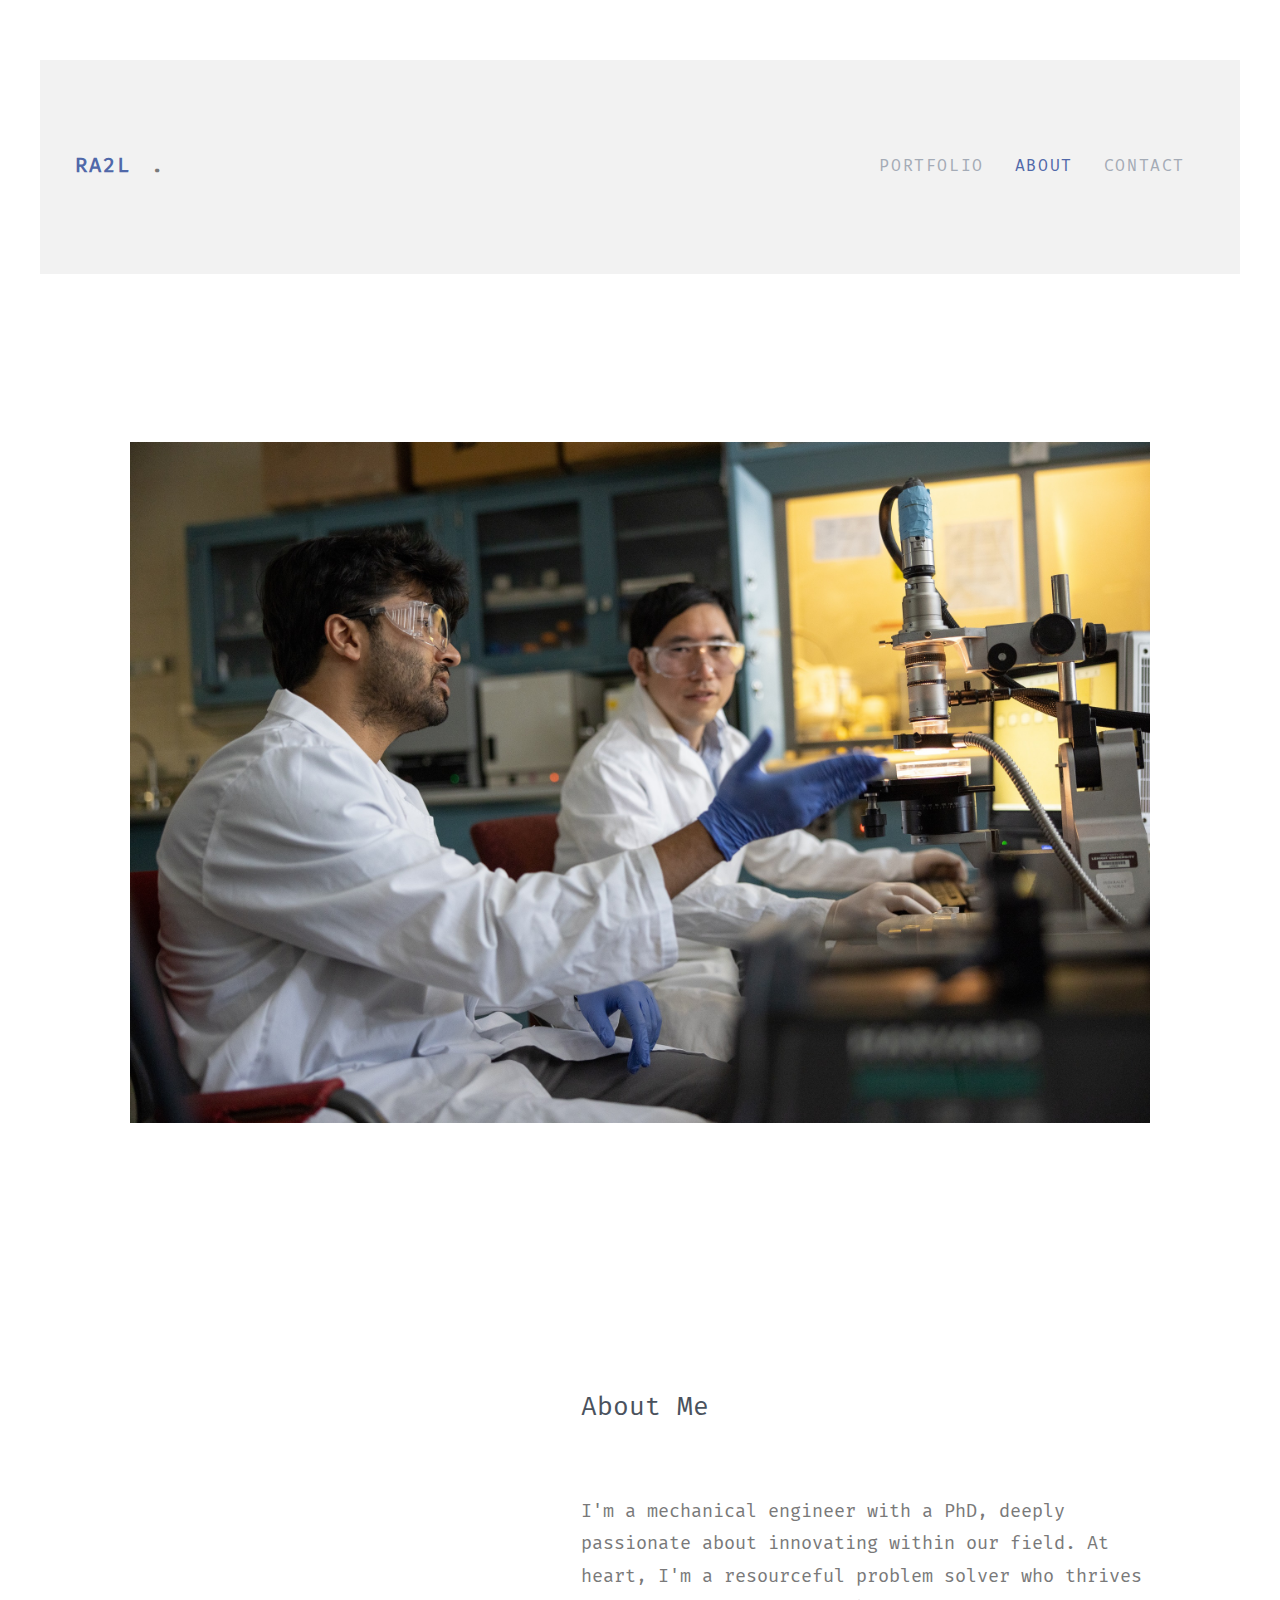
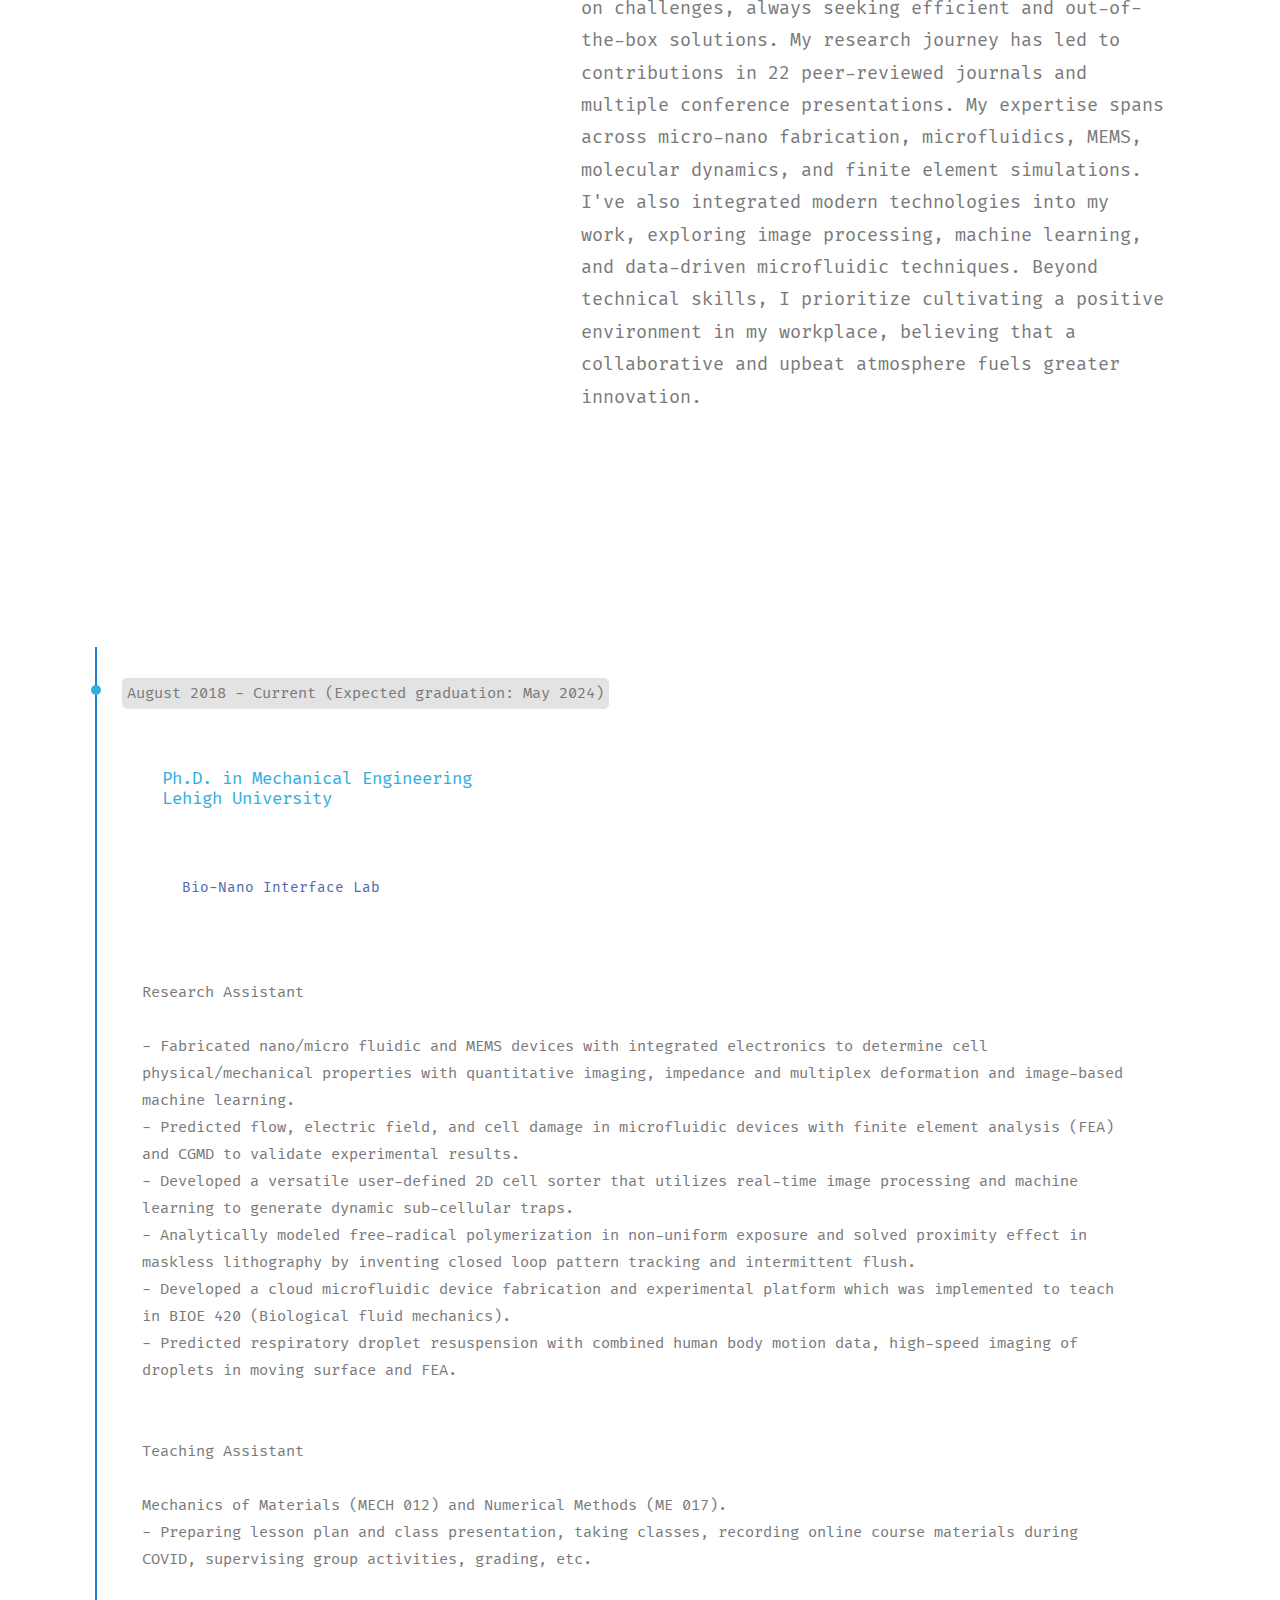
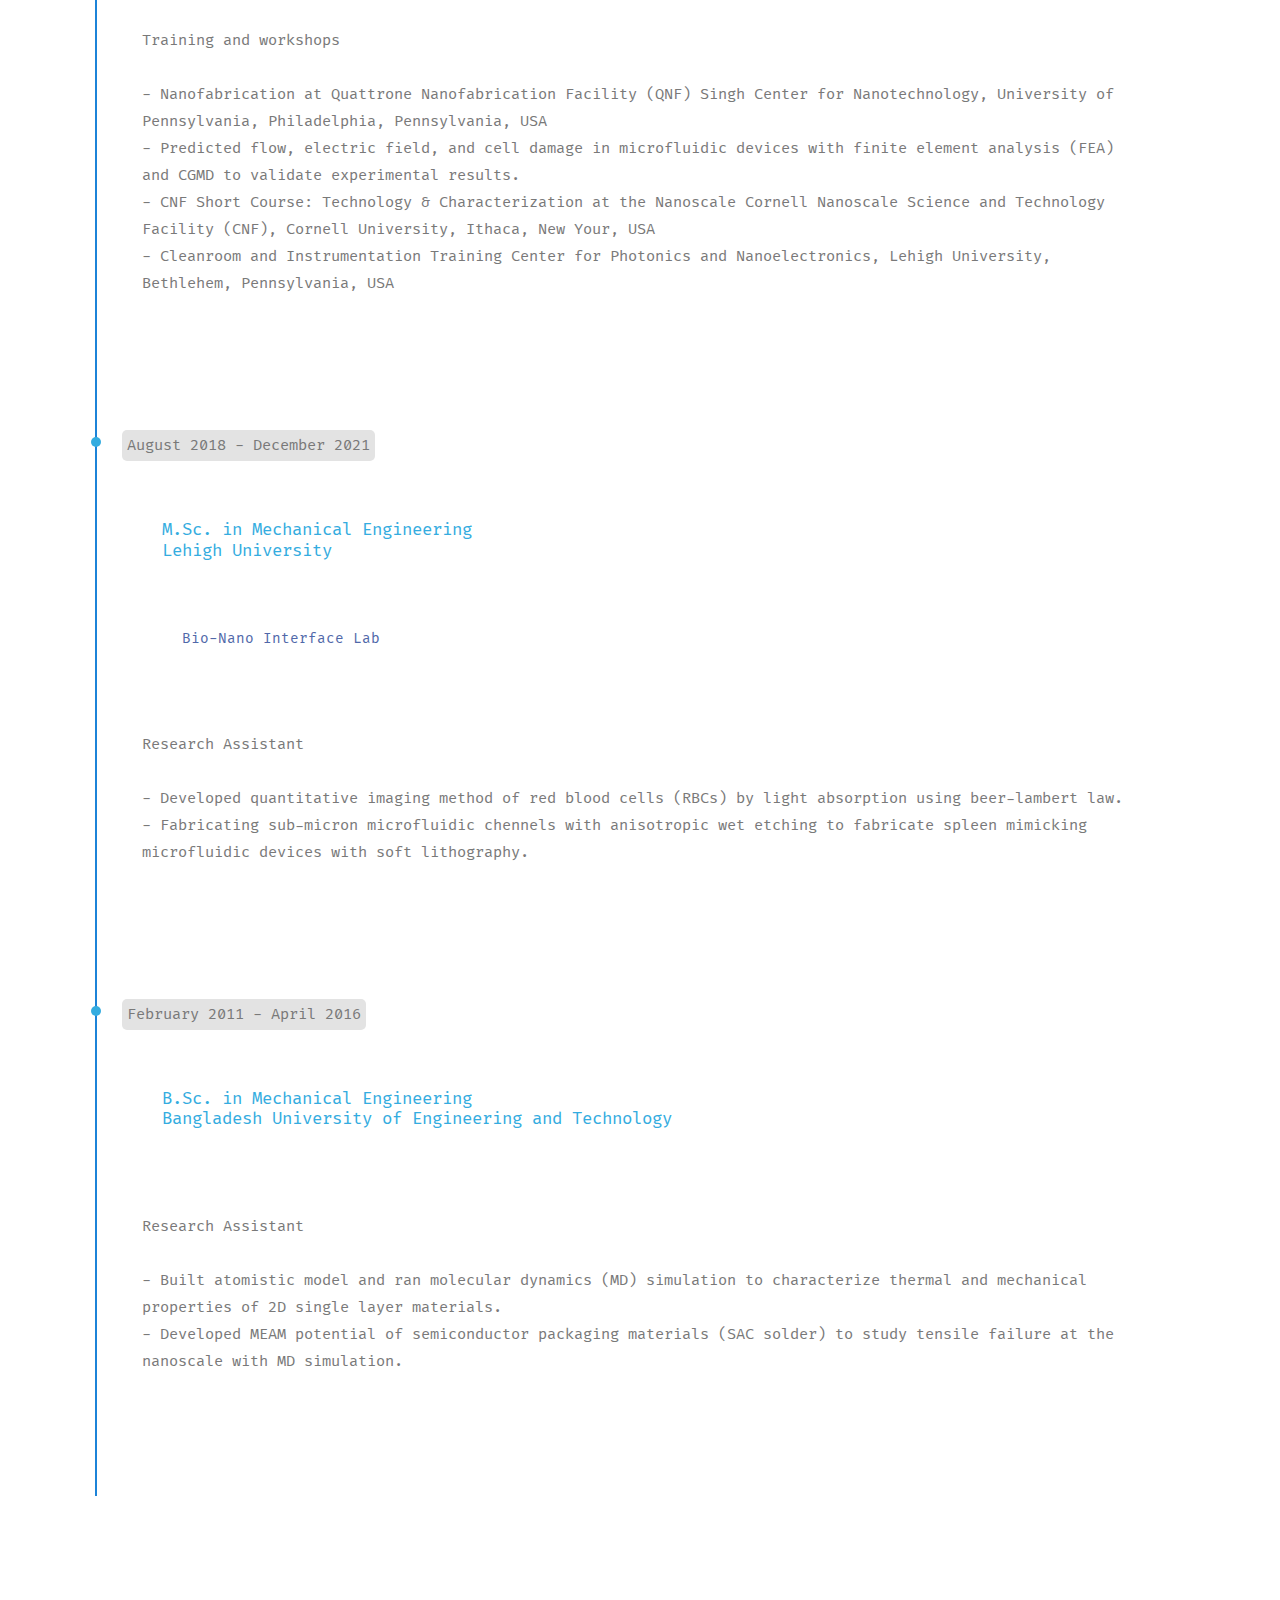
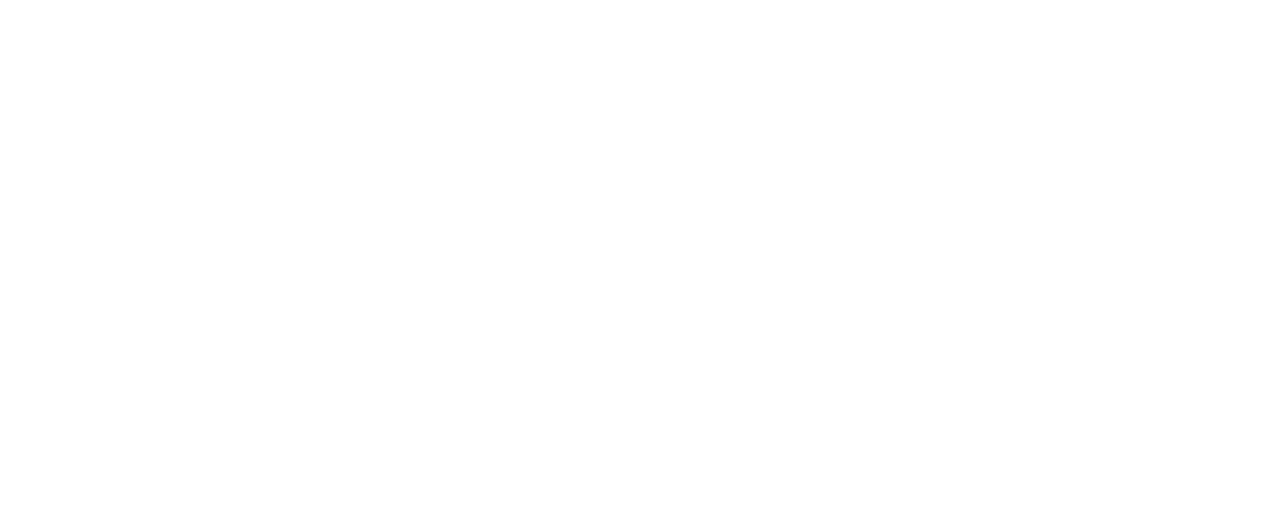
==== commit be768ccd: "Removing empty html_body css" ====
--- a/about.html
+++ b/about.html
@@ -34,8 +34,7 @@
   
 <style>
 @import url('https://fonts.googleapis.com/css2?family=Poppins&display=swap');
-*, html,body{
-}
+*,
 
 .timeline{
 	width:auto;
@@ -113,7 +112,7 @@
   
   <header role="banner" class="probootstrap-header">
     <div class="container">
-      <a href="services.html" class="probootstrap-logo">Ra2l<span>.</span></a>
+      <a href="home_page.html" class="probootstrap-logo">Ra2l<span>.</span></a>
         
         <a href="#" class="probootstrap-burger-menu visible-xs"><i>Menu</i></a>
         <div class="mobile-menu-overlay"></div>
@@ -250,7 +249,7 @@
           <ul class="probootstrap-social">
             <li><a <a href="https://www.linkedin.com/in/raa2l/" target="_blank">
               <img src="./img/social_icons/linkedin.png" width="35" height="35" alt="GitHub Icon"></a></a></li>
-              <li><a <a href="https://scholar.google.com/citations?hl=en&user=CzVoz5IAAAAJ" target="_blank">
+              <li><a <a href="https://scholar.google.com/citations?user=CzVoz5IAAAAJ&hl=en" target="_blank">
                 <img src="./img/social_icons/google_scholar.png" width="35" height="35" alt="GitHub Icon"></a></a></li>
                 <li><a <a href="https://www.researchgate.net/profile/Ratul-Paul?ev=hdr_xprf" target="_blank">
                   <img src="./img/social_icons/researchgate.png" width="35" height="35" alt="GitHub Icon"></a></a></li>
--- a/css/style.min.css
+++ b/css/style.min.css
@@ -747,7 +747,7 @@
     left: 10px;
     position: absolute;
     width: min-content;
-    background: #00000087;
+    background: #000000ad;
 }
 
 .img-bg .probootstrap-photo-details h2,.img-bg .probootstrap-photo-details p {
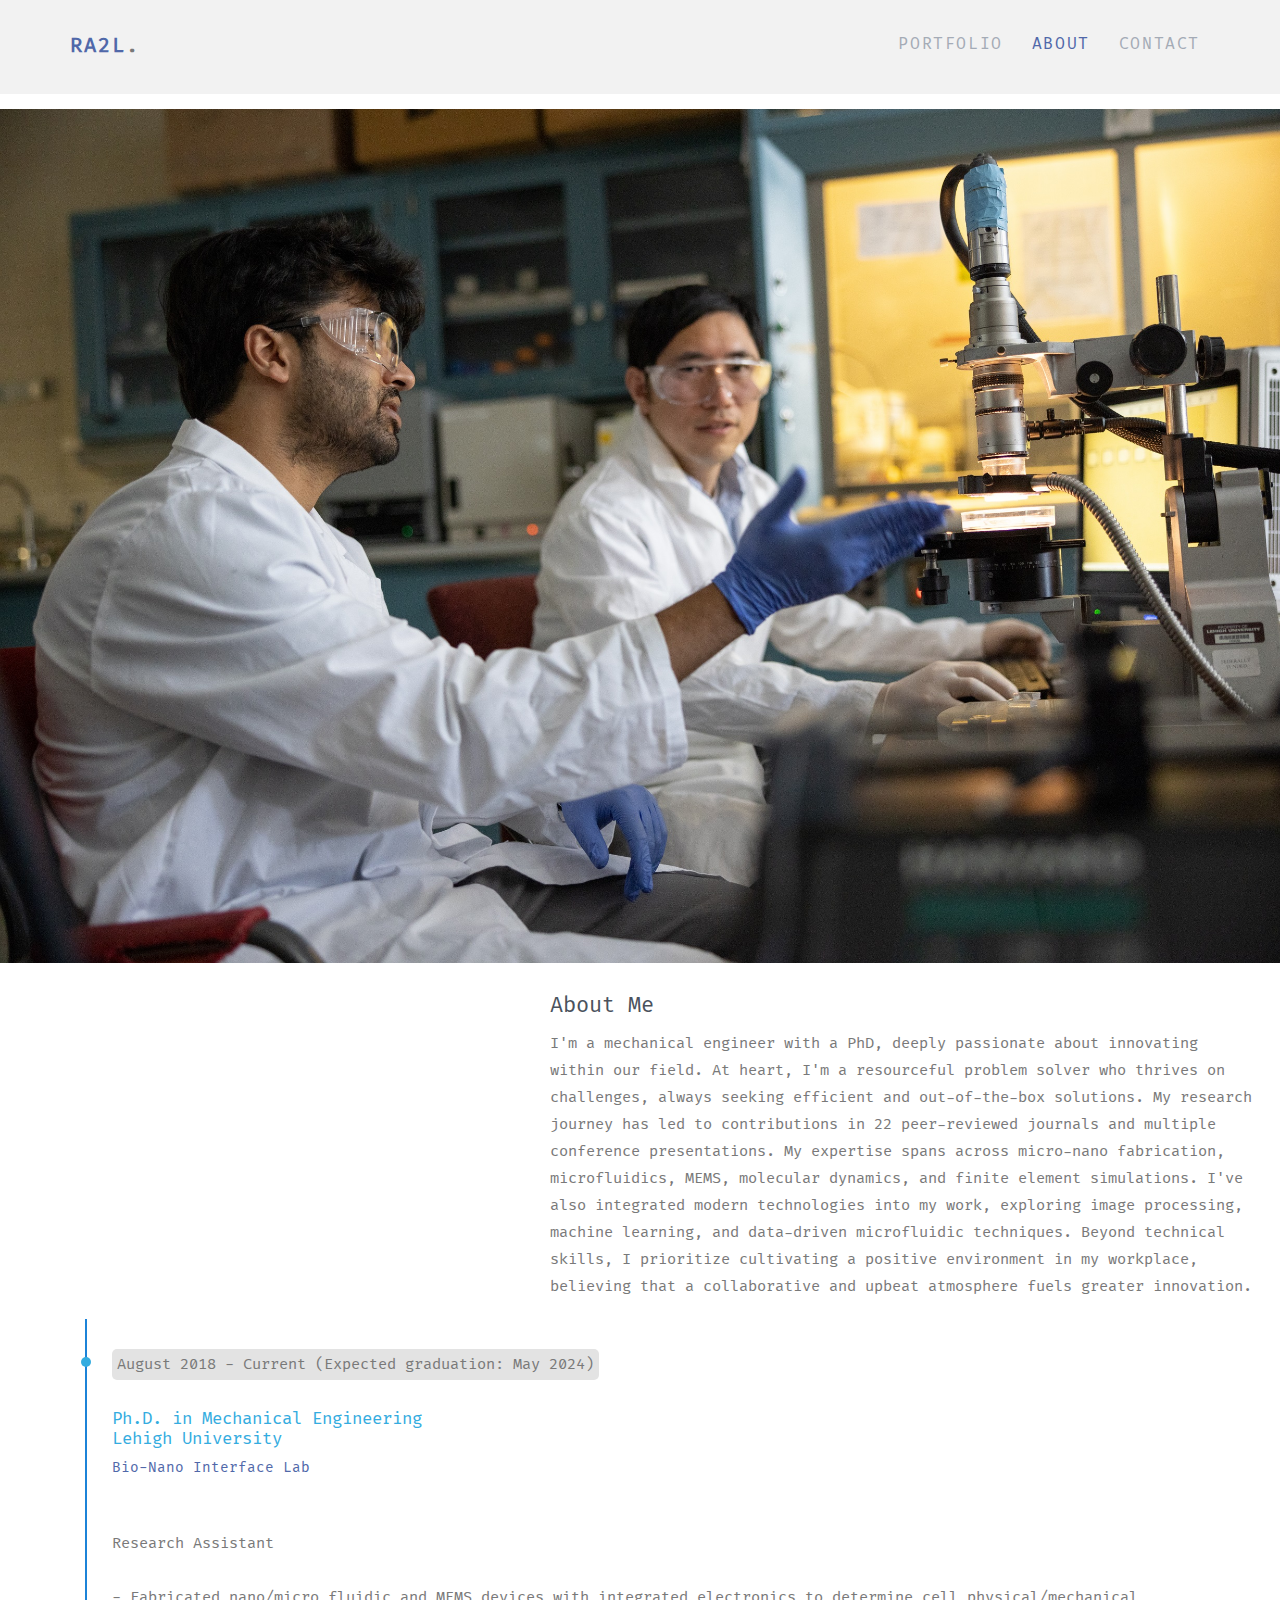
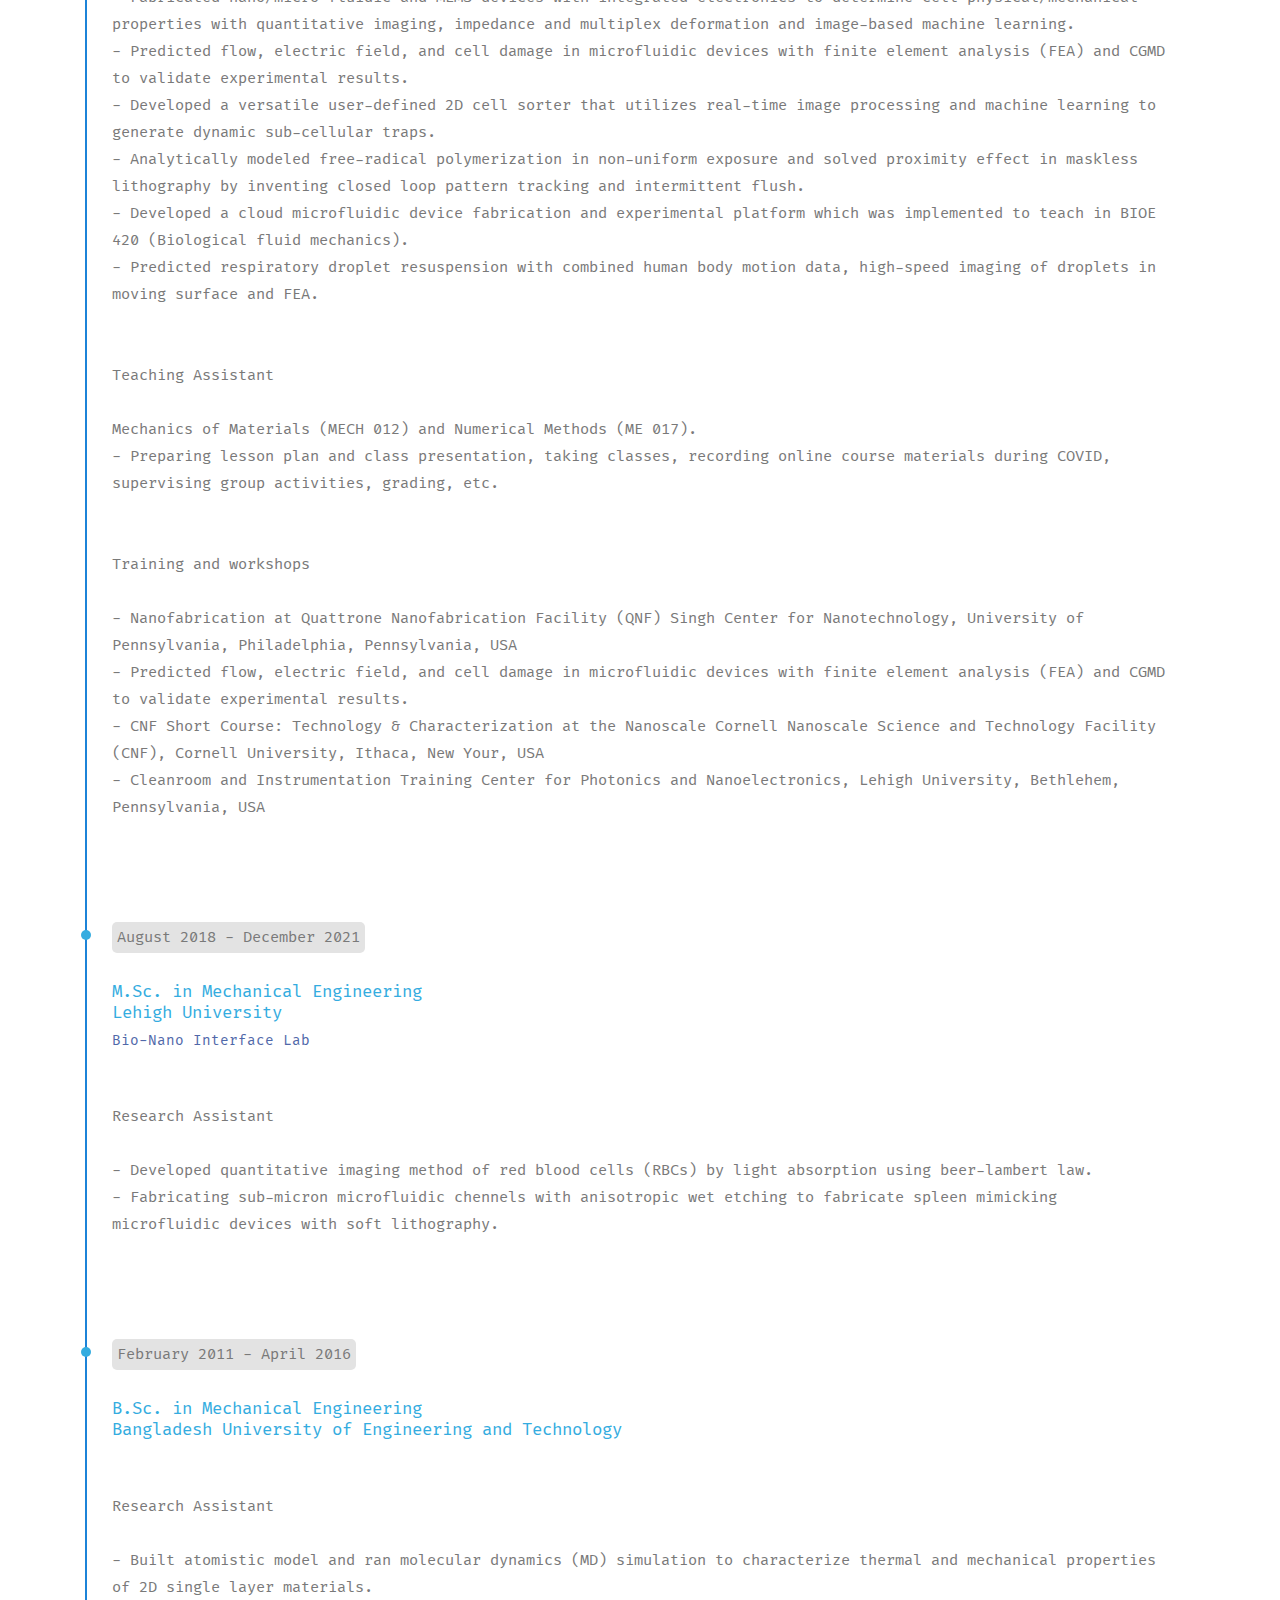
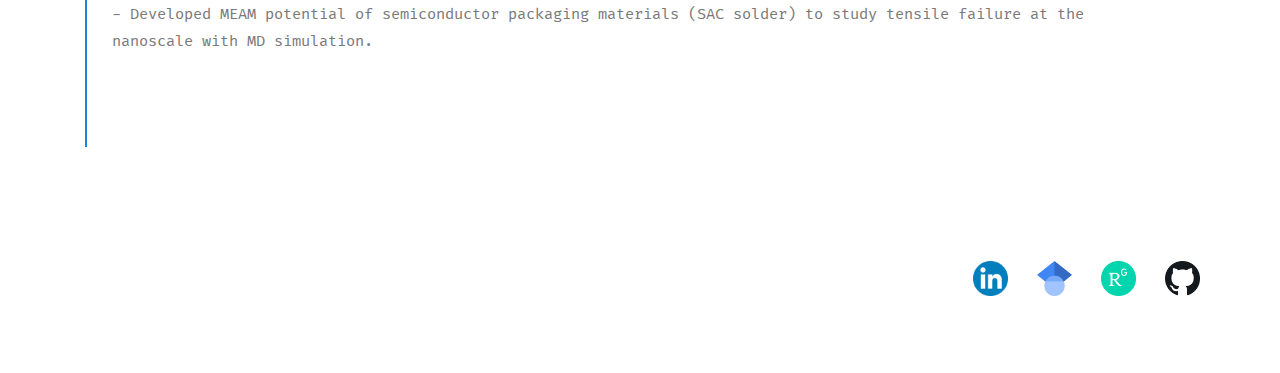
==== commit 2b1b03cd: "Style changes in About Page" ====
--- a/about.html
+++ b/about.html
@@ -1,268 +1,267 @@
-<!DOCTYPE html>
-<html lang="en">
-  <head>
-    <meta charset="utf-8">
-    <meta name="viewport" content="width=device-width, initial-scale=1">
-    <title>Ratul Paul Personal Website</title>
-    <meta name="description" content="Free Bootstrap Theme by uicookies.com">
-    <meta name="keywords" content="free website templates, free bootstrap themes, free template, free bootstrap, free website template">
-    
-    <link href="https://fonts.googleapis.com/css?family=Abel" rel="stylesheet">
-    <link rel="stylesheet" href="css/styles-merged.css">
-    <link rel="stylesheet" href="css/style.min.css">
-    <link rel="stylesheet" href="css/custom.css">
-
-    <!--[if lt IE 9]>
-      <script src="js/vendor/html5shiv.min.js"></script>
-      <script src="js/vendor/respond.min.js"></script>
-    <![endif]-->
-    <meta charset="UTF-8">
+<html lang="en"><head>
+  <meta charset="utf-8">
+  <meta name="viewport" content="width=device-width, initial-scale=1">
+  <title>Ratul Paul Personal Website</title>
+  <meta name="description" content="Free Bootstrap Theme by uicookies.com">
+  <meta name="keywords" content="free website templates, free bootstrap themes, free template, free bootstrap, free website template">
   
-
-    <link rel="apple-touch-icon" type="image/png" href="https://cpwebassets.codepen.io/assets/favicon/apple-touch-icon-5ae1a0698dcc2402e9712f7d01ed509a57814f994c660df9f7a952f3060705ee.png">
-
-    <meta name="apple-mobile-web-app-title" content="CodePen">
-
-    <link rel="shortcut icon" type="image/x-icon" href="https://cpwebassets.codepen.io/assets/favicon/favicon-aec34940fbc1a6e787974dcd360f2c6b63348d4b1f4e06c77743096d55480f33.ico">
-
-    <link rel="mask-icon" type="image/x-icon" href="https://cpwebassets.codepen.io/assets/favicon/logo-pin-b4b4269c16397ad2f0f7a01bcdf513a1994f4c94b8af2f191c09eb0d601762b1.svg" color="#111">
-
-    <link rel="canonical" href="https://codepen.io/alvarotrigo/pen/ExwYyNW">
-  
-  
-  
-  
+  <link href="https://fonts.googleapis.com/css?family=Abel" rel="stylesheet">
+  <link rel="stylesheet" href="css/styles-merged.css">
+  <link rel="stylesheet" href="css/style.min.css">
+  <link rel="stylesheet" href="css/custom.css">
+
+  <!--[if lt IE 9]>
+    <script src="js/vendor/html5shiv.min.js"></script>
+    <script src="js/vendor/respond.min.js"></script>
+  <![endif]-->
+  <meta charset="UTF-8">
+
+
+  <link rel="apple-touch-icon" type="image/png" href="https://cpwebassets.codepen.io/assets/favicon/apple-touch-icon-5ae1a0698dcc2402e9712f7d01ed509a57814f994c660df9f7a952f3060705ee.png">
+
+  <meta name="apple-mobile-web-app-title" content="CodePen">
+
+  <link rel="shortcut icon" type="image/x-icon" href="https://cpwebassets.codepen.io/assets/favicon/favicon-aec34940fbc1a6e787974dcd360f2c6b63348d4b1f4e06c77743096d55480f33.ico">
+
+  <link rel="mask-icon" type="image/x-icon" href="https://cpwebassets.codepen.io/assets/favicon/logo-pin-b4b4269c16397ad2f0f7a01bcdf513a1994f4c94b8af2f191c09eb0d601762b1.svg" color="#111">
+
+  <link rel="canonical" href="https://codepen.io/alvarotrigo/pen/ExwYyNW">
+
+
+
+
 <style>
 @import url('https://fonts.googleapis.com/css2?family=Poppins&display=swap');
 *,
 
 .timeline{
-	width:auto;
-	background-color:#ffffff00;
-	color:#797979;
-	padding:30px 20px;
+width:auto;
+background-color:#ffffff00;
+color:#797979;
 }
 .timeline ul{
-	list-style-type:none;
-	border-left:2px solid #1c83d8;
-	padding:10px 5px;
+list-style-type:none;
+border-left:2px solid #1c83d8;
+padding:10px 5px;
 }
 .timeline ul li{
-	padding:20px 20px;
-	position:relative;
-	cursor:pointer;
-	transition:.5s;
+padding:20px 20px;
+position:relative;
+cursor:pointer;
+transition:.5s;
 }
 .timeline ul li span{
-	display:inline-block;
-	background-color:#e3e3e3;
-	border-radius:5px;
-	padding:2px 5px;
-	font-size:15px;
-	text-align:center;
+display:inline-block;
+background-color:#e3e3e3;
+border-radius:5px;
+padding:2px 5px;
+font-size:15px;
+text-align:center;
 }
 .timeline ul li .content h3{
-	color:#34ace0;
-	font-size:17px;
-	padding-top:5px;
+color:#34ace0;
+font-size:17px;
+padding-top:5px;
 }
 .timeline ul li .content p{
-	padding:5px 0px 15px 0px;
-	font-size:15px;
+padding:5px 0px 15px 0px;
+font-size:15px;
 }
 .timeline ul li:before{
-	position:absolute;
-	content:'';
-	width:10px;
-	height:10px;
-	background-color:#34ace0;
-	border-radius:50%;
-	left:-11px;
-	top:28px;
-	transition:.5s;
+position:absolute;
+content:'';
+width:10px;
+height:10px;
+background-color:#34ace0;
+border-radius:50%;
+left:-11px;
+top:28px;
+transition:.5s;
 }
 .timeline ul li:hover{
-	background-color:#f1f1f1;
+background-color:#f1f1f1;
 }
 .timeline ul li:hover:before{
-	background-color:#0F0;
-	box-shadow:0px 0px 10px 2px #0F0;
+background-color:#0F0;
+box-shadow:0px 0px 10px 2px #0F0;
 }
 @media (max-width:300px){
-	.timeline{
-		width:100%;
-		padding:30px 5px 30px 10px;
-	}
-	.timeline ul li .content h3{
-		color:#34ace0;
-		font-size:15px;
-	}
+.timeline{
+  width:100%;
+  padding:30px 5px 30px 10px;
+}
+.timeline ul li .content h3{
+  color:#34ace0;
+  font-size:15px;
+}
 
 }
 </style>
 
-  <script>
-  window.console = window.console || function(t) {};
+<script>
+window.console = window.console || function(t) {};
 </script>
 
-  </head>
-  <body>
-
-  <!-- START: header -->
+</head>
+<body class="probootstrap-mobile-menu-active">
+
+<!-- START: header -->
+
+<header role="banner" class="probootstrap-header">
+  <div class="container">
+    <a href="home_page.html" class="probootstrap-logo">Ra2l<span>.</span></a>
+      <a href="#" class="probootstrap-burger-menu visible-xs"><i>Menu</i></a>
+      <div class="mobile-menu-overlay"></div>
+
+      <nav role="navigation" class="probootstrap-nav hidden-xs">
+        <ul class="probootstrap-main-nav">
+          <li><a href="index.html">Portfolio</a></li>
+          <li class="active"><a href="about.html">About</a></li>
+          <li><a href="contact.html">Contact</a></li>
+        </ul>
+
+        </nav></div>
+      
   
-  <header role="banner" class="probootstrap-header">
-    <div class="container">
-      <a href="home_page.html" class="probootstrap-logo">Ra2l<span>.</span></a>
-        
-        <a href="#" class="probootstrap-burger-menu visible-xs"><i>Menu</i></a>
-        <div class="mobile-menu-overlay"></div>
-
-        <nav role="navigation" class="probootstrap-nav hidden-xs">
-          <ul class="probootstrap-main-nav">
-            <li><a href="index.html">Portfolio</a></li>
-            <li class="active"><a href="about.html">About</a></li>
-            <li><a href="contact.html">Contact</a></li>
-          </ul>
-
-          </div>
-        </nav>
-    </div>
-  </header>
-  <!-- END: header -->
-
-  <section class="probootstrap-section">
-    <div class="container">
-      <div class="row">
-        <div class="col-md-12">
-          <p><img src="./img/ratul_photo_about_me.JPG" class="img-responsive" alt="Dr Yaling Liu, BNF Lab Lehigh University"></p>
-        </div>
-      </div>
-      <div class="row">
-        <div class="col-md-7 col-md-push-5">
-          <h2>About Me</h2>
-          <p>I'm a mechanical engineer with a PhD, deeply passionate about innovating within our field. At heart, I'm a resourceful problem solver who thrives on challenges, always seeking efficient and out-of-the-box solutions. My research journey has led to contributions in 22 peer-reviewed journals and multiple conference presentations. My expertise spans across micro-nano fabrication, microfluidics, MEMS, molecular dynamics, and finite element simulations. I've also integrated modern technologies into my work, exploring image processing, machine learning, and data-driven microfluidic techniques. Beyond technical skills, I prioritize cultivating a positive environment in my workplace, believing that a collaborative and upbeat atmosphere fuels greater innovation.</p>
-
-        </div>
+</header>
+<!-- END: header -->
+
+<section class="probootstrap-section">
+        <img src="./img/ratul_photo_about_me.JPG" class="img-responsive" alt="Dr Yaling Liu, BNF Lab Lehigh University">
+    <div class="row" style="
+    padding-left: 25px;
+    padding-right: 25px;
+">
+      <div class="col-md-7 col-md-push-5">
+        <h2 style="
+    padding-left: 0px;
+">About Me</h2>
+        <p>I'm a mechanical engineer with a PhD, deeply passionate about innovating within our field. At heart, I'm a resourceful problem solver who thrives on challenges, always seeking efficient and out-of-the-box solutions. My research journey has led to contributions in 22 peer-reviewed journals and multiple conference presentations. My expertise spans across micro-nano fabrication, microfluidics, MEMS, molecular dynamics, and finite element simulations. I've also integrated modern technologies into my work, exploring image processing, machine learning, and data-driven microfluidic techniques. Beyond technical skills, I prioritize cultivating a positive environment in my workplace, believing that a collaborative and upbeat atmosphere fuels greater innovation.</p>
+
       </div>
     </div>
-
-    <div class="container">
-      <div class="row">
-          <div class="timeline">
-            <ul>
-              <li>
-                <span>August 2018 - Current (Expected graduation: May 2024)</span>
-                <div class="content">
-                  <h3>Ph.D. in Mechanical Engineering <br> Lehigh University</h3>
-                  <h5><a href="https://wordpress.lehigh.edu/bionano/" target="_blank">Bio-Nano Interface Lab</a></h5>
-                  <p>
-                    <p>Research Assistant
-                      <br/>
-                      <br/>
-                -	Fabricated nano/micro fluidic and MEMS devices with integrated electronics to determine cell physical/mechanical properties with quantitative imaging, impedance and multiplex deformation and image-based machine learning.
-                      <br/>
+  
+
+  <div class="container">
+    <div class="row">
+        <div class="timeline" style="
+  padding-left: 30px;
+  padding-right: 30px;
+">
+          <ul>
+            <li>
+              <span>August 2018 - Current (Expected graduation: May 2024)</span>
+              <div class="content">
+                <h3>Ph.D. in Mechanical Engineering <br> Lehigh University</h3>
+                <h5><a href="https://wordpress.lehigh.edu/bionano/" target="_blank">Bio-Nano Interface Lab</a></h5>
+                <p>
+                  </p><p>Research Assistant
+                    <br>
+                    <br>
+              -	Fabricated nano/micro fluidic and MEMS devices with integrated electronics to determine cell physical/mechanical properties with quantitative imaging, impedance and multiplex deformation and image-based machine learning.
+                    <br>
+              -	Predicted flow, electric field, and cell damage in microfluidic devices with finite element analysis (FEA) and CGMD to validate experimental results.
+                    <br>
+              -	Developed a versatile user-defined 2D cell sorter that utilizes real-time image processing and machine learning to generate dynamic sub-cellular traps. 
+                    <br>
+              -	Analytically modeled free-radical polymerization in non-uniform exposure and solved proximity effect in maskless lithography by inventing closed loop pattern tracking and intermittent flush.
+                    <br>
+              -	Developed a cloud microfluidic device fabrication and experimental platform which was implemented to teach in BIOE 420 (Biological fluid mechanics).
+                    <br>
+              -	Predicted respiratory droplet resuspension with combined human body motion data, high-speed imaging of droplets in moving surface and FEA. 
+                    <br>
+                    <br>
+                    <br>
+              Teaching Assistant 
+                    <br>
+                    <br>
+              Mechanics of Materials (MECH 012) and Numerical Methods (ME 017).
+                    <br>
+              -	Preparing lesson plan and class presentation, taking classes, recording online course materials during COVID, supervising group activities, grading, etc. 
+                    <br>
+                    <br>
+                    <br>
+                    Training and workshops
+                      <br>
+                      <br>
+                - Nanofabrication at Quattrone Nanofabrication Facility (QNF)
+                Singh Center for Nanotechnology, University of Pennsylvania, Philadelphia, Pennsylvania, USA
+                
+                      <br>
                 -	Predicted flow, electric field, and cell damage in microfluidic devices with finite element analysis (FEA) and CGMD to validate experimental results.
-                      <br/>
-                -	Developed a versatile user-defined 2D cell sorter that utilizes real-time image processing and machine learning to generate dynamic sub-cellular traps. 
-                      <br/>
-                -	Analytically modeled free-radical polymerization in non-uniform exposure and solved proximity effect in maskless lithography by inventing closed loop pattern tracking and intermittent flush.
-                      <br/>
-                -	Developed a cloud microfluidic device fabrication and experimental platform which was implemented to teach in BIOE 420 (Biological fluid mechanics).
-                      <br/>
-                -	Predicted respiratory droplet resuspension with combined human body motion data, high-speed imaging of droplets in moving surface and FEA. 
-                      <br/>
-                      <br/>
-                      <br/>
-                Teaching Assistant 
-                      <br/>
-                      <br/>
-                Mechanics of Materials (MECH 012) and Numerical Methods (ME 017).
-                      <br/>
-                -	Preparing lesson plan and class presentation, taking classes, recording online course materials during COVID, supervising group activities, grading, etc. 
-                      <br/>
-                      <br/>
-                      <br/>
-                      Training and workshops
-                        <br/>
-                        <br/>
-                  - Nanofabrication at Quattrone Nanofabrication Facility (QNF)
-                  Singh Center for Nanotechnology, University of Pennsylvania, Philadelphia, Pennsylvania, USA
-                  
-                        <br/>
-                  -	Predicted flow, electric field, and cell damage in microfluidic devices with finite element analysis (FEA) and CGMD to validate experimental results.
-                        <br/>
-                  -	CNF Short Course: Technology & Characterization at the Nanoscale                
-                  Cornell Nanoscale Science and Technology Facility (CNF), Cornell University, Ithaca, New Your, USA
-                  
-                        <br/>
-                  -	Cleanroom and Instrumentation Training
-                  Center for Photonics and Nanoelectronics, Lehigh University, Bethlehem, Pennsylvania, USA  
-                  
-                        <br/>
-                        <br/>
-                  </p>
-                </div>
-              </li>
-              <li>
-                <span>August 2018 - December 2021</span>
-                <div class="content">
-                  <h3>M.Sc. in Mechanical Engineering <br> Lehigh University</h3>
-                  <h5><a href="https://wordpress.lehigh.edu/bionano/" target="_blank">Bio-Nano Interface Lab</a></h5>
-                  <p>
-                    <p>Research Assistant
-                      <br/>
-                      <br/>
-                -	Developed quantitative imaging method of red blood cells (RBCs) by light absorption using beer-lambert law. 
-                      <br/>
-                -	Fabricating sub-micron microfluidic chennels with anisotropic wet etching to fabricate spleen mimicking microfluidic devices with soft lithography.
-                      <br/>
-                      <br/>
-                  </p>
-                </div>
-              </li>
-              <li>
-                <span>February 2011 - April 2016</span>
-                <div class="content">
-                  <h3>B.Sc. in Mechanical Engineering <br> Bangladesh University of Engineering and Technology</h3>
-                  <p>
-                    <p>Research Assistant
-                      <br/>
-                      <br/>
-                -	Built atomistic model and ran molecular dynamics (MD) simulation to characterize thermal and mechanical properties of 2D single layer materials.
-                      <br/>
-                -	Developed MEAM potential of semiconductor packaging materials (SAC solder) to study tensile failure at the nanoscale with MD simulation.
-                      <br/>
-                      <br/>
-                </div>
-              </li>
-            </ul>
-          </div>
-      </div>
-  </section>
-  <!-- END section -->
-
-  <footer class="probootstrap-footer" role="contentinfo">
-    <div class="container">
-      <div class="row">
-        <div class="col-md-12">
-          
-          <ul class="probootstrap-social">
-            <li><a <a href="https://www.linkedin.com/in/raa2l/" target="_blank">
-              <img src="./img/social_icons/linkedin.png" width="35" height="35" alt="GitHub Icon"></a></a></li>
-              <li><a <a href="https://scholar.google.com/citations?user=CzVoz5IAAAAJ&hl=en" target="_blank">
-                <img src="./img/social_icons/google_scholar.png" width="35" height="35" alt="GitHub Icon"></a></a></li>
-                <li><a <a href="https://www.researchgate.net/profile/Ratul-Paul?ev=hdr_xprf" target="_blank">
-                  <img src="./img/social_icons/researchgate.png" width="35" height="35" alt="GitHub Icon"></a></a></li>
-                  <li><a <a href="https://github.com/Ratul-Paul" target="_blank">
-                    <img src="./img/social_icons/github.png" width="35" height="35" alt="GitHub Icon"></a></a></li>
+                      <br>
+                -	CNF Short Course: Technology &amp; Characterization at the Nanoscale                
+                Cornell Nanoscale Science and Technology Facility (CNF), Cornell University, Ithaca, New Your, USA
+                
+                      <br>
+                -	Cleanroom and Instrumentation Training
+                Center for Photonics and Nanoelectronics, Lehigh University, Bethlehem, Pennsylvania, USA  
+                
+                      <br>
+                      <br>
+                </p>
+              </div>
+            </li>
+            <li>
+              <span>August 2018 - December 2021</span>
+              <div class="content">
+                <h3>M.Sc. in Mechanical Engineering <br> Lehigh University</h3>
+                <h5><a href="https://wordpress.lehigh.edu/bionano/" target="_blank">Bio-Nano Interface Lab</a></h5>
+                <p>
+                  </p><p>Research Assistant
+                    <br>
+                    <br>
+              -	Developed quantitative imaging method of red blood cells (RBCs) by light absorption using beer-lambert law. 
+                    <br>
+              -	Fabricating sub-micron microfluidic chennels with anisotropic wet etching to fabricate spleen mimicking microfluidic devices with soft lithography.
+                    <br>
+                    <br>
+                </p>
+              </div>
+            </li>
+            <li>
+              <span>February 2011 - April 2016</span>
+              <div class="content">
+                <h3>B.Sc. in Mechanical Engineering <br> Bangladesh University of Engineering and Technology</h3>
+                <p>
+                  </p><p>Research Assistant
+                    <br>
+                    <br>
+              -	Built atomistic model and ran molecular dynamics (MD) simulation to characterize thermal and mechanical properties of 2D single layer materials.
+                    <br>
+              -	Developed MEAM potential of semiconductor packaging materials (SAC solder) to study tensile failure at the nanoscale with MD simulation.
+                    <br>
+                    <br>
+              </p></div>
+            </li>
           </ul>
         </div>
+    </div>
+</div></section>
+<!-- END section -->
+
+<footer class="probootstrap-footer" role="contentinfo">
+  <div class="container">
+    <div class="row">
+      <div class="col-md-12">
+        
+        <ul class="probootstrap-social">
+          <li><a <a="" href="https://www.linkedin.com/in/raa2l/" target="_blank">
+            <img src="./img/social_icons/linkedin.png" width="35" height="35" alt="GitHub Icon"></a></li>
+            <li><a <a="" href="https://scholar.google.com/citations?user=CzVoz5IAAAAJ&amp;hl=en" target="_blank">
+              <img src="./img/social_icons/google_scholar.png" width="35" height="35" alt="GitHub Icon"></a></li>
+              <li><a <a="" href="https://www.researchgate.net/profile/Ratul-Paul?ev=hdr_xprf" target="_blank">
+                <img src="./img/social_icons/researchgate.png" width="35" height="35" alt="GitHub Icon"></a></li>
+                <li><a <a="" href="https://github.com/Ratul-Paul" target="_blank">
+                  <img src="./img/social_icons/github.png" width="35" height="35" alt="GitHub Icon"></a></li>
+        </ul>
       </div>
     </div>
-  </footer>
-
-  <script src="js/scripts.min.js"></script>
-  <script src="js/main.min.js"></script>
-  <script src="js/custom.js"></script>
-  </body>
-</html>+  </div>
+</footer>
+
+<script src="js/scripts.min.js"></script>
+<script src="js/main.min.js"></script>
+<script src="js/custom.js"></script>
+
+</body></html>--- a/css/style.min.css
+++ b/css/style.min.css
@@ -30,7 +30,7 @@
 
 body {
     background: #fff;
-    font-size: 18px;
+    font-size: 15px;
     line-height: 1.8;
     font-weight: 300;
     color: #b2b8c2
